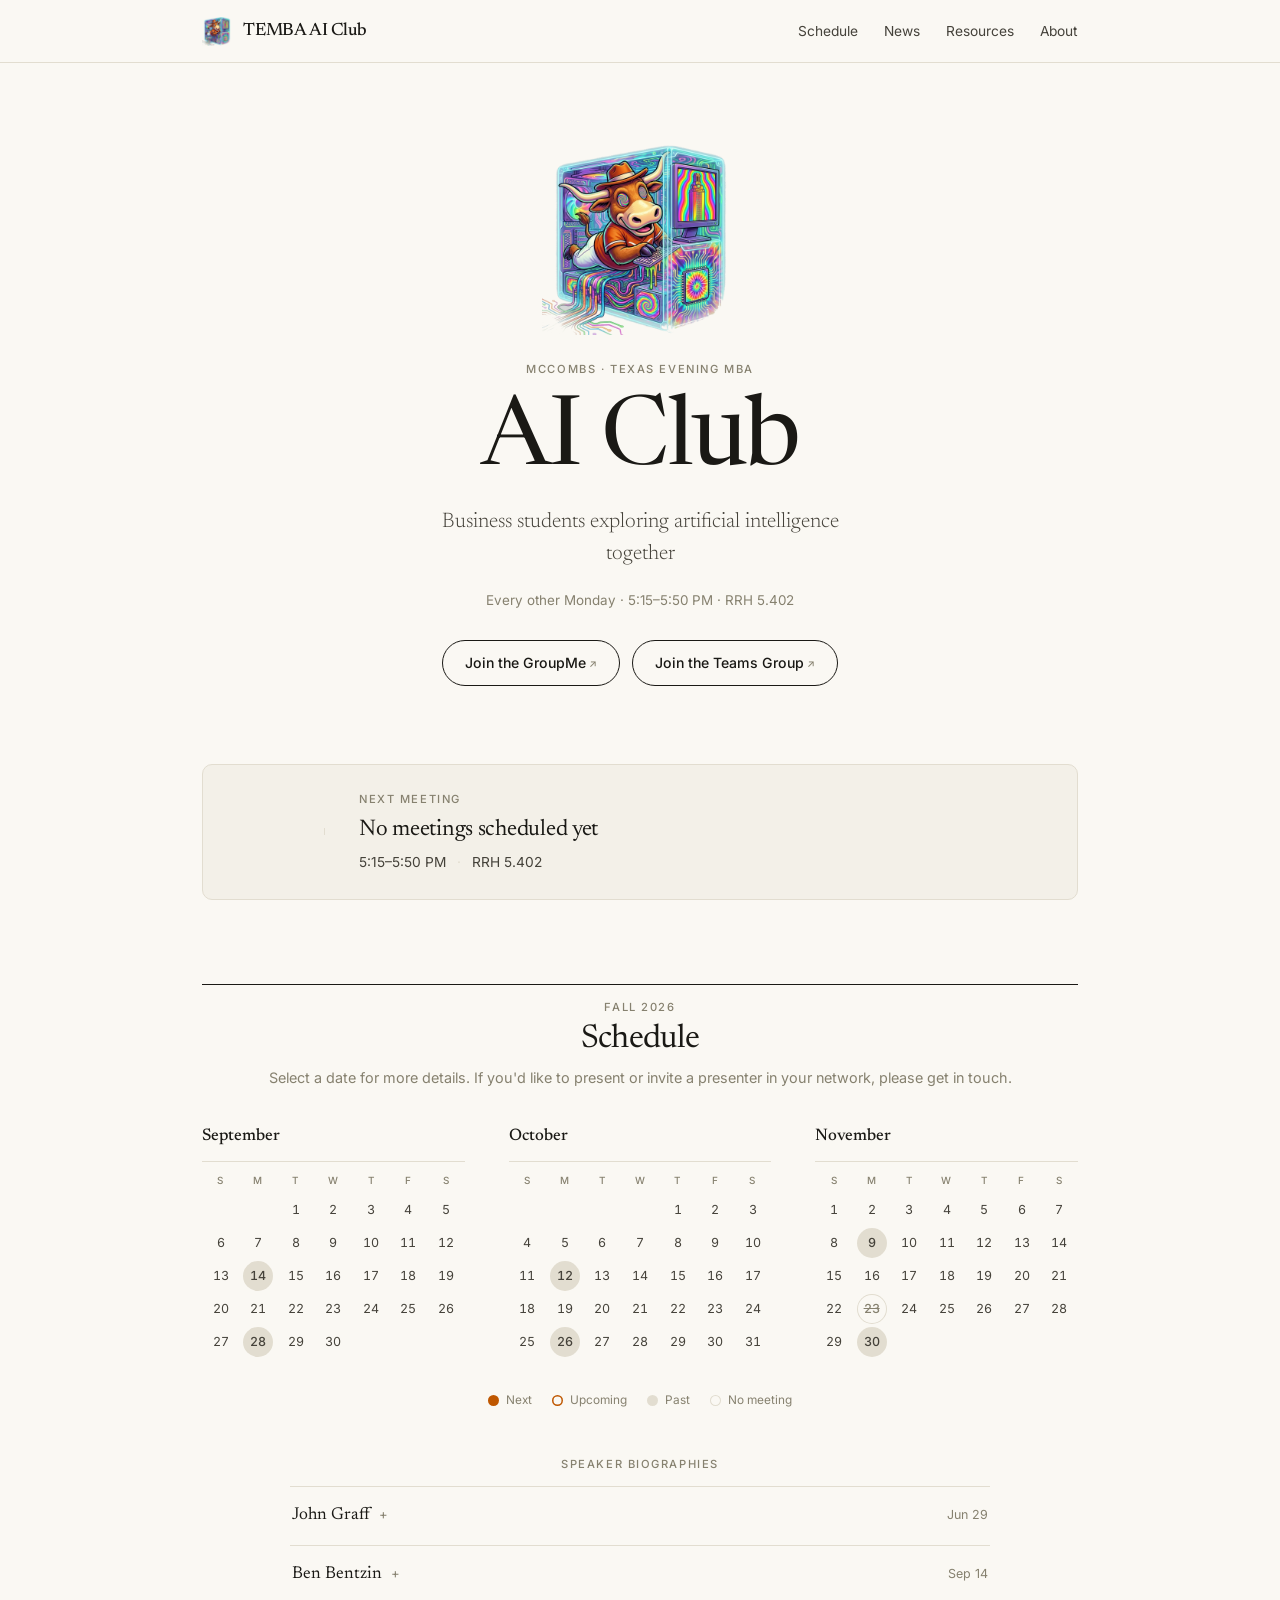
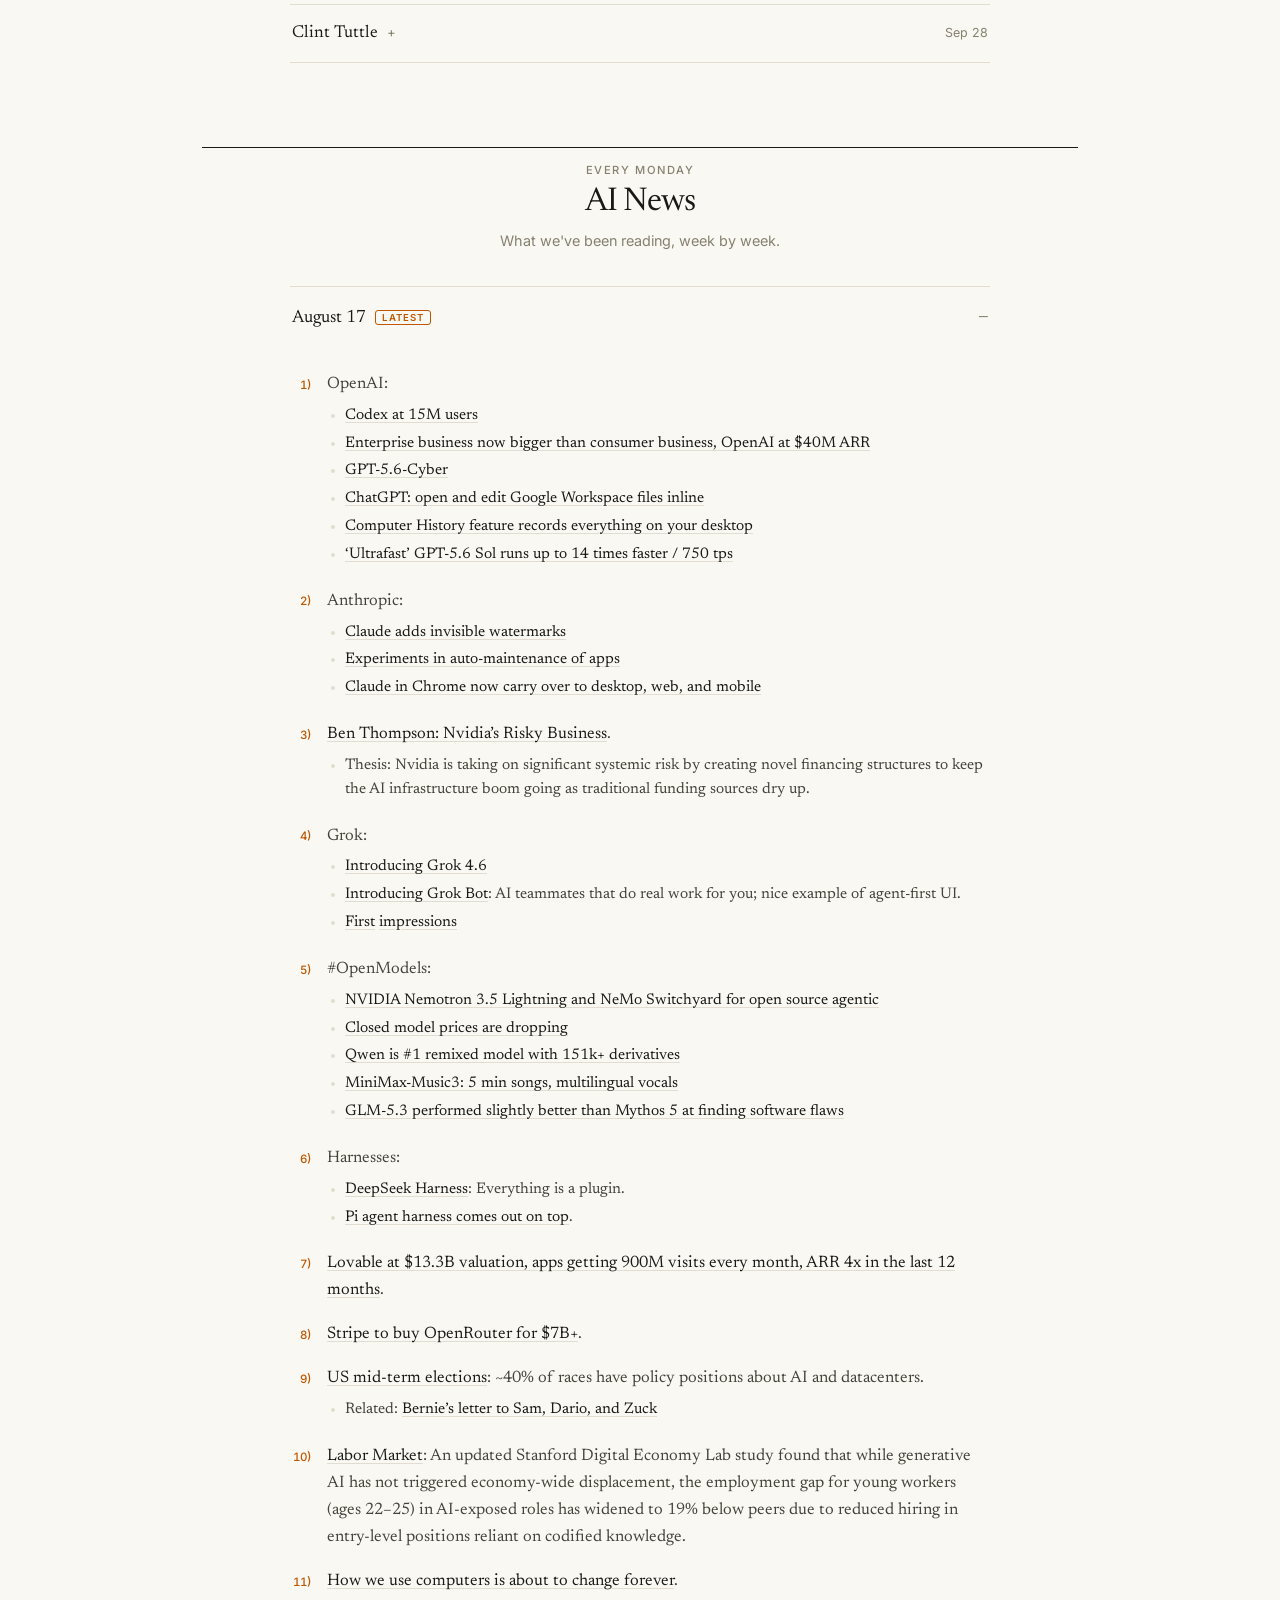
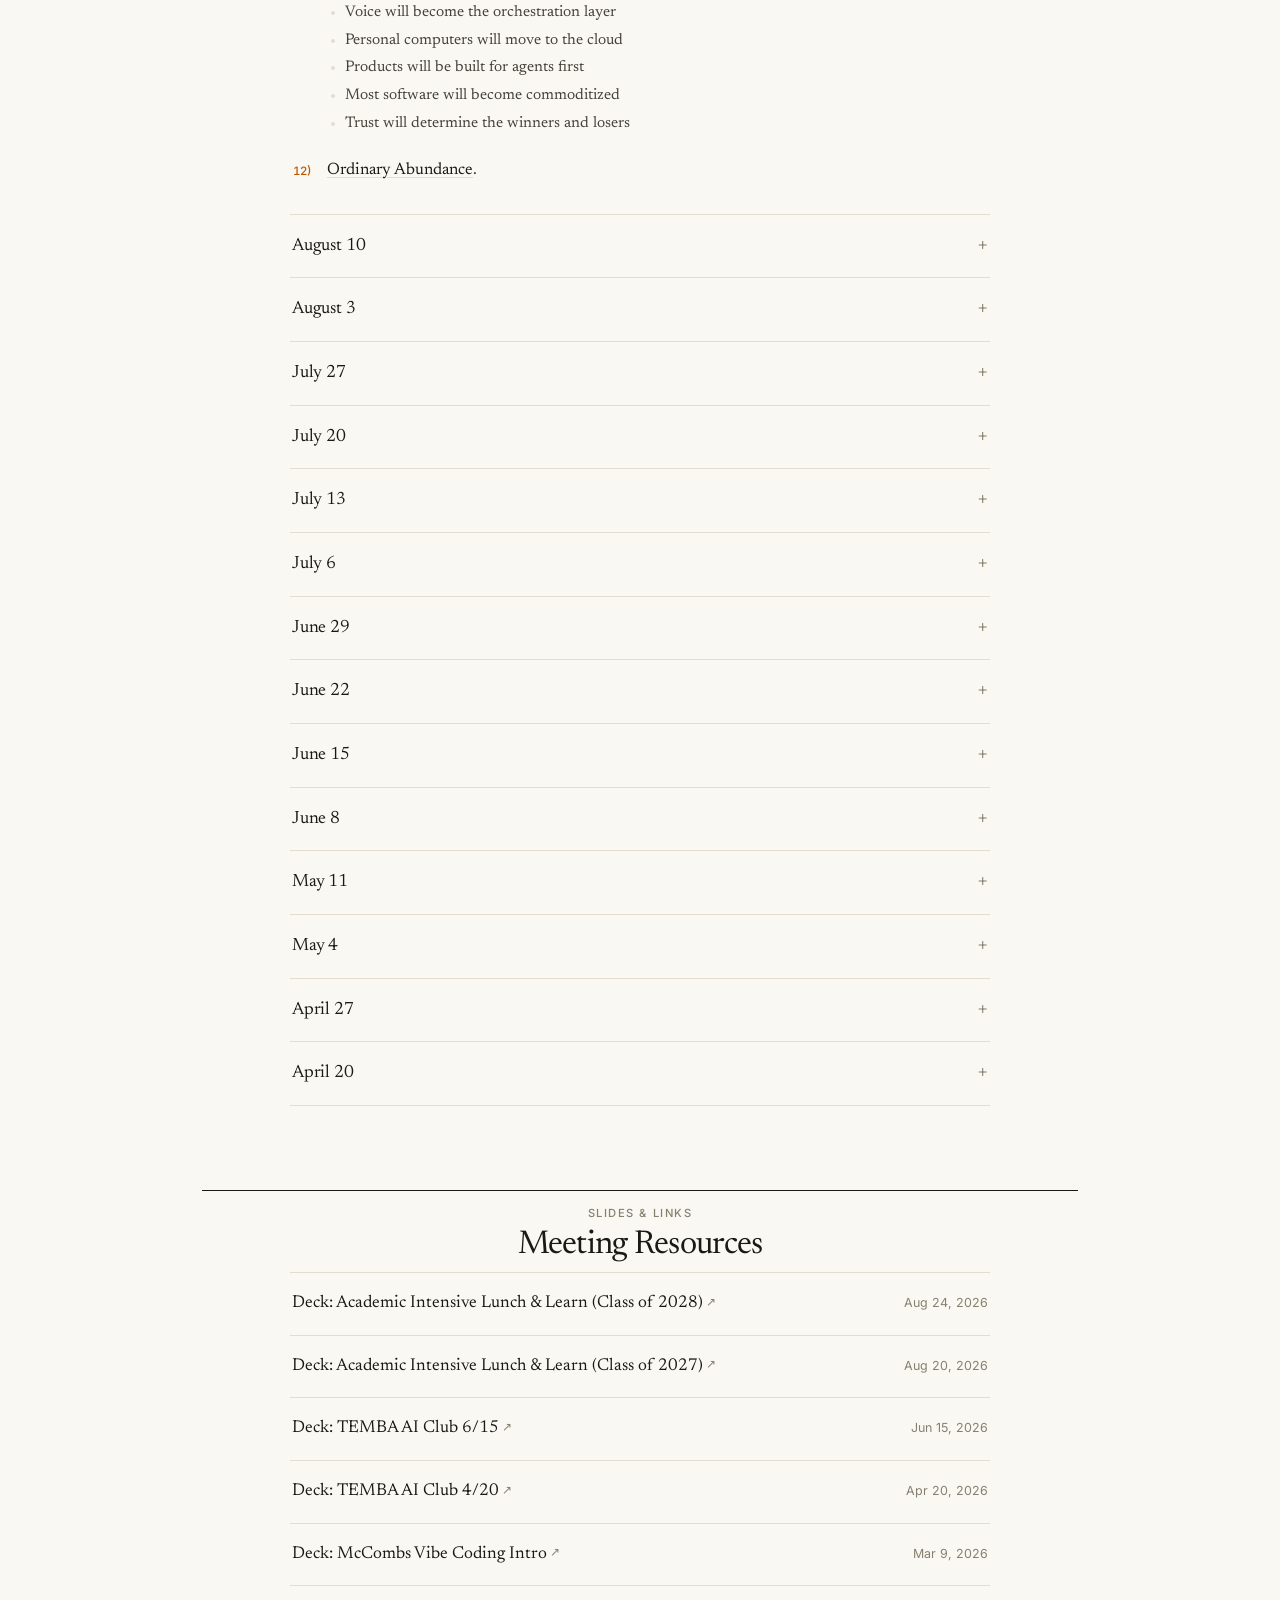
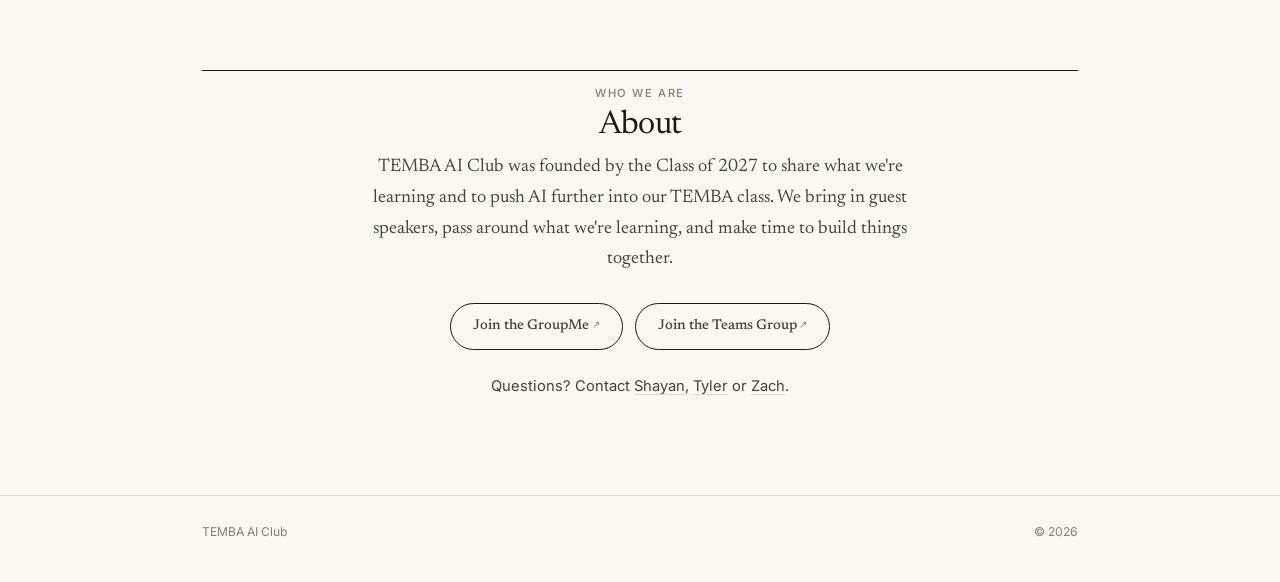
==== index.html @ 808f229d "Add a Join the Teams Group button beside the GroupMe button Both join links now sit in a flex row th" ====
<!DOCTYPE html>
<html lang="en">
<head>
  <meta charset="UTF-8" />
  <meta name="viewport" content="width=device-width, initial-scale=1.0" />
  <title>Texas McCombs Evening MBA AI Club</title>
  <meta name="description" content="Texas McCombs Evening MBA AI Club. We knowledge share across AI & build things." />
  <meta property="og:title" content="Texas McCombs Evening MBA AI Club" />
  <meta property="og:description" content="A community of Texas McCombs Evening MBA students where we knowledge share across AI & build things together." />
  <meta property="og:image" content="https://temba-ai.vercel.app/logo.png" />
  <meta property="og:type" content="website" />
  <meta name="twitter:card" content="summary_large_image" />
  <meta name="twitter:title" content="Texas McCombs Evening MBA AI Club" />
  <meta name="twitter:description" content="A community of Texas McCombs Evening MBA students where we knowledge share across AI & build things together." />
  <meta name="twitter:image" content="https://temba-ai.vercel.app/logo.png" />
  <link rel="preconnect" href="https://fonts.googleapis.com" />
  <link rel="preconnect" href="https://fonts.gstatic.com" crossorigin />
  <link href="https://fonts.googleapis.com/css2?family=Newsreader:ital,opsz,wght@0,6..72,300..600;1,6..72,300..500&family=Inter:wght@400;500;600&display=swap" rel="stylesheet" />
  <link rel="icon" type="image/png" href="logo.png" />
  <link rel="stylesheet" href="styles.css" />
</head>
<body>
  <header class="masthead">
    <div class="wrap masthead-inner">
      <a class="wordmark" href="#top">
        <img src="logo_transparent_v3.png" alt="" onerror="this.style.display='none'" />
        <span>TEMBA AI Club</span>
      </a>
      <nav class="nav">
        <a href="#schedule">Schedule</a>
        <a href="#news">News</a>
        <a href="#resources">Resources</a>
        <a href="#about">About</a>
      </nav>
    </div>
  </header>

  <main id="top">
    <!-- Hero -->
    <section class="hero wrap">
      <div class="hero-mark">
        <img src="logo_transparent_v3.png" alt="TEMBA AI Club mascot" onerror="this.parentNode.style.display='none'" />
      </div>
      <p class="eyebrow">McCombs · Texas Evening MBA</p>
      <h1>AI Club</h1>
      <p class="lede" id="hero-tagline">Business students exploring artificial intelligence together</p>
      <p class="standing" id="hero-standing"></p>
      <div class="btn-row">
        <a class="btn" href="https://groupme.com/join_group/113731580/WzIQ0911" target="_blank" rel="noopener">
          Join the GroupMe<span class="ext">↗</span>
        </a>
        <a class="btn" href="https://teams.microsoft.com/l/team/19%3AoRWev19Wh7GdCSD5zrU8Dw3i6icqHihYvRBl53YLvYM1%40thread.tacv2/conversations?groupId=a74f1319-d4fa-4d52-b48a-2cbdb43dae64&amp;tenantId=31d7e2a5-bdd8-414e-9e97-bea998ebdfe1" target="_blank" rel="noopener">
          Join the Teams Group<span class="ext">↗</span>
        </a>
      </div>
    </section>

    <!-- Next meeting -->
    <section class="wrap">
      <div class="next" id="next-meeting">
        <div class="next-when">
          <span class="next-month" id="nm-month"></span>
          <span class="next-day" id="nm-daynum"></span>
          <span class="next-weekday" id="nm-weekday"></span>
        </div>
        <div class="next-what">
          <p class="eyebrow">Next meeting</p>
          <h2 id="nm-topic">Loading…</h2>
          <p class="next-meta">
            <span id="nm-time"></span>
            <span class="dot">·</span>
            <span id="nm-room"></span>
          </p>
        </div>
        <p class="next-count" id="nm-countdown"></p>
      </div>
    </section>

    <!-- Schedule -->
    <section class="section wrap" id="schedule">
      <div class="section-head">
        <p class="eyebrow">Fall 2026</p>
        <h2>Schedule</h2>
      </div>
      <p class="section-note">Select a date for more details. If you'd like to present or invite a presenter in your network, please get in touch.</p>
      <div class="calendar" id="calendar"></div>
      <ul class="legend">
        <li><span class="key key-next"></span>Next</li>
        <li><span class="key key-upcoming"></span>Upcoming</li>
        <li><span class="key key-past"></span>Past</li>
        <li><span class="key key-break"></span>No meeting</li>
      </ul>

      <div class="speakers-block" id="speakers-block" hidden>
        <p class="speakers-head">Speaker Biographies</p>
        <div class="speakers" id="speakers"></div>
      </div>
    </section>

    <!-- News -->
    <section class="section wrap" id="news">
      <div class="section-head">
        <p class="eyebrow">Every Monday</p>
        <h2>AI News</h2>
      </div>
      <p class="section-note">What we've been reading, week by week.</p>
      <div class="news" id="news-list"></div>
    </section>

    <!-- Resources -->
    <section class="section wrap" id="resources">
      <div class="section-head">
        <p class="eyebrow">Slides &amp; links</p>
        <h2>Meeting Resources</h2>
      </div>
      <div class="resources" id="resources-list"></div>
    </section>

    <!-- About -->
    <section class="section wrap" id="about">
      <div class="section-head">
        <p class="eyebrow">Who we are</p>
        <h2>About</h2>
      </div>
      <div class="prose">
        <p>
          TEMBA AI Club was founded by the Class of 2027 to share what we're learning
          and to push AI further into our TEMBA class. We bring in guest speakers, pass
          around what we're learning, and make time to build things together.
        </p>
        <div class="btn-row">
          <a class="btn" href="https://groupme.com/join_group/113731580/WzIQ0911" target="_blank" rel="noopener">
            Join the GroupMe<span class="ext">↗</span>
          </a>
          <a class="btn" href="https://teams.microsoft.com/l/team/19%3AoRWev19Wh7GdCSD5zrU8Dw3i6icqHihYvRBl53YLvYM1%40thread.tacv2/conversations?groupId=a74f1319-d4fa-4d52-b48a-2cbdb43dae64&amp;tenantId=31d7e2a5-bdd8-414e-9e97-bea998ebdfe1" target="_blank" rel="noopener">
            Join the Teams Group<span class="ext">↗</span>
          </a>
        </div>
        <p class="contact">
          Questions? Contact
          <a href="mailto:saf3532@my.utexas.edu">Shayan</a>,
          <a href="mailto:tkb522@my.utexas.edu">Tyler</a> or
          <a href="mailto:za5422@my.utexas.edu">Zach</a>.
        </p>
      </div>
    </section>
  </main>

  <footer class="footer">
    <div class="wrap">
      <span>TEMBA AI Club</span>
      <span class="footer-year">© <span id="footer-year"></span></span>
    </div>
  </footer>

  <script src="meetings.js"></script>
  <script src="news-data.js"></script>
  <script src="script.js"></script>
</body>
</html>
---- styles.css ----
/* ============================================================
   TEMBA AI Club
   Editorial: warm paper, one accent, hairline rules, real type.
   ============================================================ */

:root {
  --paper:      #FAF8F3;
  --paper-2:    #F3F0E8;
  --ink:        #1A1915;
  --ink-soft:   #45423A;
  --muted:      #86816F;
  --rule:       #E2DDD0;
  --rule-soft:  #EDE9DE;
  --accent:     #BF5700;   /* burnt orange */
  --accent-dim: #A64B00;

  --serif: "Newsreader", Georgia, "Times New Roman", serif;
  --sans:  "Inter", -apple-system, BlinkMacSystemFont, "Segoe UI", sans-serif;
}

* { margin: 0; padding: 0; box-sizing: border-box; }

html {
  scroll-behavior: smooth;
  -webkit-text-size-adjust: 100%;
  background: var(--paper);
}

body {
  background: var(--paper);
  color: var(--ink);
  font-family: var(--sans);
  font-size: 16px;
  line-height: 1.6;
  -webkit-font-smoothing: antialiased;
  -moz-osx-font-smoothing: grayscale;
}

.wrap {
  max-width: 940px;
  margin: 0 auto;
  padding: 0 32px;
}

a { color: inherit; }

.eyebrow {
  font-family: var(--sans);
  font-size: 0.7rem;
  font-weight: 500;
  letter-spacing: 0.14em;
  text-transform: uppercase;
  color: var(--muted);
}

.ext {
  font-size: 0.72em;
  margin-left: 0.28em;
  vertical-align: 0.12em;
  color: var(--muted);
}

.dot { color: var(--rule); margin: 0 0.5em; }

/* ---------- Masthead ---------- */
.masthead {
  position: sticky;
  top: 0;
  z-index: 100;
  background: rgba(250, 248, 243, 0.92);
  backdrop-filter: saturate(180%) blur(8px);
  border-bottom: 1px solid var(--rule);
}

.masthead-inner {
  display: flex;
  align-items: center;
  justify-content: space-between;
  gap: 24px;
  height: 62px;
}

.wordmark {
  display: flex;
  align-items: center;
  gap: 11px;
  text-decoration: none;
  font-family: var(--serif);
  font-size: 1.12rem;
  font-weight: 500;
  letter-spacing: -0.01em;
  white-space: nowrap;
}

.wordmark img {
  width: 30px;
  height: 30px;
  object-fit: contain;
}

.nav {
  display: flex;
  align-items: center;
  gap: 26px;
  min-width: 0;                 /* let it shrink instead of pushing the page wide */
  overflow-x: auto;
  scrollbar-width: none;
  -ms-overflow-style: none;
}

.nav::-webkit-scrollbar { display: none; }

.nav a { white-space: nowrap; }

.nav a {
  font-size: 0.86rem;
  color: var(--ink-soft);
  text-decoration: none;
  transition: color 0.15s;
}

.nav a:hover { color: var(--accent); }

/* ---------- Hero ---------- */
.hero {
  display: flex;
  flex-direction: column;
  align-items: center;
  text-align: center;
  padding-top: 76px;
  padding-bottom: 78px;
}

.hero h1 {
  font-family: var(--serif);
  font-size: clamp(3.3rem, 9.5vw, 6rem);
  font-weight: 400;
  line-height: 1;
  letter-spacing: -0.018em;
  margin: 14px 0 0;
}

.lede {
  font-family: var(--serif);
  font-size: 1.32rem;
  font-weight: 300;
  line-height: 1.5;
  color: var(--ink-soft);
  max-width: 34ch;
  margin: 18px auto 0;
}

.standing {
  font-size: 0.84rem;
  color: var(--muted);
  margin-top: 20px;
}

.btn {
  display: inline-block;
  margin-top: 28px;
  padding: 11px 22px;
  border: 1px solid var(--ink);
  border-radius: 999px;
  font-size: 0.88rem;
  font-weight: 500;
  text-decoration: none;
  transition: background 0.18s, color 0.18s;
}

.btn:hover { background: var(--ink); color: var(--paper); }
.btn:hover .ext { color: var(--paper); }

/* Two join buttons sit side by side, and drop to one per line
   when there isn't room. */
.btn-row {
  display: flex;
  flex-wrap: wrap;
  justify-content: center;
  gap: 12px;
  margin-top: 28px;
}

.btn-row .btn { margin-top: 0; }

.hero-mark { margin-bottom: 26px; }

/* The PNG carries its own alpha — no plate behind it, or we'd be
   painting back the black background we're trying to avoid. */
.hero-mark img {
  display: block;
  width: 196px;
  height: 196px;
  object-fit: contain;
  transition: transform 0.3s ease;
}

.hero-mark img:hover {
  transform: scale(1.04);
}

/* ---------- Next meeting ---------- */
.next {
  display: grid;
  grid-template-columns: auto 1fr auto;
  align-items: center;
  gap: 34px;
  padding: 26px 30px;
  background: var(--paper-2);
  border: 1px solid var(--rule);
  border-radius: 10px;
}

.next-when {
  display: grid;
  justify-items: center;
  line-height: 1;
  padding-right: 34px;
  border-right: 1px solid var(--rule);
  min-width: 92px;
}

.next-month {
  font-size: 0.68rem;
  font-weight: 600;
  letter-spacing: 0.16em;
  text-transform: uppercase;
  color: var(--accent);
}

.next-day {
  font-family: var(--serif);
  font-size: 3.1rem;
  font-weight: 400;
  letter-spacing: -0.03em;
  margin: 4px 0 3px;
}

.next-weekday {
  font-size: 0.72rem;
  color: var(--muted);
  letter-spacing: 0.04em;
}

.next-what h2 {
  font-family: var(--serif);
  font-size: 1.42rem;
  font-weight: 400;
  line-height: 1.25;
  letter-spacing: -0.012em;
  margin: 7px 0 6px;
}

.next-meta {
  font-size: 0.86rem;
  color: var(--ink-soft);
}

.next-count {
  font-size: 0.76rem;
  letter-spacing: 0.05em;
  color: var(--muted);
  white-space: nowrap;
  align-self: center;
}

/* ---------- Speakers ---------- */
.speakers-block {
  max-width: 700px;
  margin: 46px auto 0;
}

.speakers-head {
  font-family: var(--sans);
  font-size: 0.7rem;
  font-weight: 500;
  letter-spacing: 0.14em;
  text-transform: uppercase;
  color: var(--muted);
  text-align: center;
  padding-bottom: 12px;
  border-bottom: 1px solid var(--rule);
}

.speaker { border-bottom: 1px solid var(--rule); }

.speaker summary {
  display: flex;
  align-items: baseline;
  justify-content: space-between;
  gap: 16px;
  padding: 15px 2px;
  cursor: pointer;
  list-style: none;
}

.speaker summary::-webkit-details-marker { display: none; }
.speaker summary:hover .sp-name { color: var(--accent); }

.sp-name {
  font-family: var(--serif);
  font-size: 1.08rem;
  transition: color 0.15s;
}

.sp-name::after {
  content: "+";
  font-family: var(--sans);
  font-size: 0.82rem;
  color: var(--muted);
  margin-left: 9px;
}

.speaker[open] .sp-name::after { content: "–"; }

.sp-date {
  font-size: 0.78rem;
  color: var(--muted);
  white-space: nowrap;
}

.sp-bio {
  padding: 2px 2px 26px;
}

.sp-bio p {
  font-family: var(--serif);
  font-size: 1rem;
  line-height: 1.62;
  color: var(--ink-soft);
}

.sp-bio p + p { margin-top: 11px; }

/* ---------- Sections ---------- */
.section { padding-top: 84px; }

.section-head {
  border-top: 1px solid var(--ink);
  padding-top: 14px;
  margin-bottom: 8px;
  text-align: center;
}

.section-head h2 {
  font-family: var(--serif);
  font-size: 2.05rem;
  font-weight: 400;
  letter-spacing: -0.022em;
  line-height: 1.1;
  margin-top: 5px;
}

.section-note {
  font-size: 0.9rem;
  color: var(--muted);
  margin-bottom: 34px;
  text-align: center;
}

/* ---------- Calendar ---------- */
.calendar {
  position: relative;
  display: grid;
  grid-template-columns: repeat(3, 1fr);
  gap: 44px;
}

/* ---------- Day popover ---------- */
.cal-pop {
  position: absolute;
  z-index: 20;
  transform: translate(-50%, -100%);
  min-width: 150px;
  max-width: 232px;
  padding: 10px 13px 11px;
  background: #fff;
  border: 1px solid var(--rule);
  border-radius: 8px;
  box-shadow: 0 6px 20px rgba(26, 25, 21, 0.09);
  pointer-events: none;
  text-align: left;
}

.cal-pop::after {
  content: "";
  position: absolute;
  left: 50%;
  bottom: -4px;
  width: 7px;
  height: 7px;
  margin-left: -4px;
  background: #fff;
  border-right: 1px solid var(--rule);
  border-bottom: 1px solid var(--rule);
  transform: rotate(45deg);
}

.pop-topic {
  font-family: var(--serif);
  font-size: 0.96rem;
  line-height: 1.32;
  color: var(--ink);
}

.pop-meta {
  font-size: 0.74rem;
  color: var(--muted);
  margin-top: 4px;
}

.cal-month { max-width: 290px; margin: 0 auto; width: 100%; }

.cal-month-name {
  font-family: var(--serif);
  font-size: 1.05rem;
  font-weight: 500;
  padding-bottom: 11px;
  margin-bottom: 11px;
  border-bottom: 1px solid var(--rule);
}

.cal-wds, .cal-days {
  display: grid;
  grid-template-columns: repeat(7, 1fr);
  gap: 3px 0;
}

.cal-wd {
  font-size: 0.62rem;
  font-weight: 500;
  letter-spacing: 0.06em;
  color: var(--muted);
  text-align: center;
  padding-bottom: 7px;
}

.cal-day {
  position: relative;
  width: 30px;
  height: 30px;
  margin: 0 auto;
  display: flex;
  align-items: center;
  justify-content: center;
  font-size: 0.78rem;
  font-variant-numeric: tabular-nums;
  color: var(--ink-soft);
  border-radius: 50%;
}

.cal-day.empty { visibility: hidden; }

.cal-day.marked { cursor: pointer; font-weight: 500; }

.cal-day.marked:focus-visible {
  outline: 2px solid var(--accent);
  outline-offset: 2px;
}

.cal-day.is-pinned { box-shadow: inset 0 0 0 2px var(--ink); }
.cal-day.is-next.is-pinned { box-shadow: inset 0 0 0 2px var(--ink); }

.cal-day.is-next {
  background: var(--accent);
  color: #fff;
  font-weight: 600;
}

.cal-day.is-upcoming {
  box-shadow: inset 0 0 0 1.5px var(--accent);
  color: var(--accent);
}

.cal-day.is-past {
  background: var(--rule);
  color: var(--ink-soft);
}

.cal-day.is-break {
  box-shadow: inset 0 0 0 1px var(--rule);
  color: var(--muted);
  text-decoration: line-through;
  text-decoration-color: var(--muted);
}

.cal-day.is-today::after {
  content: "";
  position: absolute;
  bottom: 2px;
  width: 3px;
  height: 3px;
  border-radius: 50%;
  background: var(--accent);
}

.legend {
  display: flex;
  flex-wrap: wrap;
  justify-content: center;
  gap: 20px;
  list-style: none;
  margin-top: 34px;
  font-size: 0.74rem;
  color: var(--muted);
}

.legend li { display: flex; align-items: center; gap: 7px; }

.key {
  width: 11px;
  height: 11px;
  border-radius: 50%;
  display: inline-block;
}

.key-next     { background: var(--accent); }
.key-upcoming { box-shadow: inset 0 0 0 1.5px var(--accent); }
.key-past     { background: var(--rule); }
.key-break    { box-shadow: inset 0 0 0 1px var(--rule); }

/* ---------- News ---------- */
/* Column is centred on the page; the text inside stays left-aligned
   so every line starts at the same place — centred body copy is
   markedly harder to read. */
.news {
  border-top: 1px solid var(--rule);
  max-width: 700px;
  margin: 0 auto;
}

.news-week { border-bottom: 1px solid var(--rule); }

.news-week-header {
  display: flex;
  align-items: baseline;
  justify-content: space-between;
  gap: 16px;
  padding: 17px 2px;
  cursor: pointer;
  user-select: none;
}

.news-week-header:hover .news-date { color: var(--accent); }

.news-date {
  font-family: var(--serif);
  font-size: 1.12rem;
  font-weight: 400;
  letter-spacing: -0.01em;
  transition: color 0.15s;
}

.tag-latest {
  font-family: var(--sans);
  font-size: 0.6rem;
  font-weight: 600;
  letter-spacing: 0.12em;
  text-transform: uppercase;
  color: var(--accent);
  border: 1px solid var(--accent);
  border-radius: 3px;
  padding: 1px 6px;
  margin-left: 10px;
  vertical-align: 0.16em;
}

.news-toggle {
  font-size: 1.1rem;
  font-weight: 300;
  color: var(--muted);
  line-height: 1;
}

.news-week-body {
  display: none;
  padding: 4px 2px 30px;
}

.news-week.open .news-week-body { display: block; }

.nw-item {
  display: flex;
  gap: 15px;
  margin-top: 17px;
}

.nw-num {
  font-size: 0.72rem;
  font-weight: 500;
  font-variant-numeric: tabular-nums;
  color: var(--accent);
  min-width: 20px;
  text-align: right;
  padding-top: 0.42em;
  flex-shrink: 0;
}

.nw-body {
  font-family: var(--serif);
  font-size: 1.04rem;
  line-height: 1.62;
  color: var(--ink-soft);
}

.nw-body a {
  color: var(--ink);
  text-decoration: underline;
  text-decoration-color: var(--rule);
  text-decoration-thickness: 1px;
  text-underline-offset: 2.5px;
  transition: color 0.15s, text-decoration-color 0.15s;
}

.nw-body a:hover {
  color: var(--accent);
  text-decoration-color: var(--accent);
}

.nw-body strong { font-weight: 600; color: var(--ink); }

.nw-body ul {
  margin: 6px 0 0 18px;
  padding: 0;
}

.nw-body li {
  margin-bottom: 4px;
  font-size: 0.96rem;
  line-height: 1.55;
}

.nw-body li::marker { color: var(--rule); }

/* ---------- Resources ---------- */
.resources {
  border-top: 1px solid var(--rule);
  max-width: 700px;
  margin: 0 auto;
}

.resource {
  display: flex;
  align-items: baseline;
  justify-content: space-between;
  gap: 20px;
  padding: 17px 2px;
  border-bottom: 1px solid var(--rule);
  text-decoration: none;
  transition: padding-left 0.18s;
}

.resource:hover { padding-left: 8px; }
.resource:hover .rc-label { color: var(--accent); }

.rc-label {
  font-family: var(--serif);
  font-size: 1.08rem;
  transition: color 0.15s;
}

.rc-meta {
  font-size: 0.78rem;
  color: var(--muted);
  white-space: nowrap;
}

.empty-note {
  font-size: 0.9rem;
  color: var(--muted);
  font-style: italic;
  padding: 18px 0;
}

/* ---------- About ---------- */
.prose {
  max-width: 54ch;
  margin: 0 auto;
  text-align: center;
  font-family: var(--serif);
  font-size: 1.14rem;
  line-height: 1.68;
  color: var(--ink-soft);
}

.prose p + p { margin-top: 13px; }

.contact {
  font-family: var(--sans);
  font-size: 0.92rem;
  margin-top: 24px;
}

.contact a {
  text-decoration: underline;
  text-decoration-color: var(--rule);
  text-underline-offset: 3px;
  transition: color 0.15s, text-decoration-color 0.15s;
}

.contact a:hover { color: var(--accent); text-decoration-color: var(--accent); }

/* ---------- Footer ---------- */
.footer {
  margin-top: 96px;
  border-top: 1px solid var(--rule);
  padding: 26px 0 40px;
}

.footer .wrap {
  display: flex;
  justify-content: space-between;
  font-size: 0.76rem;
  color: var(--muted);
}

/* ---------- Responsive ---------- */
@media (max-width: 820px) {
  .calendar { grid-template-columns: repeat(2, 1fr); gap: 34px; }
}

@media (max-width: 680px) {
  .wrap { padding: 0 22px; }

  .hero {
    padding-top: 48px;
    padding-bottom: 56px;
  }

  .hero-mark { margin-bottom: 24px; }
  .hero-mark img { width: 128px; height: 128px; }

  .next {
    grid-template-columns: auto 1fr;
    gap: 22px;
    padding: 22px;
  }

  .next-when { padding-right: 22px; min-width: 74px; }
  .next-day { font-size: 2.5rem; }

  .next-count {
    grid-column: 1 / -1;
    padding-top: 16px;
    border-top: 1px solid var(--rule);
  }

  .calendar { grid-template-columns: 1fr; gap: 30px; }
  .section { padding-top: 62px; }
  .section-head h2 { font-size: 1.75rem; }

  .masthead-inner { gap: 14px; }
  .nav { gap: 15px; }
  .nav a { font-size: 0.78rem; }
  .nav .ext { display: none; }
  .wordmark span { display: none; }
}
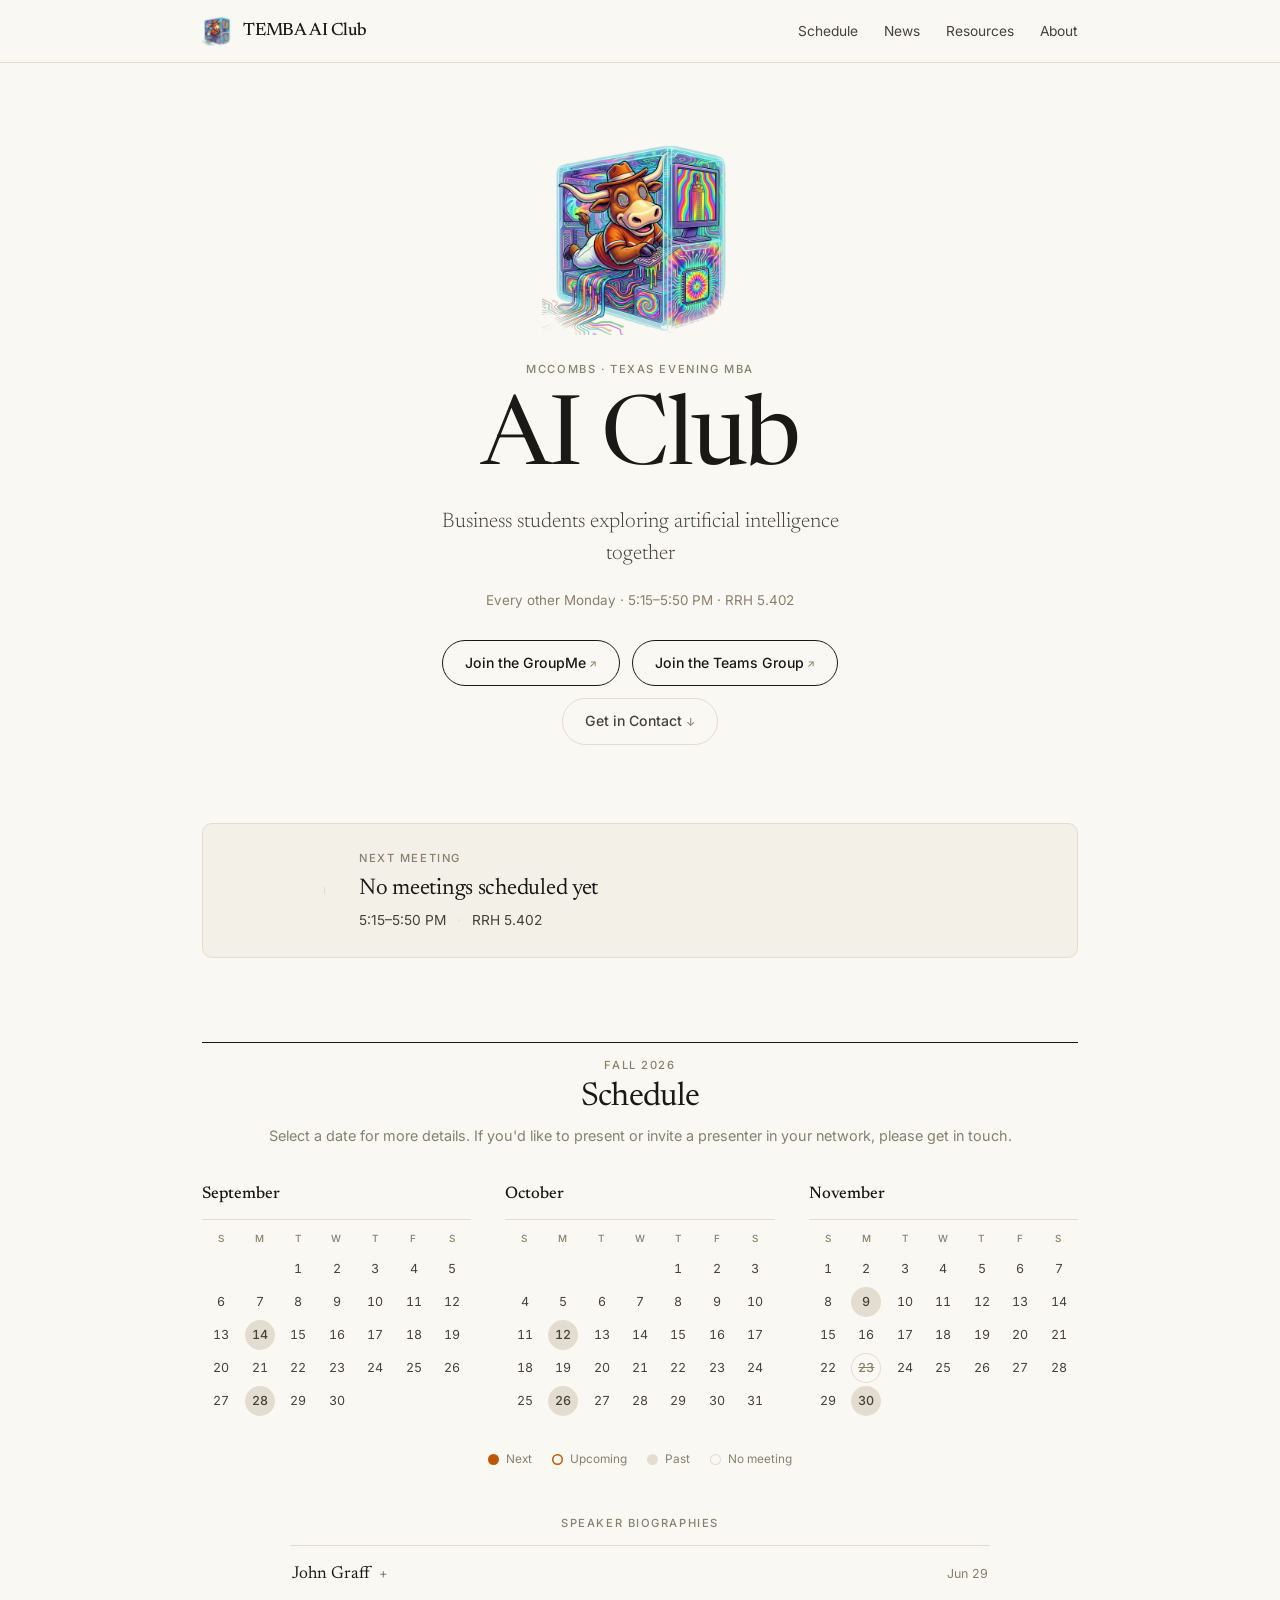
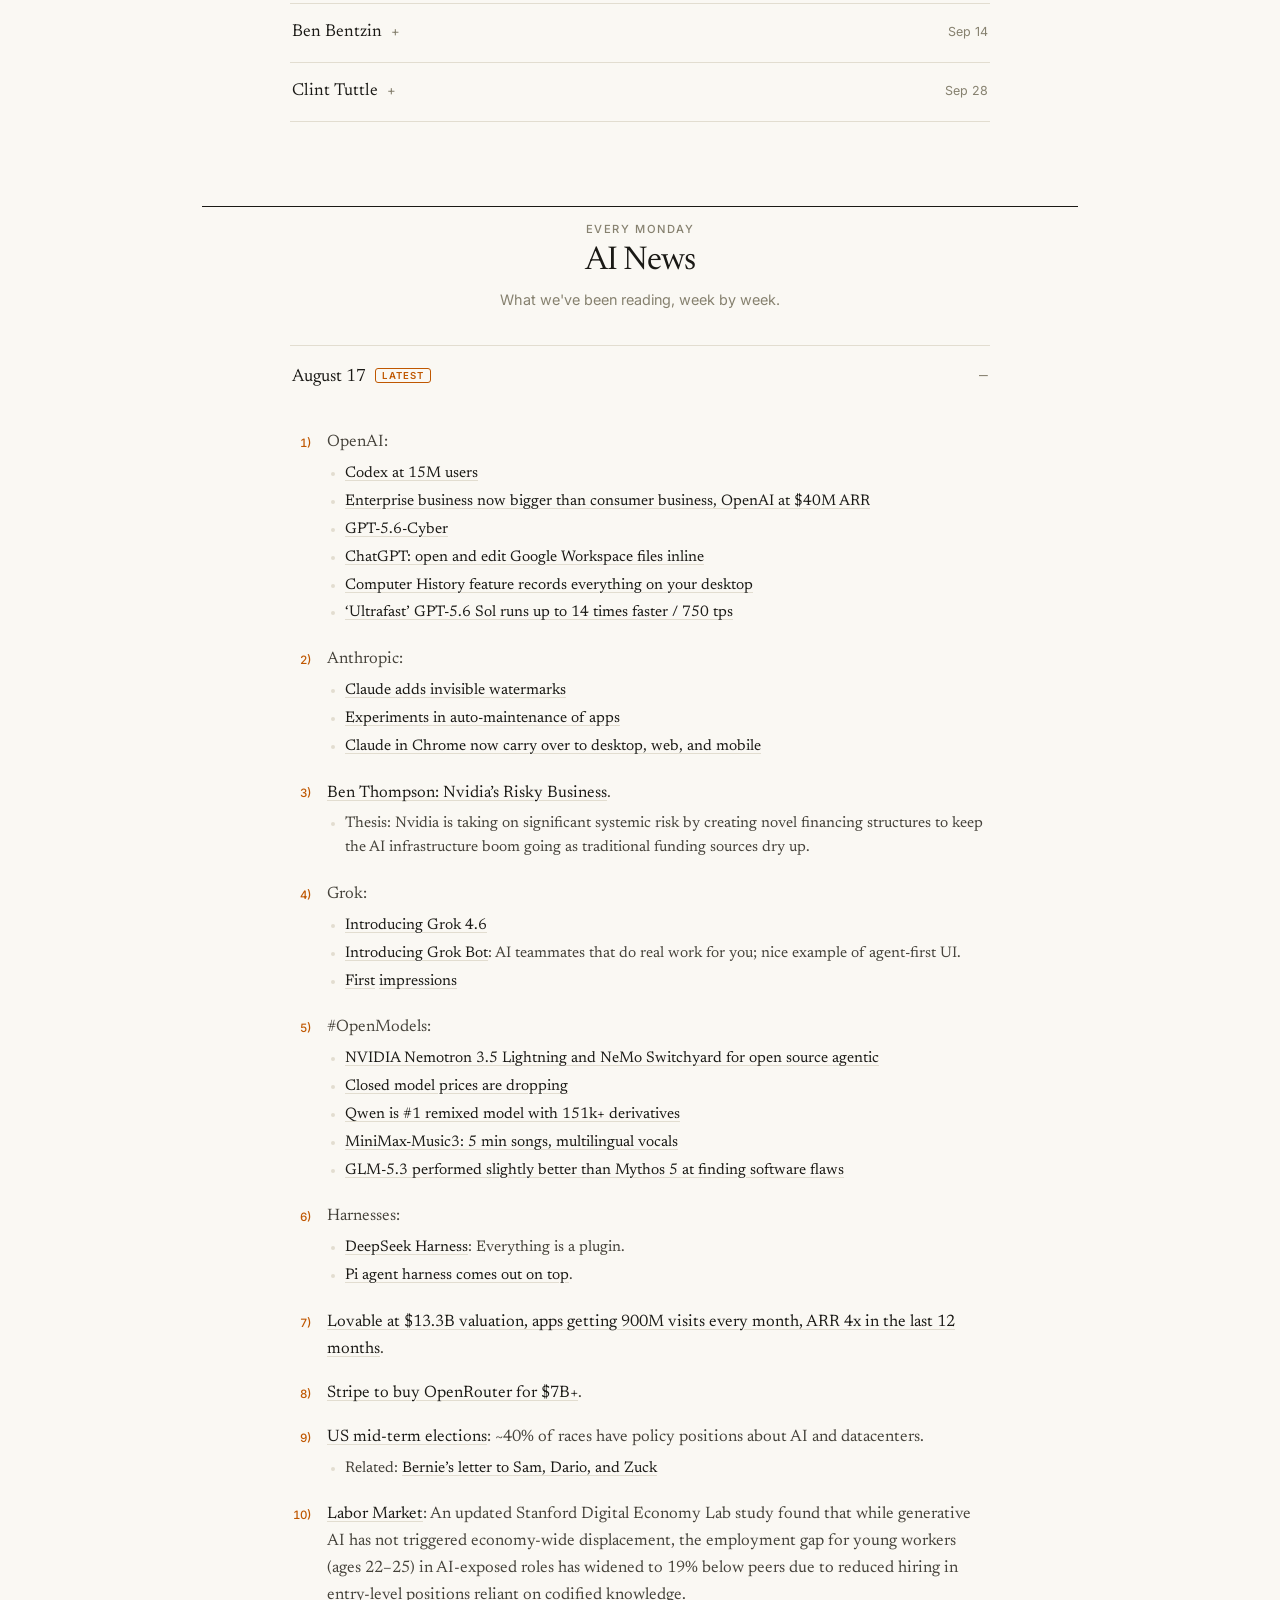
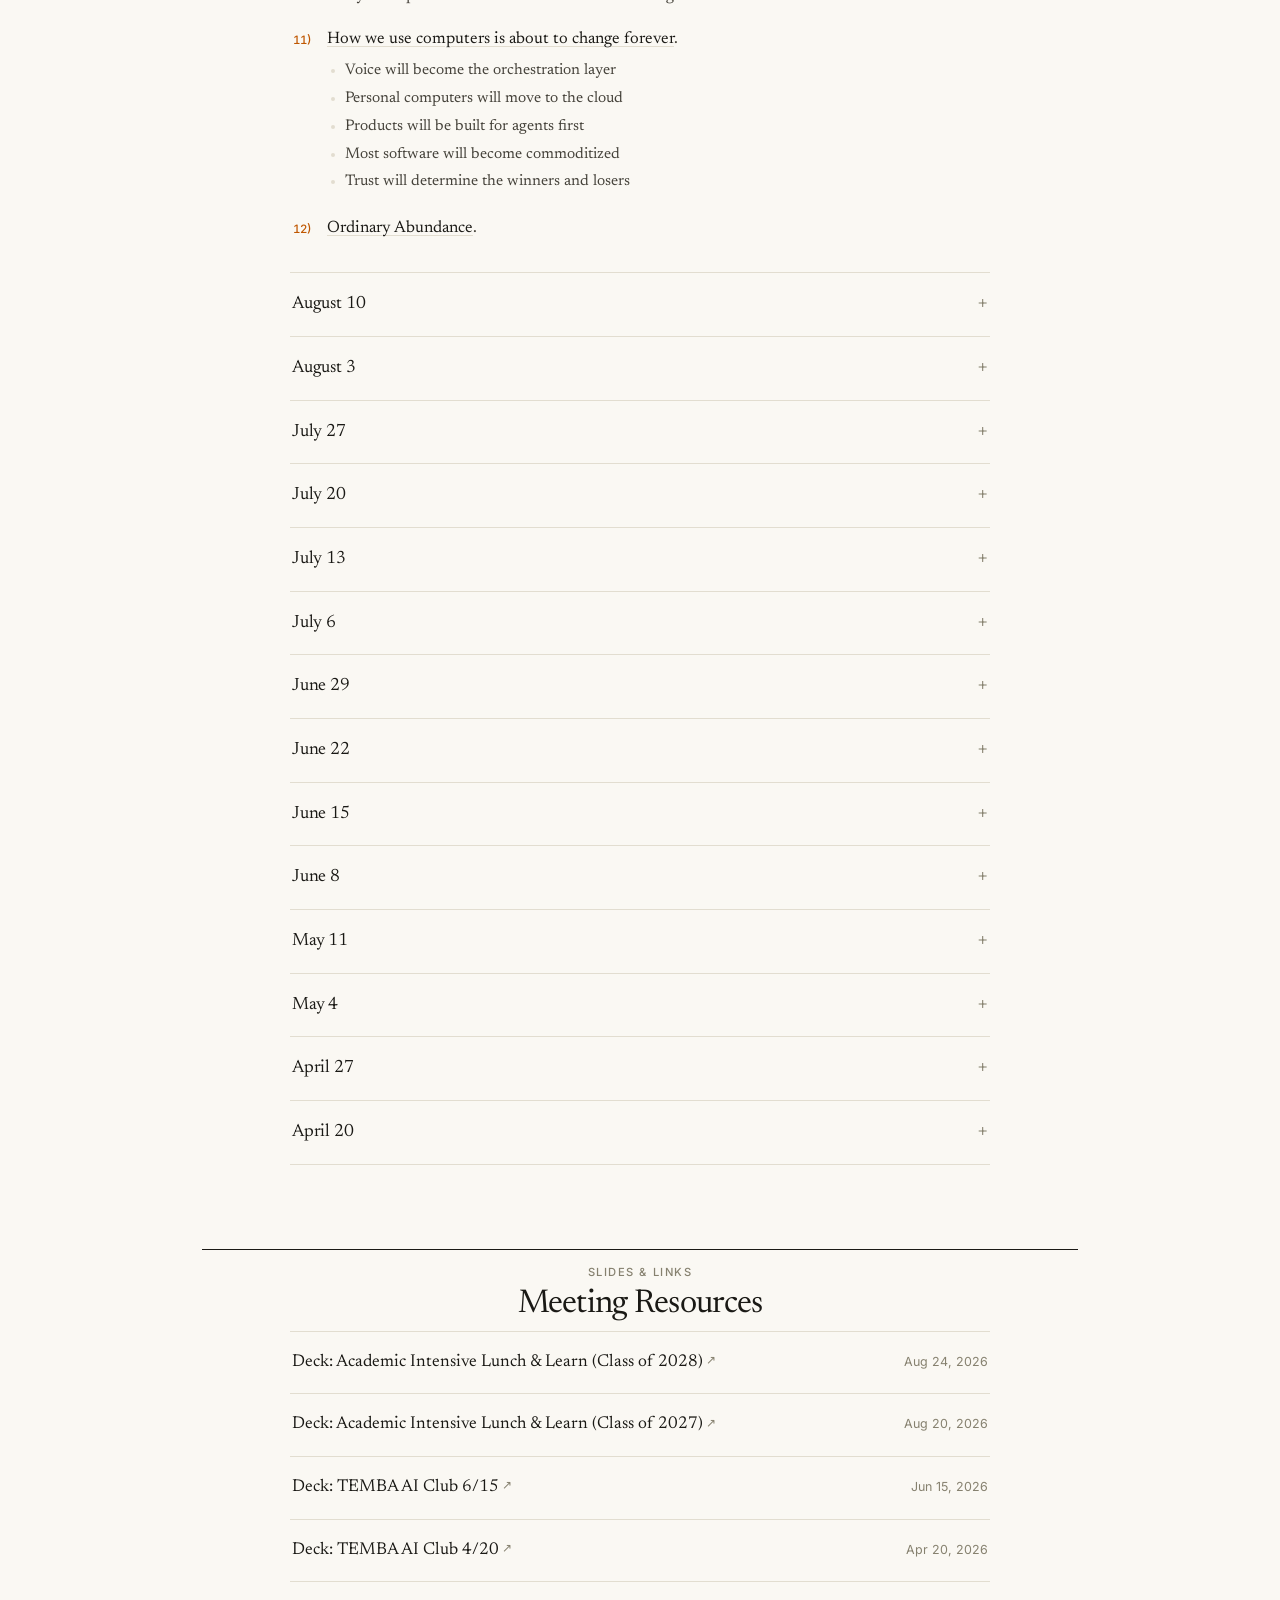
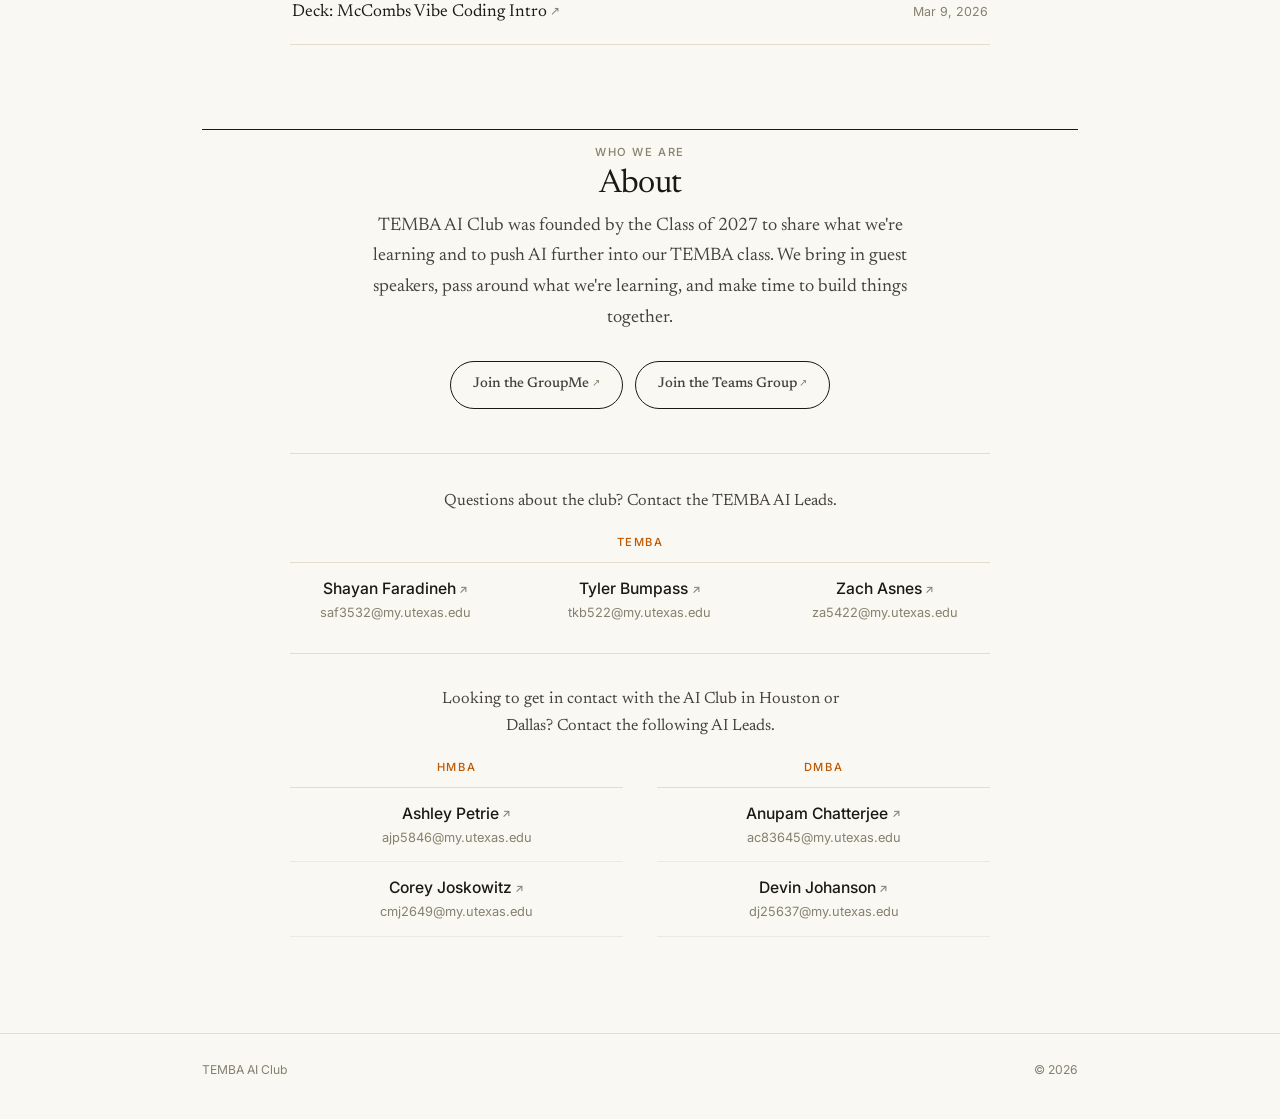
==== commit b80cd4a5: "Add an AI Leads directory to About Replace the plain "Questions? Contact ..." line with a contacts b" ====
--- a/index.html
+++ b/index.html
@@ -53,6 +53,11 @@
           Join the Teams Group<span class="ext">↗</span>
         </a>
       </div>
+      <div class="btn-row btn-row--sub">
+        <a class="btn btn-soft" href="#leads">
+          Get in Contact<span class="jump">↓</span>
+        </a>
+      </div>
     </section>
 
     <!-- Next meeting -->
@@ -136,12 +141,66 @@
             Join the Teams Group<span class="ext">↗</span>
           </a>
         </div>
-        <p class="contact">
-          Questions? Contact
-          <a href="mailto:saf3532@my.utexas.edu">Shayan</a>,
-          <a href="mailto:tkb522@my.utexas.edu">Tyler</a> or
-          <a href="mailto:za5422@my.utexas.edu">Zach</a>.
-        </p>
+      </div>
+
+      <div class="leads" id="leads">
+        <div class="leads-part">
+          <p class="leads-intro">
+            Questions about the club? Contact the TEMBA AI Leads.
+          </p>
+          <div class="lead-group">
+            <p class="lead-program">TEMBA</p>
+            <ul class="lead-list lead-list--row">
+              <li>
+                <a class="lead-name" href="https://www.linkedin.com/in/shayan-faradineh/" target="_blank" rel="noopener">Shayan Faradineh<span class="ext">↗</span></a>
+                <a class="lead-email" href="mailto:saf3532@my.utexas.edu">saf3532@my.utexas.edu</a>
+              </li>
+              <li>
+                <a class="lead-name" href="https://www.linkedin.com/in/tylerbumpass/" target="_blank" rel="noopener">Tyler Bumpass<span class="ext">↗</span></a>
+                <a class="lead-email" href="mailto:tkb522@my.utexas.edu">tkb522@my.utexas.edu</a>
+              </li>
+              <li>
+                <a class="lead-name" href="https://www.linkedin.com/in/zachary-asnes/" target="_blank" rel="noopener">Zach Asnes<span class="ext">↗</span></a>
+                <a class="lead-email" href="mailto:za5422@my.utexas.edu">za5422@my.utexas.edu</a>
+              </li>
+            </ul>
+          </div>
+        </div>
+
+        <div class="leads-part">
+          <p class="leads-intro">
+            Looking to get in contact with the AI Club in Houston or Dallas?
+            Contact the following AI Leads.
+          </p>
+          <div class="leads-grid">
+            <div class="lead-group">
+              <p class="lead-program">HMBA</p>
+              <ul class="lead-list">
+                <li>
+                  <a class="lead-name" href="https://www.linkedin.com/in/ashley-flanagan-petrie-663194157/" target="_blank" rel="noopener">Ashley Petrie<span class="ext">↗</span></a>
+                <a class="lead-email" href="mailto:ajp5846@my.utexas.edu">ajp5846@my.utexas.edu</a>
+                </li>
+                <li>
+                  <a class="lead-name" href="https://www.linkedin.com/in/corey-joskowitz-optimal/" target="_blank" rel="noopener">Corey Joskowitz<span class="ext">↗</span></a>
+                <a class="lead-email" href="mailto:cmj2649@my.utexas.edu">cmj2649@my.utexas.edu</a>
+                </li>
+              </ul>
+            </div>
+            <div class="lead-group">
+              <p class="lead-program">DMBA</p>
+              <ul class="lead-list">
+                <li>
+                  <a class="lead-name" href="https://www.linkedin.com/in/anupamch/" target="_blank" rel="noopener">Anupam Chatterjee<span class="ext">↗</span></a>
+                <a class="lead-email" href="mailto:ac83645@my.utexas.edu">ac83645@my.utexas.edu</a>
+                </li>
+                <li>
+                  <a class="lead-name" href="https://www.linkedin.com/in/devin-johanson-71395a5a/" target="_blank" rel="noopener">Devin Johanson<span class="ext">↗</span></a>
+                <a class="lead-email" href="mailto:dj25637@my.utexas.edu">dj25637@my.utexas.edu</a>
+                </li>
+              </ul>
+            </div>
+          </div>
+        </div>
       </div>
     </section>
   </main>
--- a/styles.css
+++ b/styles.css
@@ -169,10 +169,17 @@
 }
 
 .btn:hover { background: var(--ink); color: var(--paper); }
-.btn:hover .ext { color: var(--paper); }
-
-/* Two join buttons sit side by side, and drop to one per line
-   when there isn't room. */
+.btn:hover .ext, .btn:hover .jump { color: var(--paper); }
+
+/* Same weight as .ext, but pointing down the page rather than off it. */
+.jump {
+  font-size: 0.78em;
+  margin-left: 0.34em;
+  color: var(--muted);
+}
+
+/* The join and contact buttons sit side by side, and drop to one
+   per line when there isn't room. */
 .btn-row {
   display: flex;
   flex-wrap: wrap;
@@ -182,6 +189,14 @@
 }
 
 .btn-row .btn { margin-top: 0; }
+
+/* A quieter second row — same shape, less weight than the two joins. */
+.btn-row--sub { margin-top: 12px; }
+
+.btn-soft {
+  border-color: var(--rule);
+  color: var(--ink-soft);
+}
 
 .hero-mark { margin-bottom: 26px; }
 
@@ -359,11 +374,14 @@
 }
 
 /* ---------- Calendar ---------- */
+/* Flex rather than grid: a wrapped last month centres itself instead of
+   sitting alone against the left edge. */
 .calendar {
   position: relative;
-  display: grid;
-  grid-template-columns: repeat(3, 1fr);
-  gap: 44px;
+  display: flex;
+  flex-wrap: wrap;
+  justify-content: center;
+  gap: 44px 34px;
 }
 
 /* ---------- Day popover ---------- */
@@ -409,7 +427,7 @@
   margin-top: 4px;
 }
 
-.cal-month { max-width: 290px; margin: 0 auto; width: 100%; }
+.cal-month { flex: 1 1 200px; max-width: 290px; }
 
 .cal-month-name {
   font-family: var(--serif);
@@ -685,20 +703,94 @@
 
 .prose p + p { margin-top: 13px; }
 
-.contact {
+/* ---------- AI Leads ---------- */
+.leads {
+  scroll-margin-top: 92px;
+  max-width: 700px;
+  margin: 44px auto 0;
+  padding-top: 34px;
+  border-top: 1px solid var(--rule);
+}
+
+.leads-part + .leads-part {
+  margin-top: 30px;
+  padding-top: 32px;
+  border-top: 1px solid var(--rule);
+}
+
+.leads-intro {
+  text-align: center;
+  font-family: var(--serif);
+  font-size: 1.02rem;
+  line-height: 1.6;
+  color: var(--ink-soft);
+  max-width: 46ch;
+  margin: 0 auto;
+}
+
+.leads-intro + .lead-group { margin-top: 20px; }
+
+.leads-grid {
+  display: grid;
+  grid-template-columns: repeat(2, 1fr);
+  gap: 34px;
+  margin-top: 20px;
+}
+
+.lead-program {
+  text-align: center;
   font-family: var(--sans);
-  font-size: 0.92rem;
-  margin-top: 24px;
-}
-
-.contact a {
-  text-decoration: underline;
-  text-decoration-color: var(--rule);
-  text-underline-offset: 3px;
-  transition: color 0.15s, text-decoration-color 0.15s;
-}
-
-.contact a:hover { color: var(--accent); text-decoration-color: var(--accent); }
+  font-size: 0.7rem;
+  font-weight: 500;
+  letter-spacing: 0.14em;
+  text-transform: uppercase;
+  color: var(--accent);
+  padding-bottom: 10px;
+  border-bottom: 1px solid var(--rule);
+}
+
+.lead-list {
+  list-style: none;
+}
+
+/* TEMBA sits across the full width — one rule under the label, names abreast. */
+.lead-list--row {
+  display: grid;
+  grid-template-columns: repeat(3, 1fr);
+  column-gap: 34px;
+}
+
+.lead-list li {
+  text-align: center;
+  padding: 13px 2px;
+  border-bottom: 1px solid var(--rule-soft);
+}
+
+/* The part separator closes the TEMBA block — a segmented rule above it reads as noise. */
+.lead-list--row li { border-bottom: none; padding-bottom: 0; }
+
+/* Name links to LinkedIn, email opens mail — two targets, one row. */
+.lead-name {
+  display: block;
+  font-family: var(--sans);
+  font-size: 0.98rem;
+  font-weight: 500;
+  text-decoration: none;
+  transition: color 0.15s;
+}
+
+a.lead-name:hover { color: var(--accent); }
+
+.lead-email {
+  display: block;
+  font-size: 0.8rem;
+  color: var(--muted);
+  margin-top: 2px;
+  text-decoration: none;
+  transition: color 0.15s;
+}
+
+.lead-email:hover { color: var(--accent); }
 
 /* ---------- Footer ---------- */
 .footer {
@@ -716,7 +808,11 @@
 
 /* ---------- Responsive ---------- */
 @media (max-width: 820px) {
-  .calendar { grid-template-columns: repeat(2, 1fr); gap: 34px; }
+  .calendar { gap: 38px 34px; }
+
+  /* Slightly tighter day circles keep all three months on one row here —
+     a month can't shrink below 7 × the circle width. */
+  .cal-day { width: 27px; height: 27px; }
 }
 
 @media (max-width: 680px) {
@@ -745,7 +841,14 @@
     border-top: 1px solid var(--rule);
   }
 
-  .calendar { grid-template-columns: 1fr; gap: 30px; }
+  .calendar { gap: 30px; }
+  .cal-month { flex-basis: 100%; }
+  .leads-grid { grid-template-columns: 1fr; gap: 26px; }
+
+  /* Stacked, the TEMBA names need the same rhythm as the other columns. */
+  .lead-list--row { grid-template-columns: 1fr; }
+  .lead-list--row li { border-bottom: 1px solid var(--rule-soft); padding-bottom: 13px; }
+  .lead-list--row li:last-child { border-bottom: none; padding-bottom: 0; }
   .section { padding-top: 62px; }
   .section-head h2 { font-size: 1.75rem; }
 
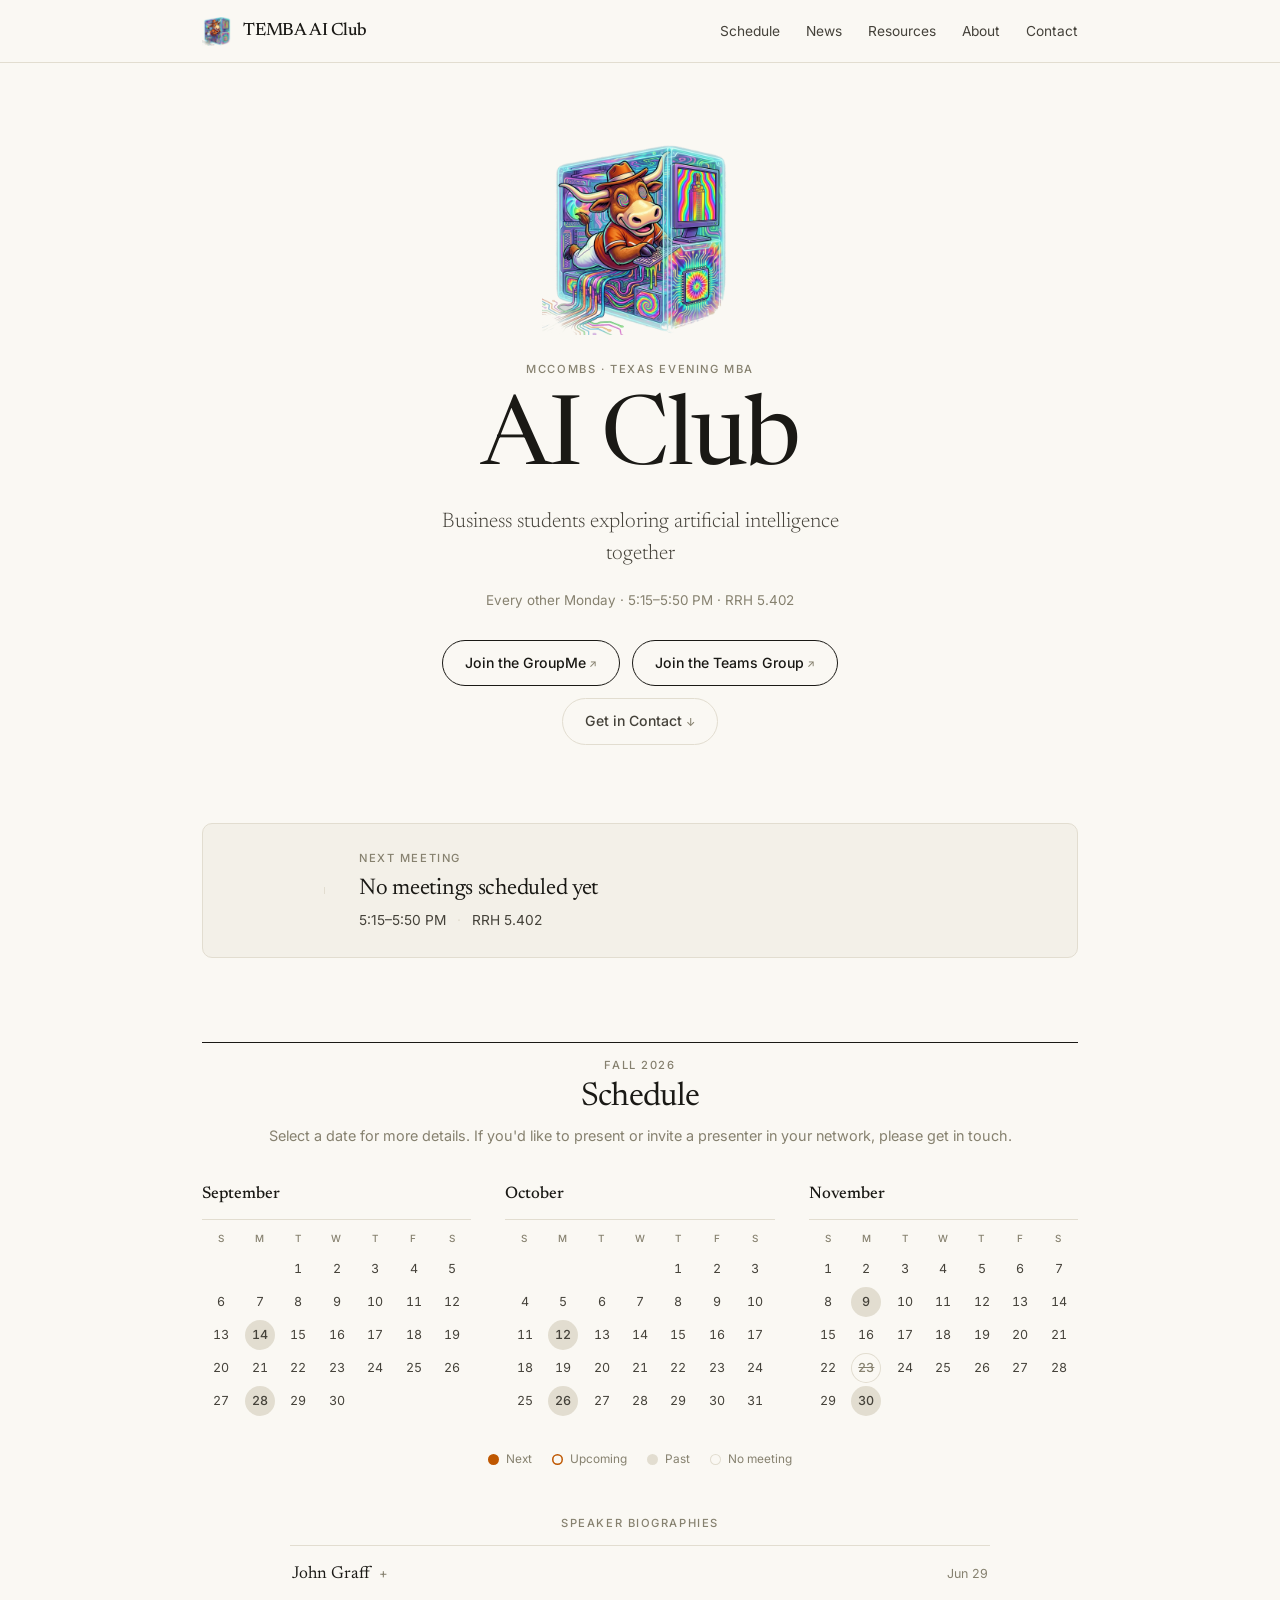
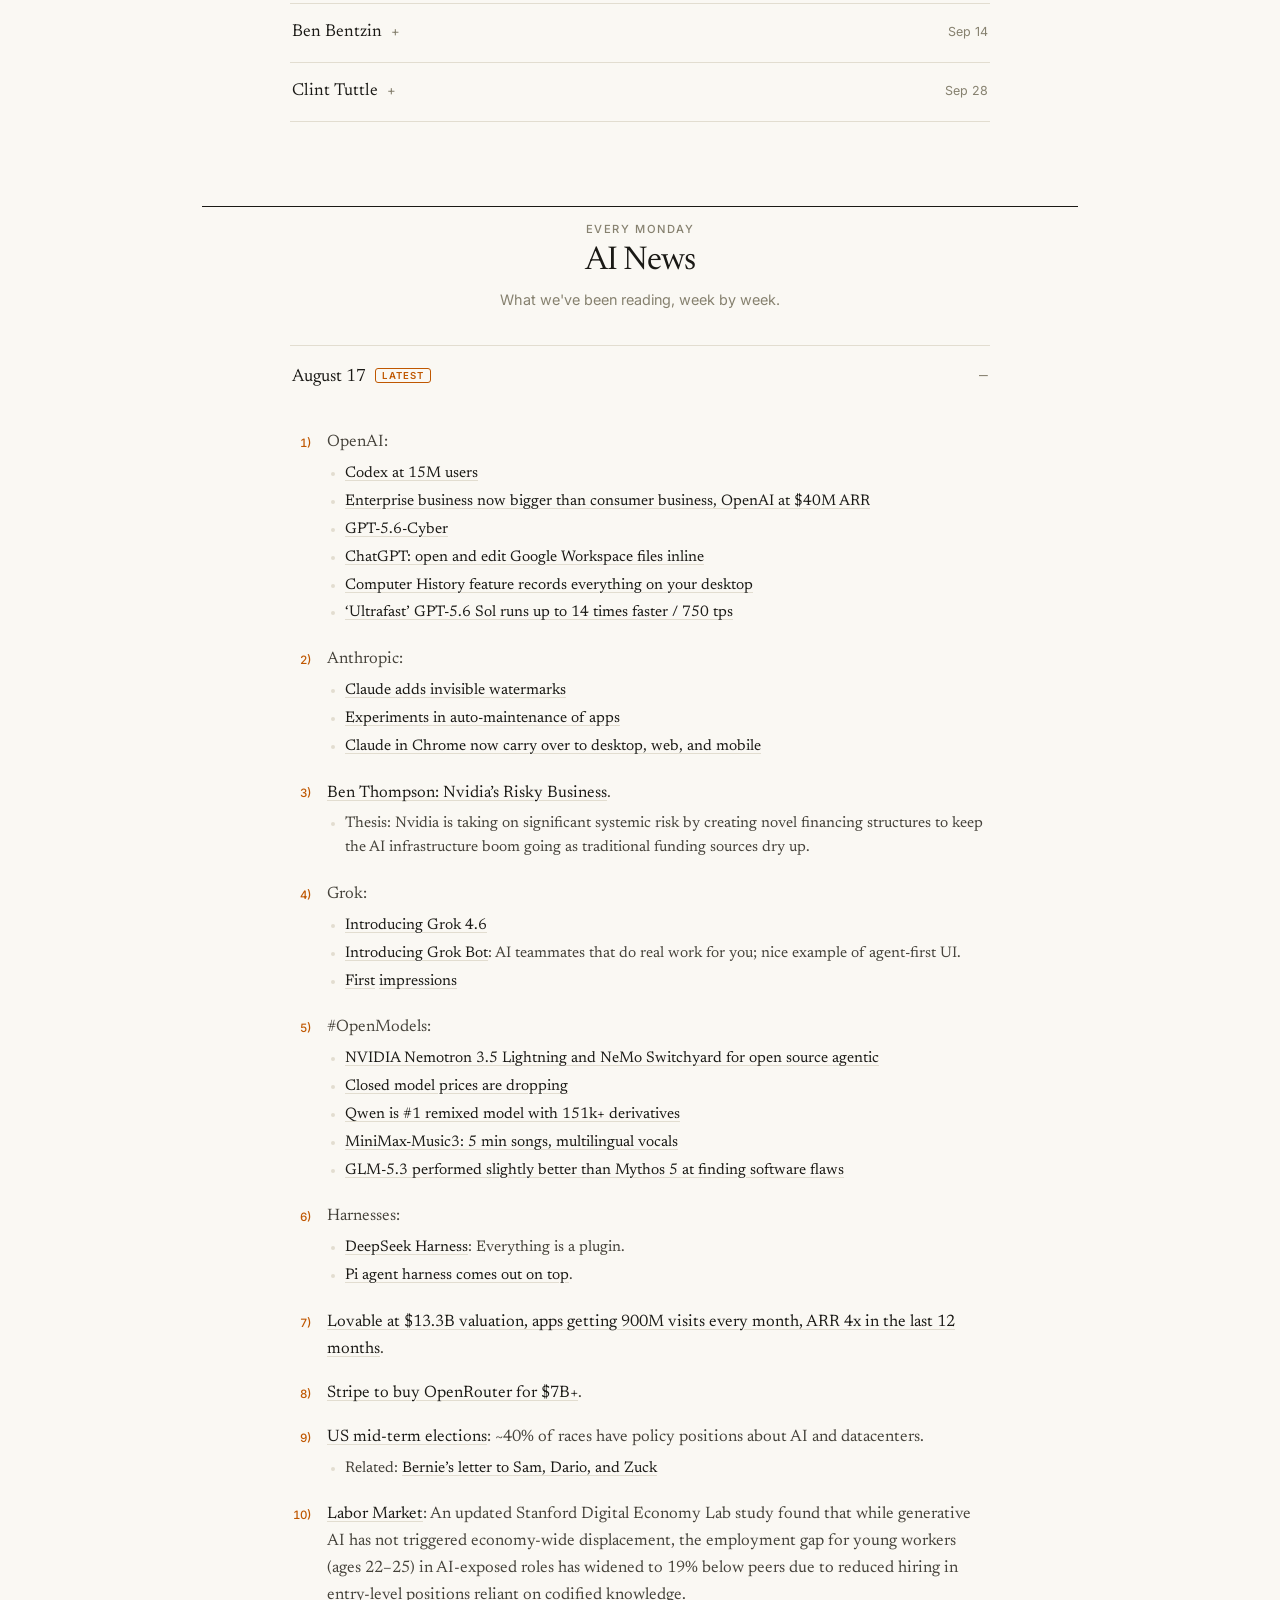
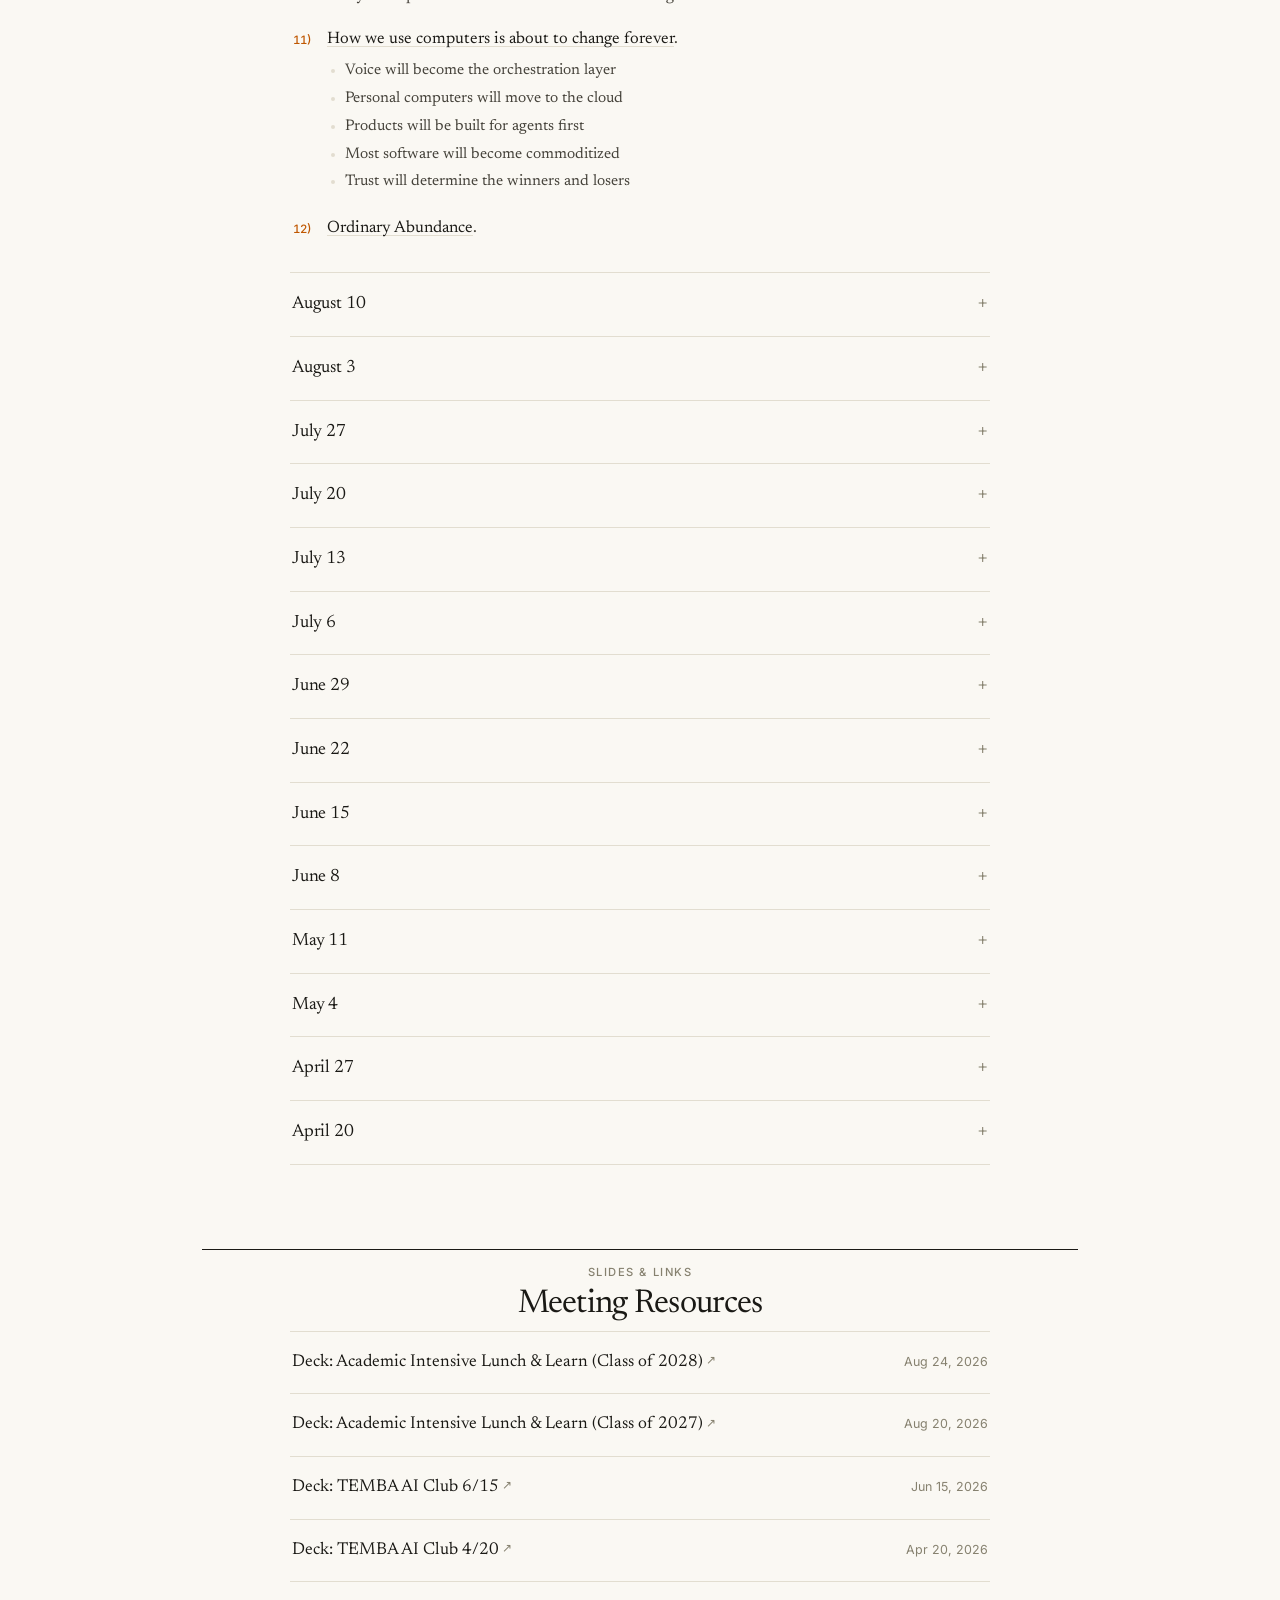
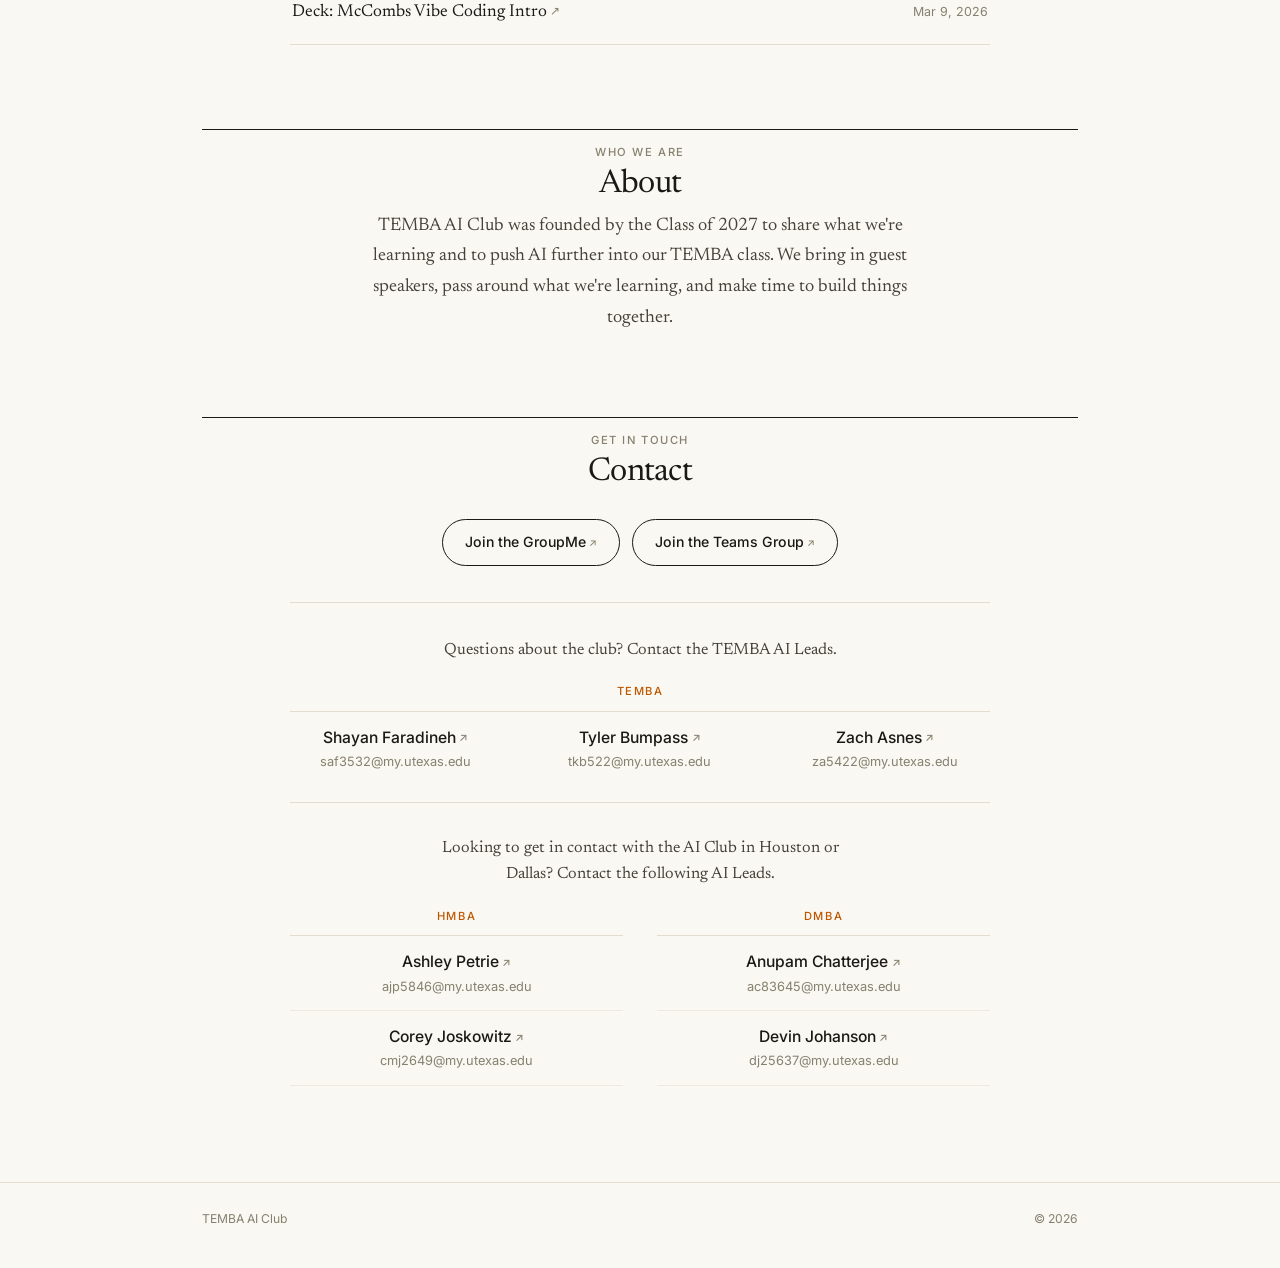
==== commit d7f2a641: "Promote Contact to its own section and nav item The leads directory had grown into a real destinatio" ====
--- a/index.html
+++ b/index.html
@@ -31,6 +31,7 @@
         <a href="#news">News</a>
         <a href="#resources">Resources</a>
         <a href="#about">About</a>
+        <a href="#contact">Contact</a>
       </nav>
     </div>
   </header>
@@ -54,7 +55,7 @@
         </a>
       </div>
       <div class="btn-row btn-row--sub">
-        <a class="btn btn-soft" href="#leads">
+        <a class="btn btn-soft" href="#contact">
           Get in Contact<span class="jump">↓</span>
         </a>
       </div>
@@ -133,17 +134,26 @@
           and to push AI further into our TEMBA class. We bring in guest speakers, pass
           around what we're learning, and make time to build things together.
         </p>
-        <div class="btn-row">
-          <a class="btn" href="https://groupme.com/join_group/113731580/WzIQ0911" target="_blank" rel="noopener">
-            Join the GroupMe<span class="ext">↗</span>
-          </a>
-          <a class="btn" href="https://teams.microsoft.com/l/team/19%3AoRWev19Wh7GdCSD5zrU8Dw3i6icqHihYvRBl53YLvYM1%40thread.tacv2/conversations?groupId=a74f1319-d4fa-4d52-b48a-2cbdb43dae64&amp;tenantId=31d7e2a5-bdd8-414e-9e97-bea998ebdfe1" target="_blank" rel="noopener">
-            Join the Teams Group<span class="ext">↗</span>
-          </a>
-        </div>
-      </div>
-
-      <div class="leads" id="leads">
+      </div>
+    </section>
+
+    <!-- Contact -->
+    <section class="section wrap" id="contact">
+      <div class="section-head">
+        <p class="eyebrow">Get in touch</p>
+        <h2>Contact</h2>
+      </div>
+
+      <div class="btn-row">
+        <a class="btn" href="https://groupme.com/join_group/113731580/WzIQ0911" target="_blank" rel="noopener">
+          Join the GroupMe<span class="ext">↗</span>
+        </a>
+        <a class="btn" href="https://teams.microsoft.com/l/team/19%3AoRWev19Wh7GdCSD5zrU8Dw3i6icqHihYvRBl53YLvYM1%40thread.tacv2/conversations?groupId=a74f1319-d4fa-4d52-b48a-2cbdb43dae64&amp;tenantId=31d7e2a5-bdd8-414e-9e97-bea998ebdfe1" target="_blank" rel="noopener">
+          Join the Teams Group<span class="ext">↗</span>
+        </a>
+      </div>
+
+      <div class="leads">
         <div class="leads-part">
           <p class="leads-intro">
             Questions about the club? Contact the TEMBA AI Leads.
--- a/styles.css
+++ b/styles.css
@@ -705,9 +705,8 @@
 
 /* ---------- AI Leads ---------- */
 .leads {
-  scroll-margin-top: 92px;
   max-width: 700px;
-  margin: 44px auto 0;
+  margin: 36px auto 0;
   padding-top: 34px;
   border-top: 1px solid var(--rule);
 }
@@ -853,7 +852,7 @@
   .section-head h2 { font-size: 1.75rem; }
 
   .masthead-inner { gap: 14px; }
-  .nav { gap: 15px; }
+  .nav { gap: 12px; }
   .nav a { font-size: 0.78rem; }
   .nav .ext { display: none; }
   .wordmark span { display: none; }
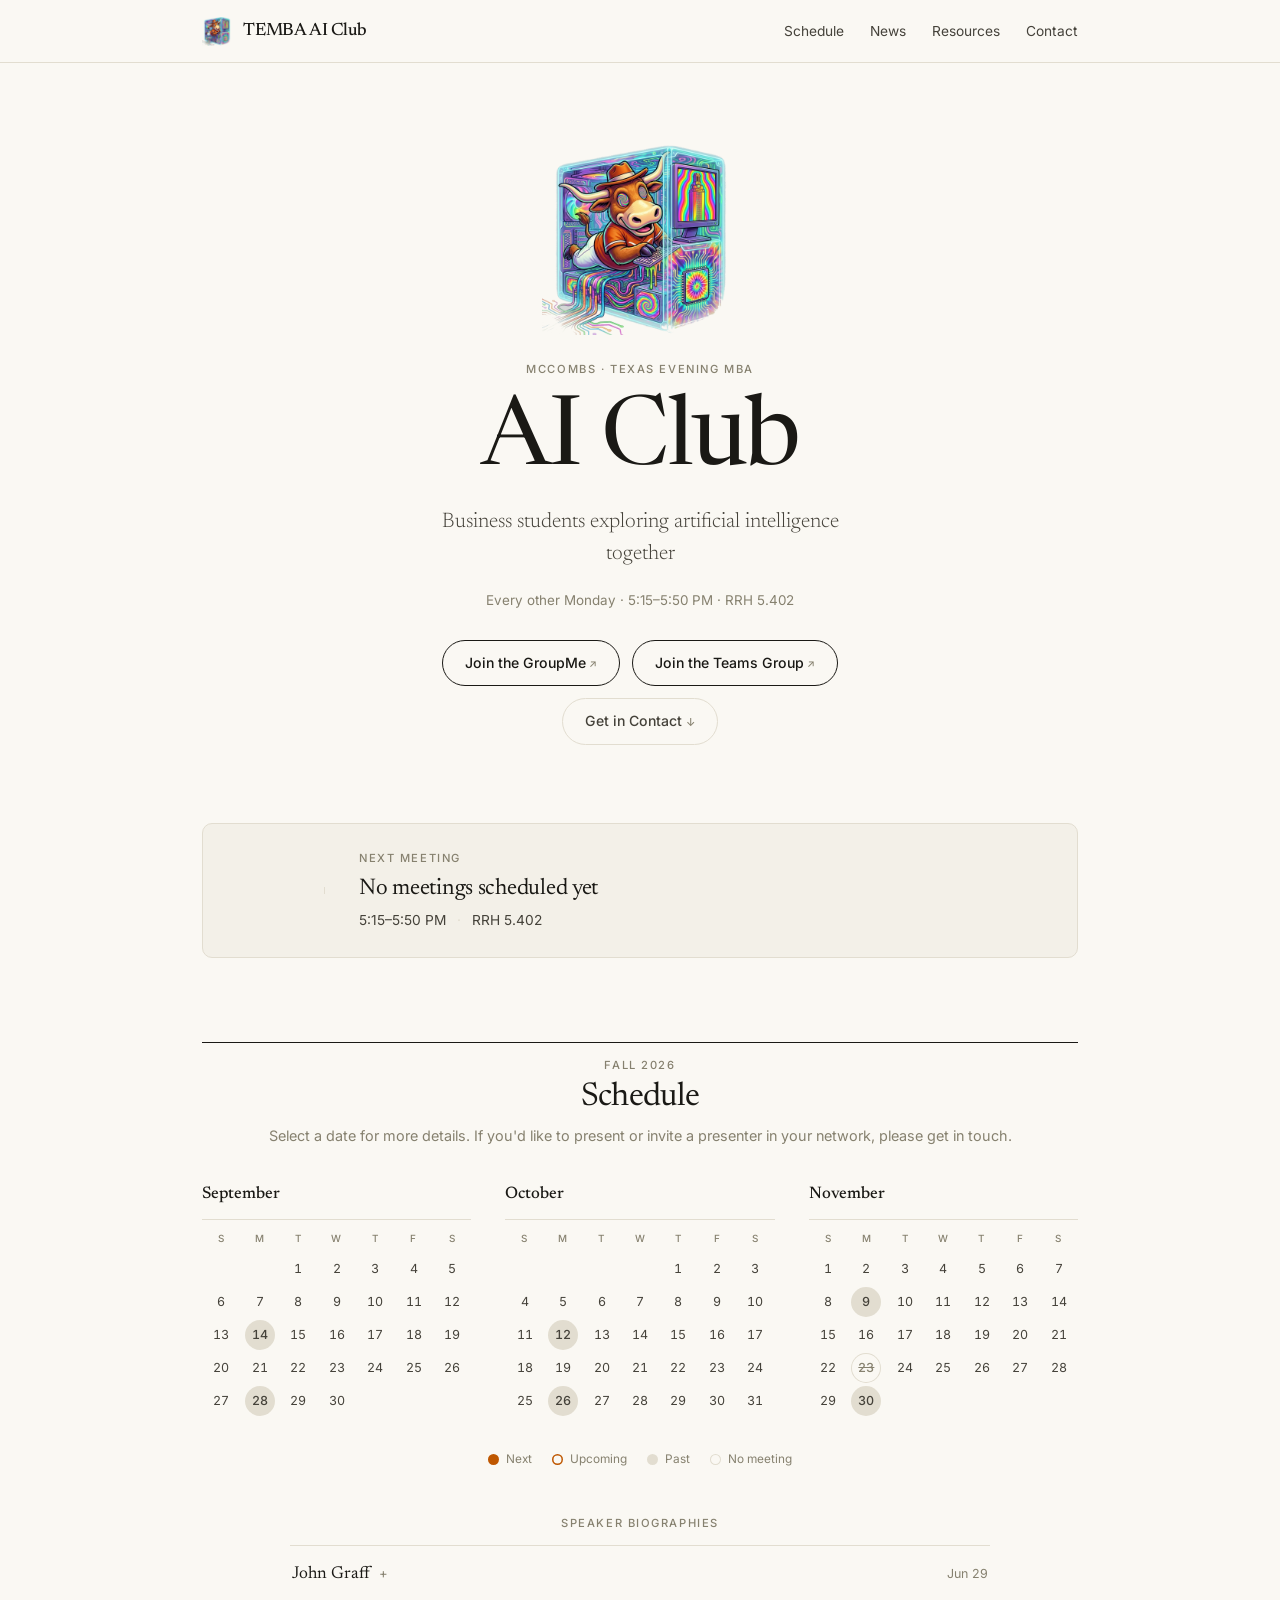
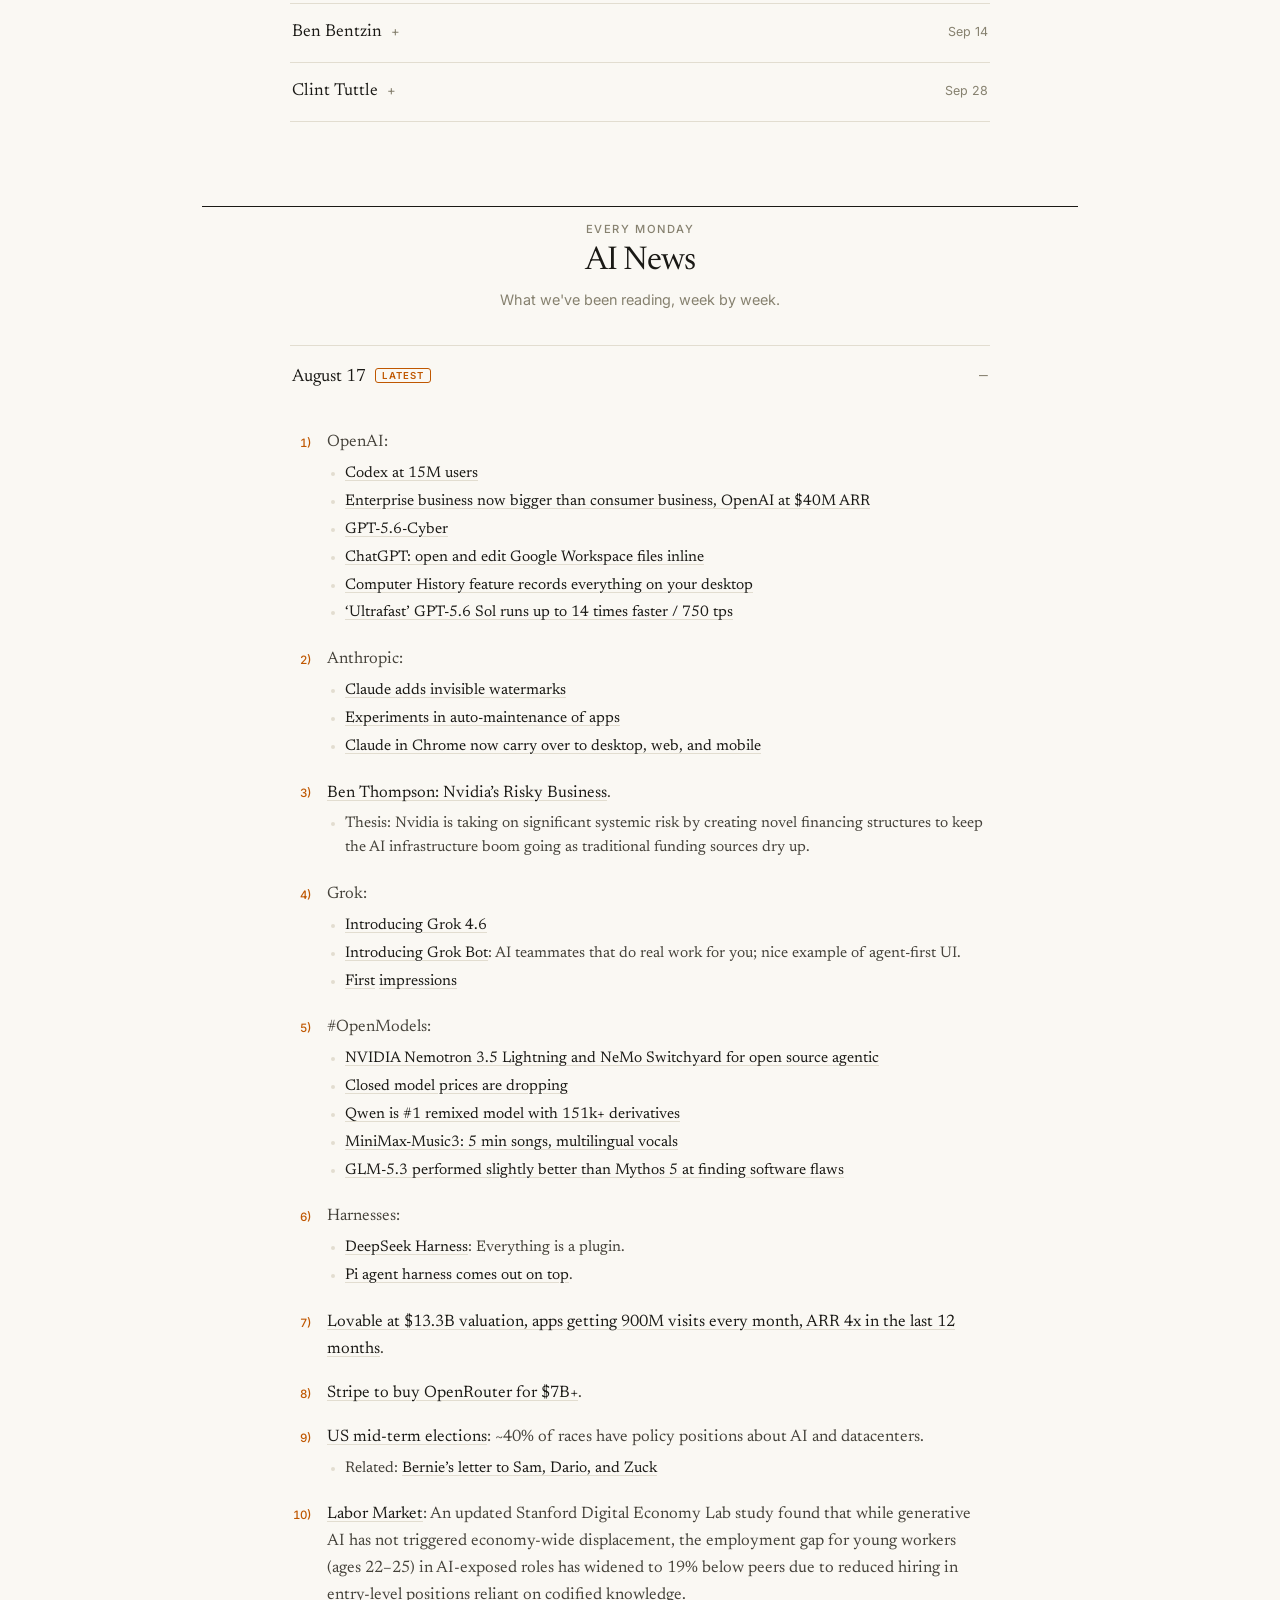
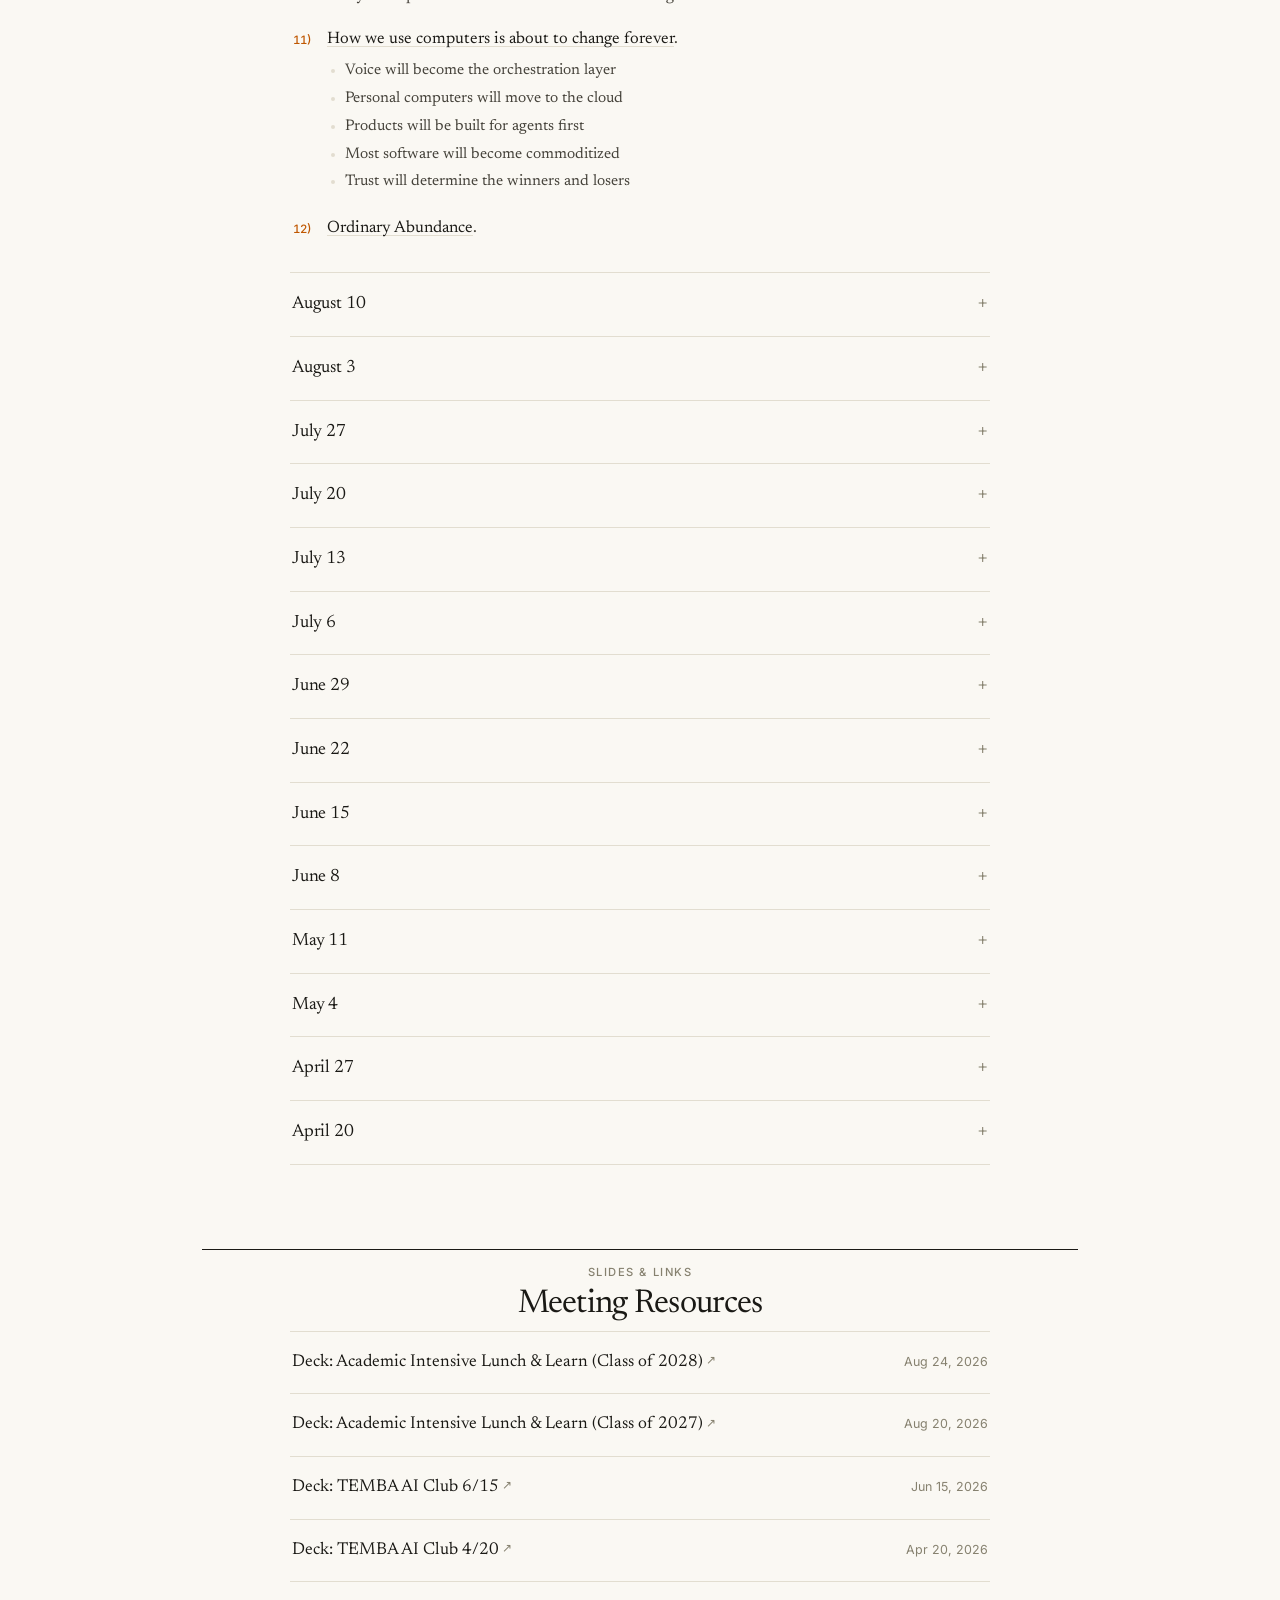
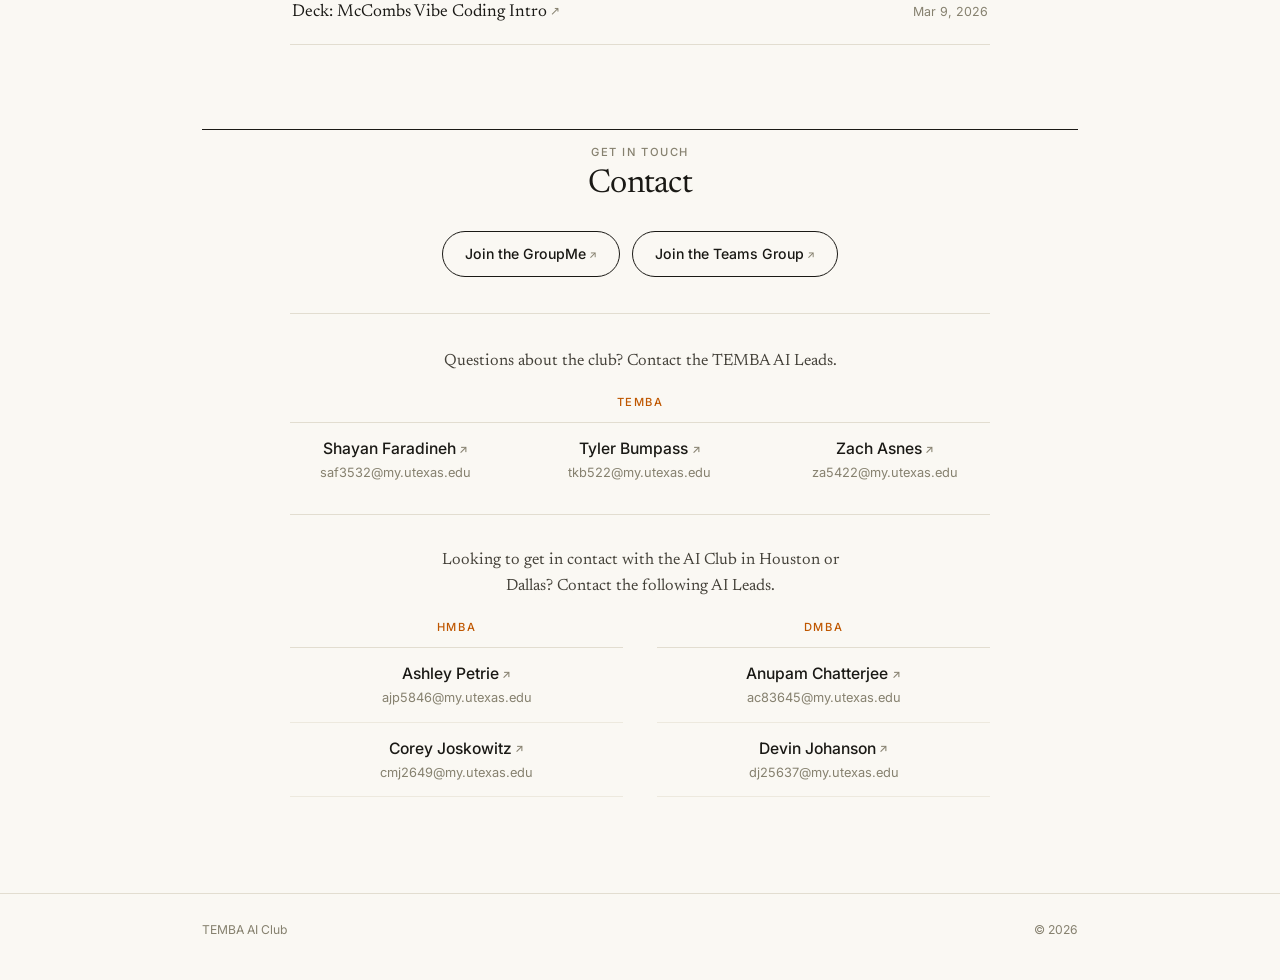
==== commit 4ffc4d8a: "Drop the About section The hero already carries the pitch — program, tagline, and meeting cadence — " ====
--- a/index.html
+++ b/index.html
@@ -30,7 +30,6 @@
         <a href="#schedule">Schedule</a>
         <a href="#news">News</a>
         <a href="#resources">Resources</a>
-        <a href="#about">About</a>
         <a href="#contact">Contact</a>
       </nav>
     </div>
@@ -120,21 +119,6 @@
         <h2>Meeting Resources</h2>
       </div>
       <div class="resources" id="resources-list"></div>
-    </section>
-
-    <!-- About -->
-    <section class="section wrap" id="about">
-      <div class="section-head">
-        <p class="eyebrow">Who we are</p>
-        <h2>About</h2>
-      </div>
-      <div class="prose">
-        <p>
-          TEMBA AI Club was founded by the Class of 2027 to share what we're learning
-          and to push AI further into our TEMBA class. We bring in guest speakers, pass
-          around what we're learning, and make time to build things together.
-        </p>
-      </div>
     </section>
 
     <!-- Contact -->
--- a/styles.css
+++ b/styles.css
@@ -690,20 +690,7 @@
   padding: 18px 0;
 }
 
-/* ---------- About ---------- */
-.prose {
-  max-width: 54ch;
-  margin: 0 auto;
-  text-align: center;
-  font-family: var(--serif);
-  font-size: 1.14rem;
-  line-height: 1.68;
-  color: var(--ink-soft);
-}
-
-.prose p + p { margin-top: 13px; }
-
-/* ---------- AI Leads ---------- */
+/* ---------- Contact ---------- */
 .leads {
   max-width: 700px;
   margin: 36px auto 0;
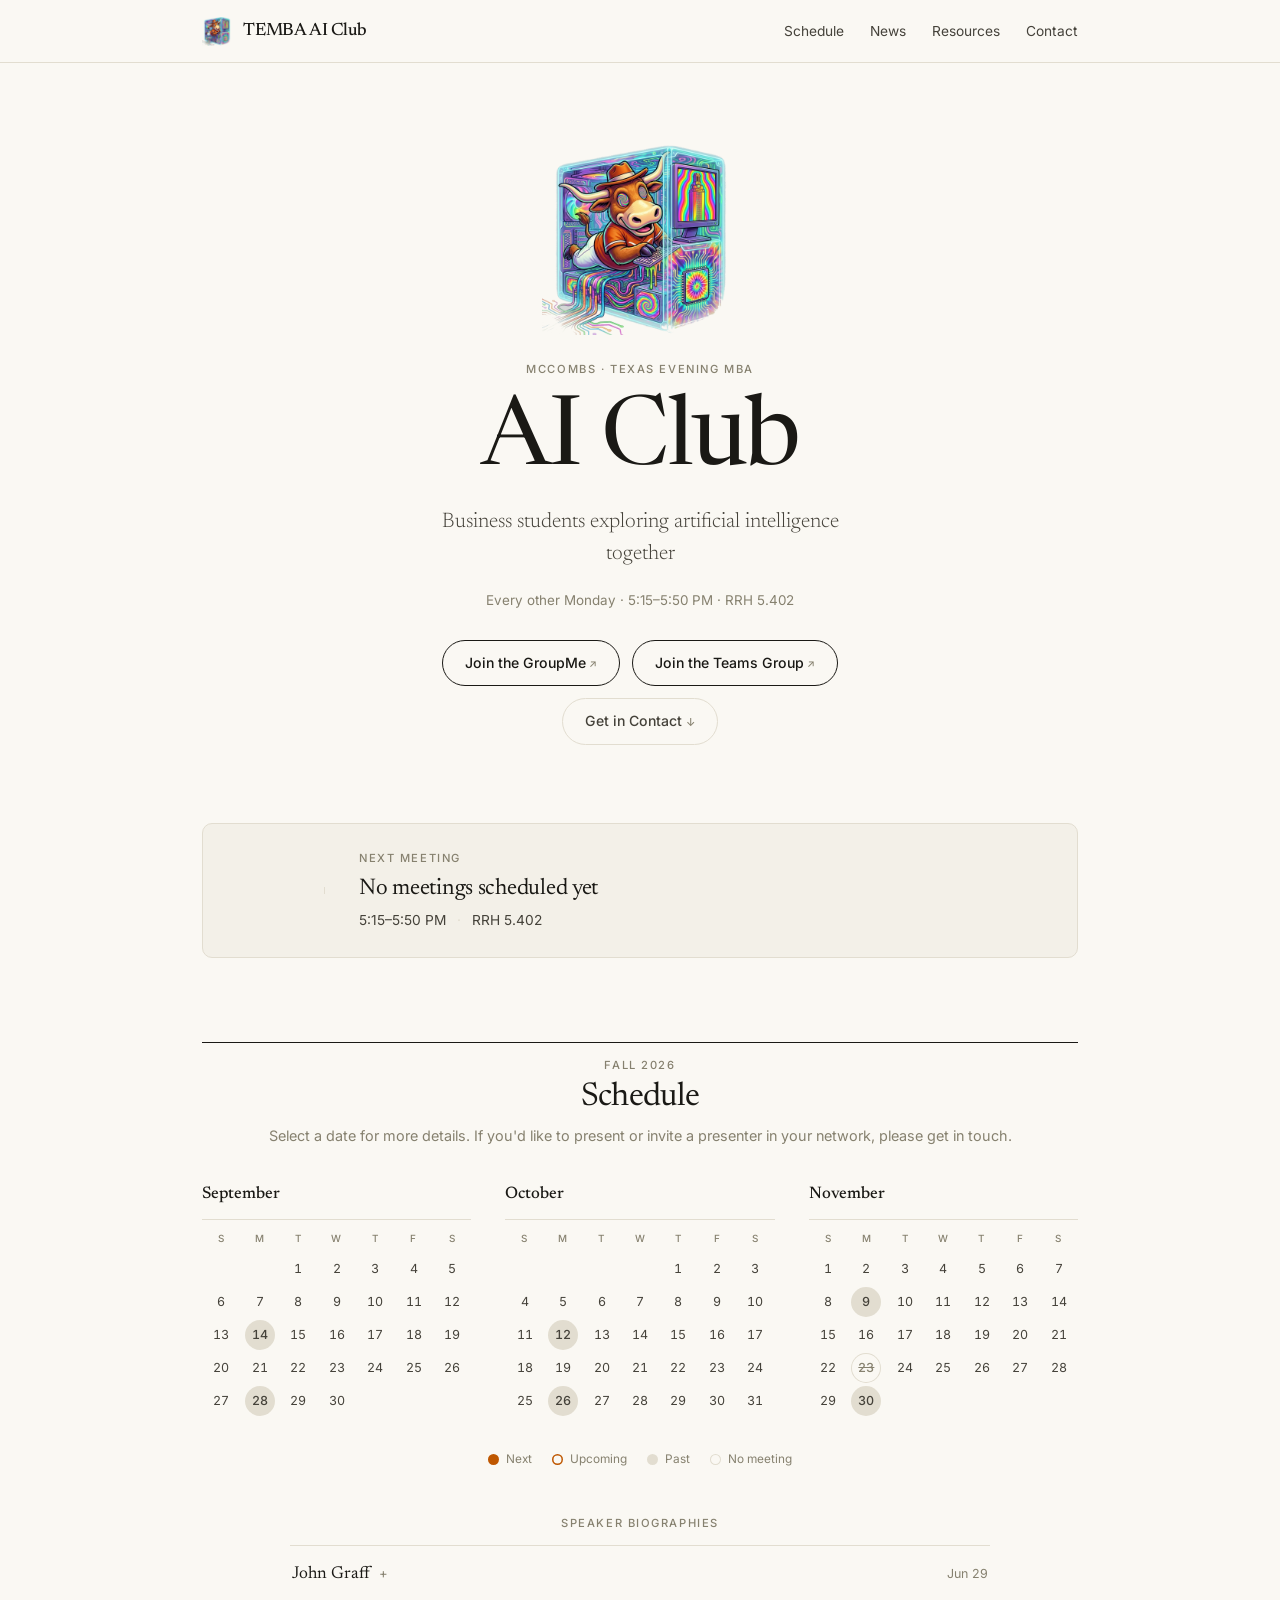
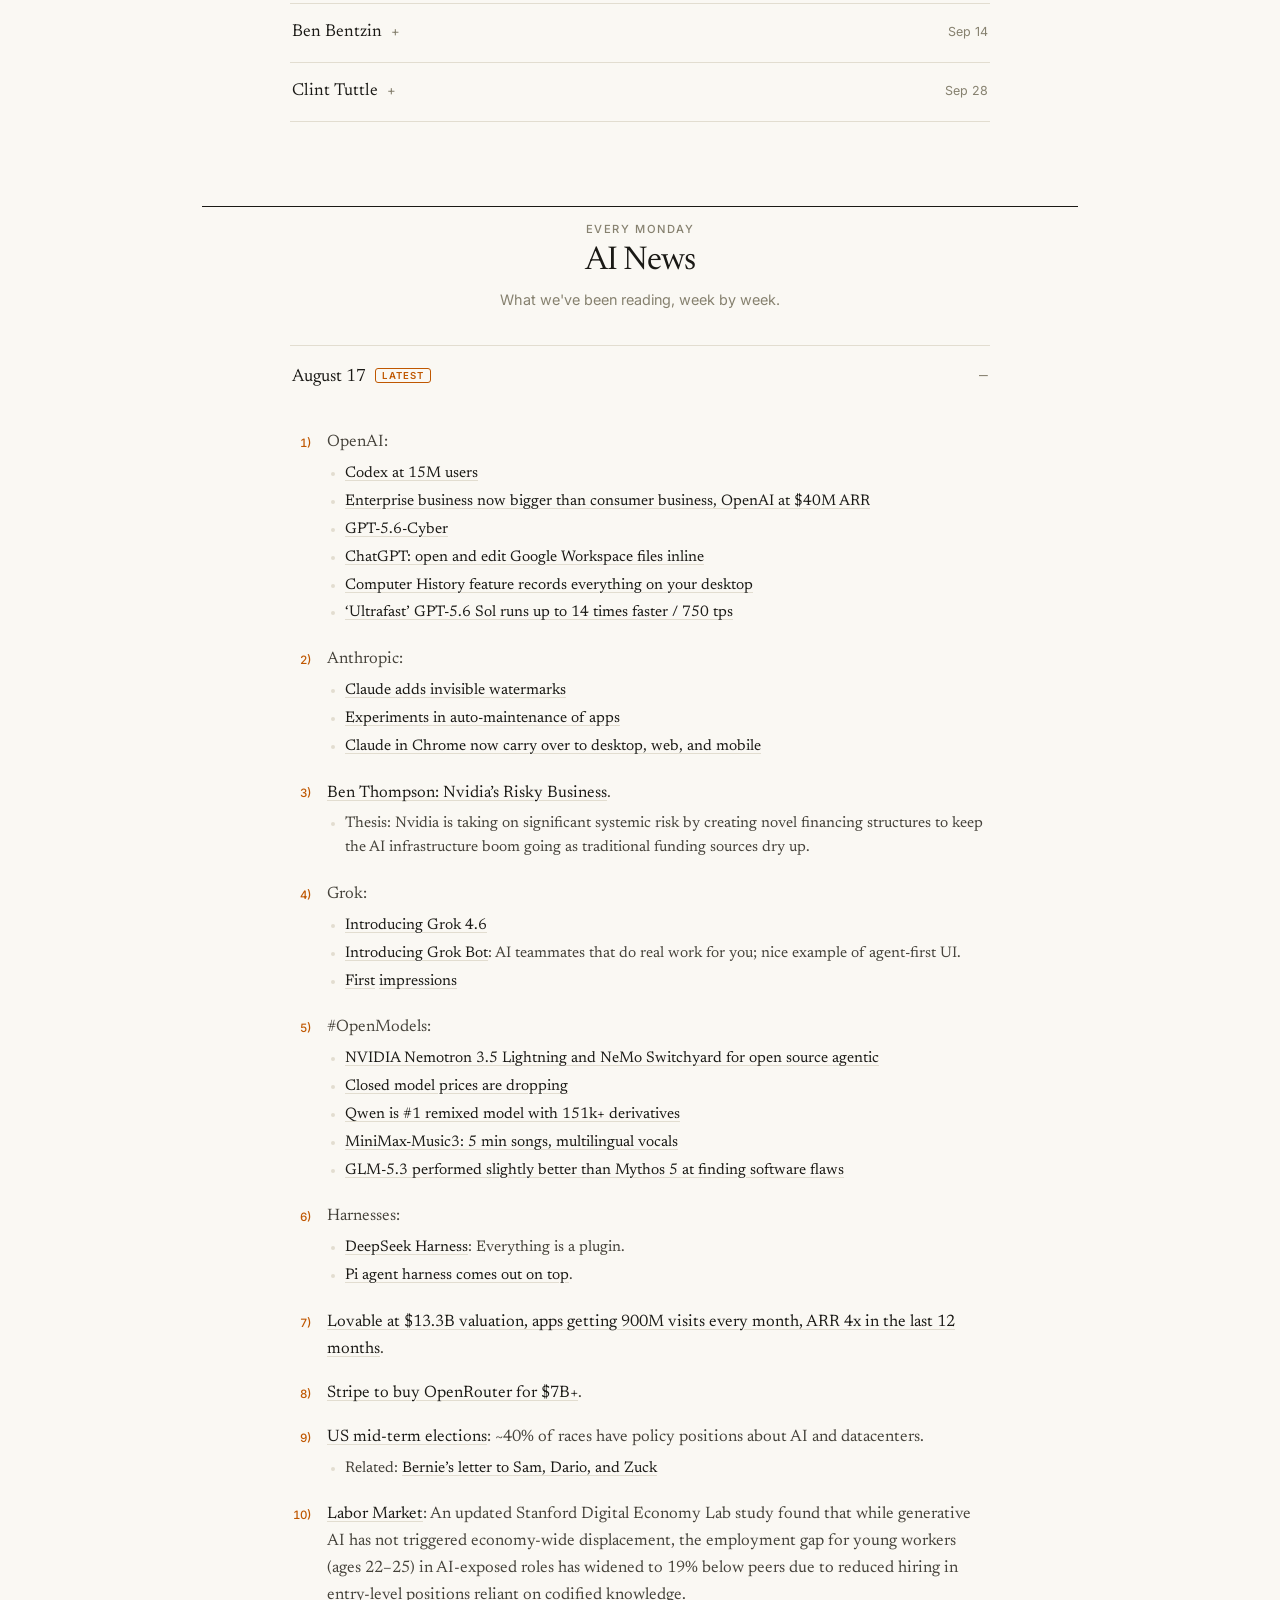
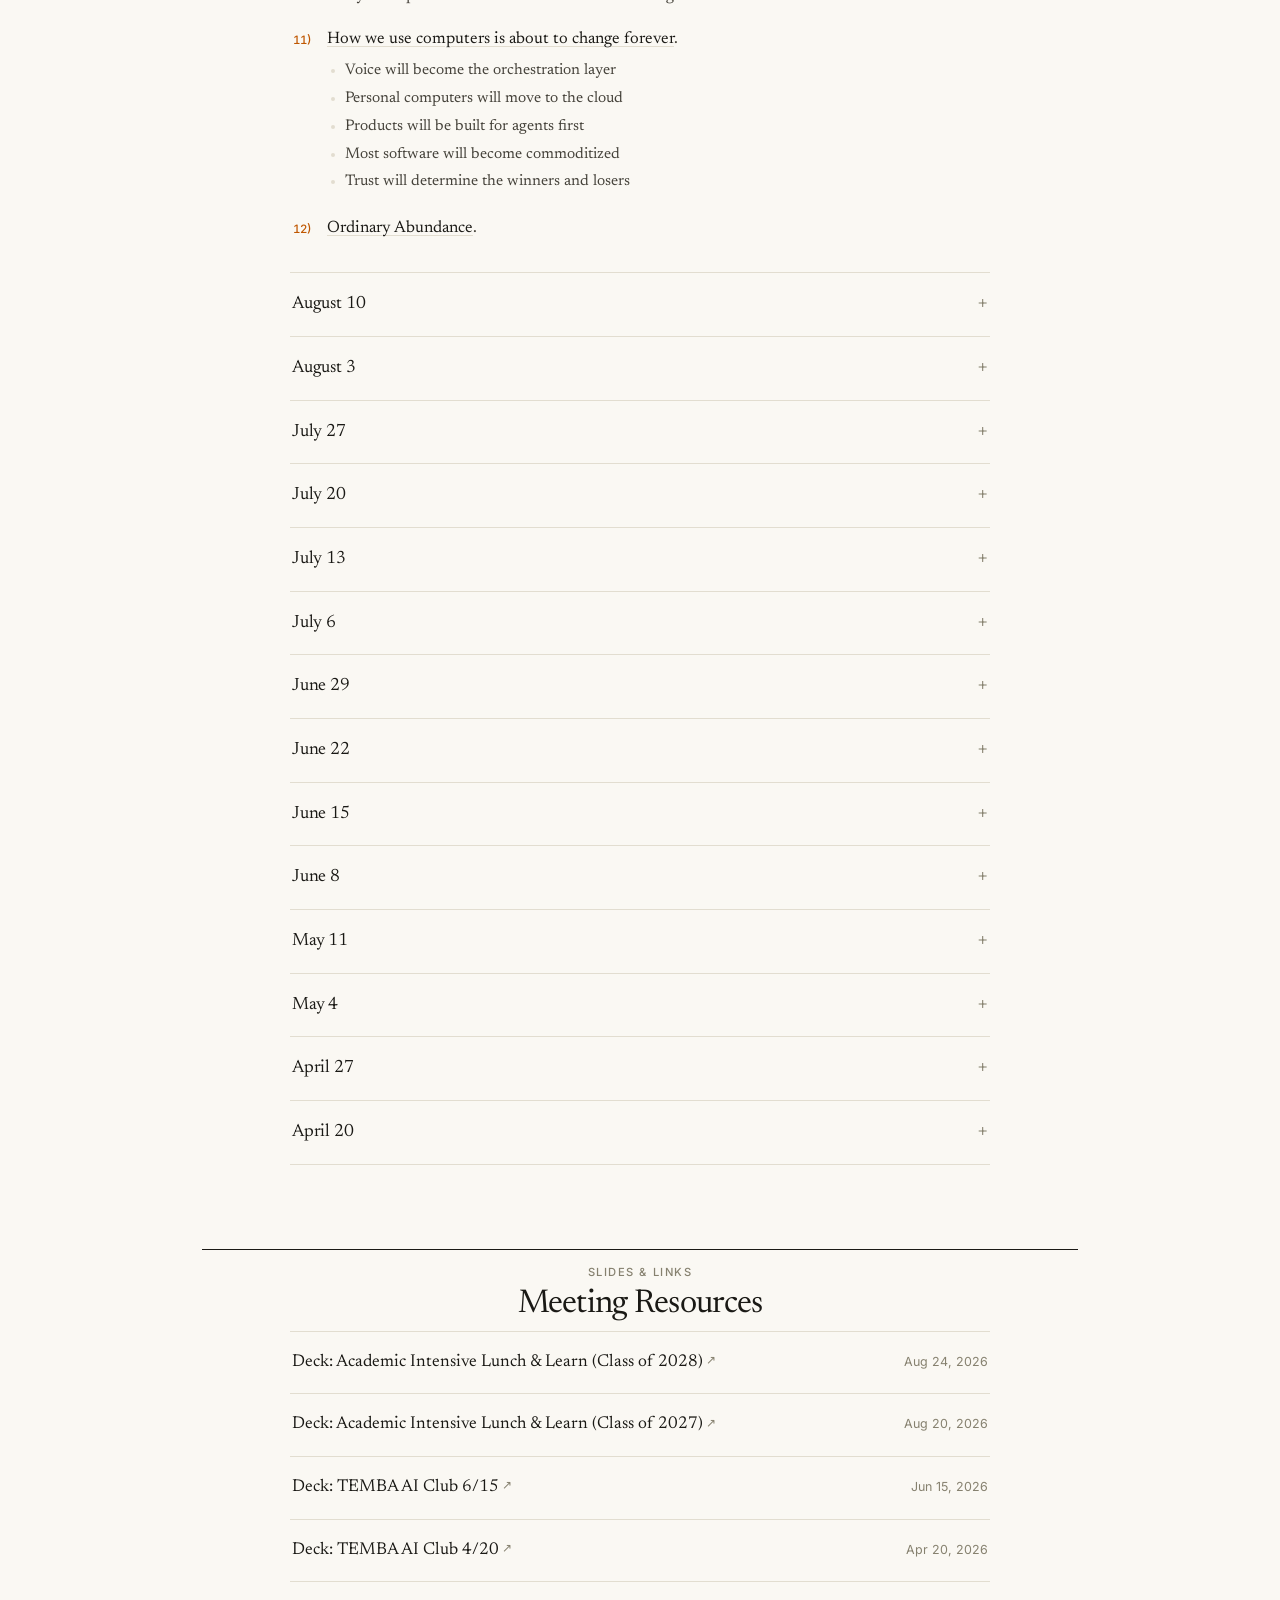
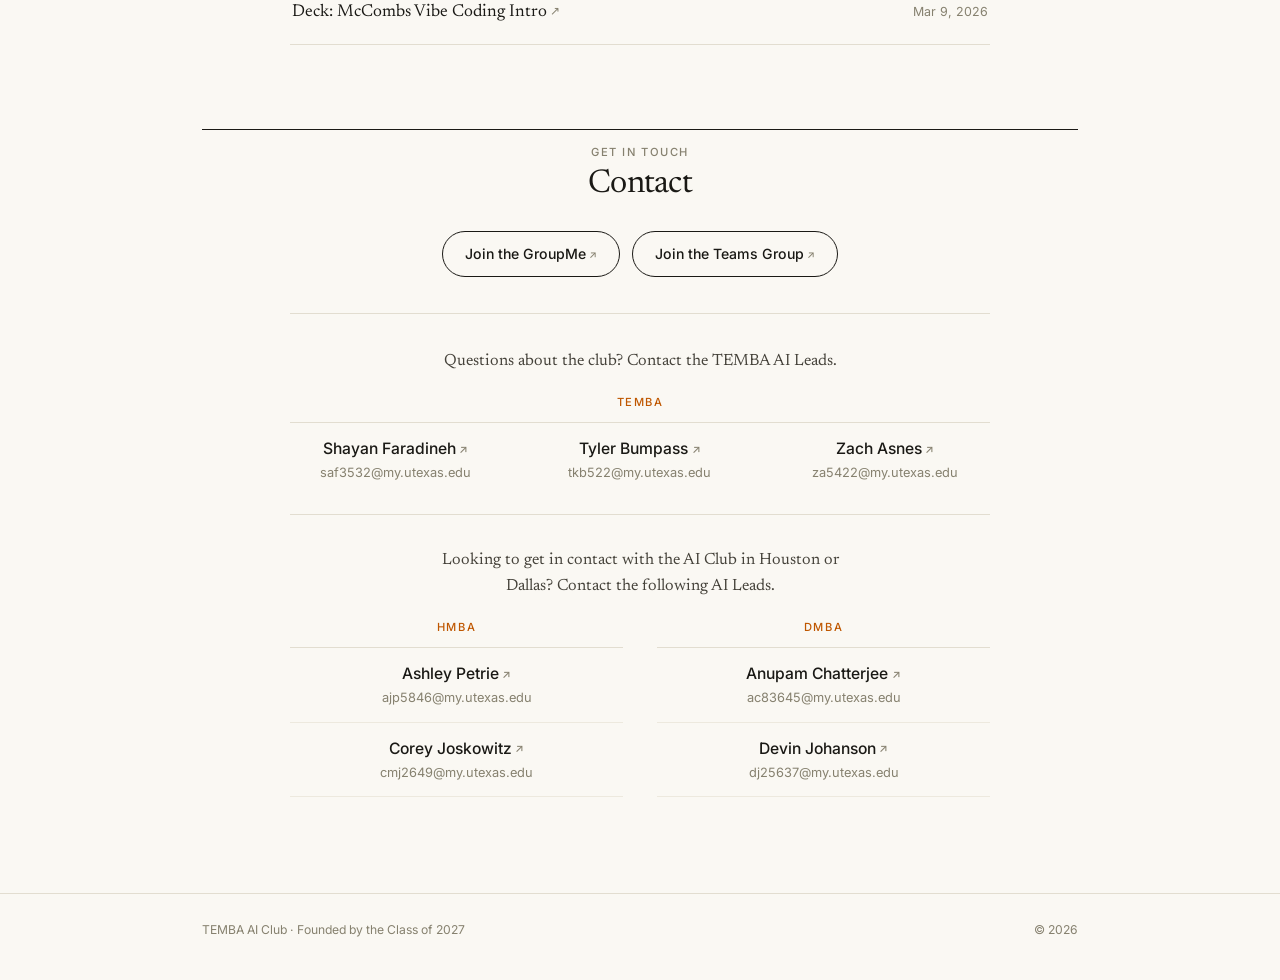
==== commit 52573ca7: "Keep the founding line in the footer The one fact the removed About paragraph carried that nothing e" ====
--- a/index.html
+++ b/index.html
@@ -201,7 +201,7 @@
 
   <footer class="footer">
     <div class="wrap">
-      <span>TEMBA AI Club</span>
+      <span>TEMBA AI Club · Founded by the Class of 2027</span>
       <span class="footer-year">© <span id="footer-year"></span></span>
     </div>
   </footer>
--- a/styles.css
+++ b/styles.css
@@ -787,7 +787,9 @@
 
 .footer .wrap {
   display: flex;
+  flex-wrap: wrap;
   justify-content: space-between;
+  gap: 4px 16px;
   font-size: 0.76rem;
   color: var(--muted);
 }
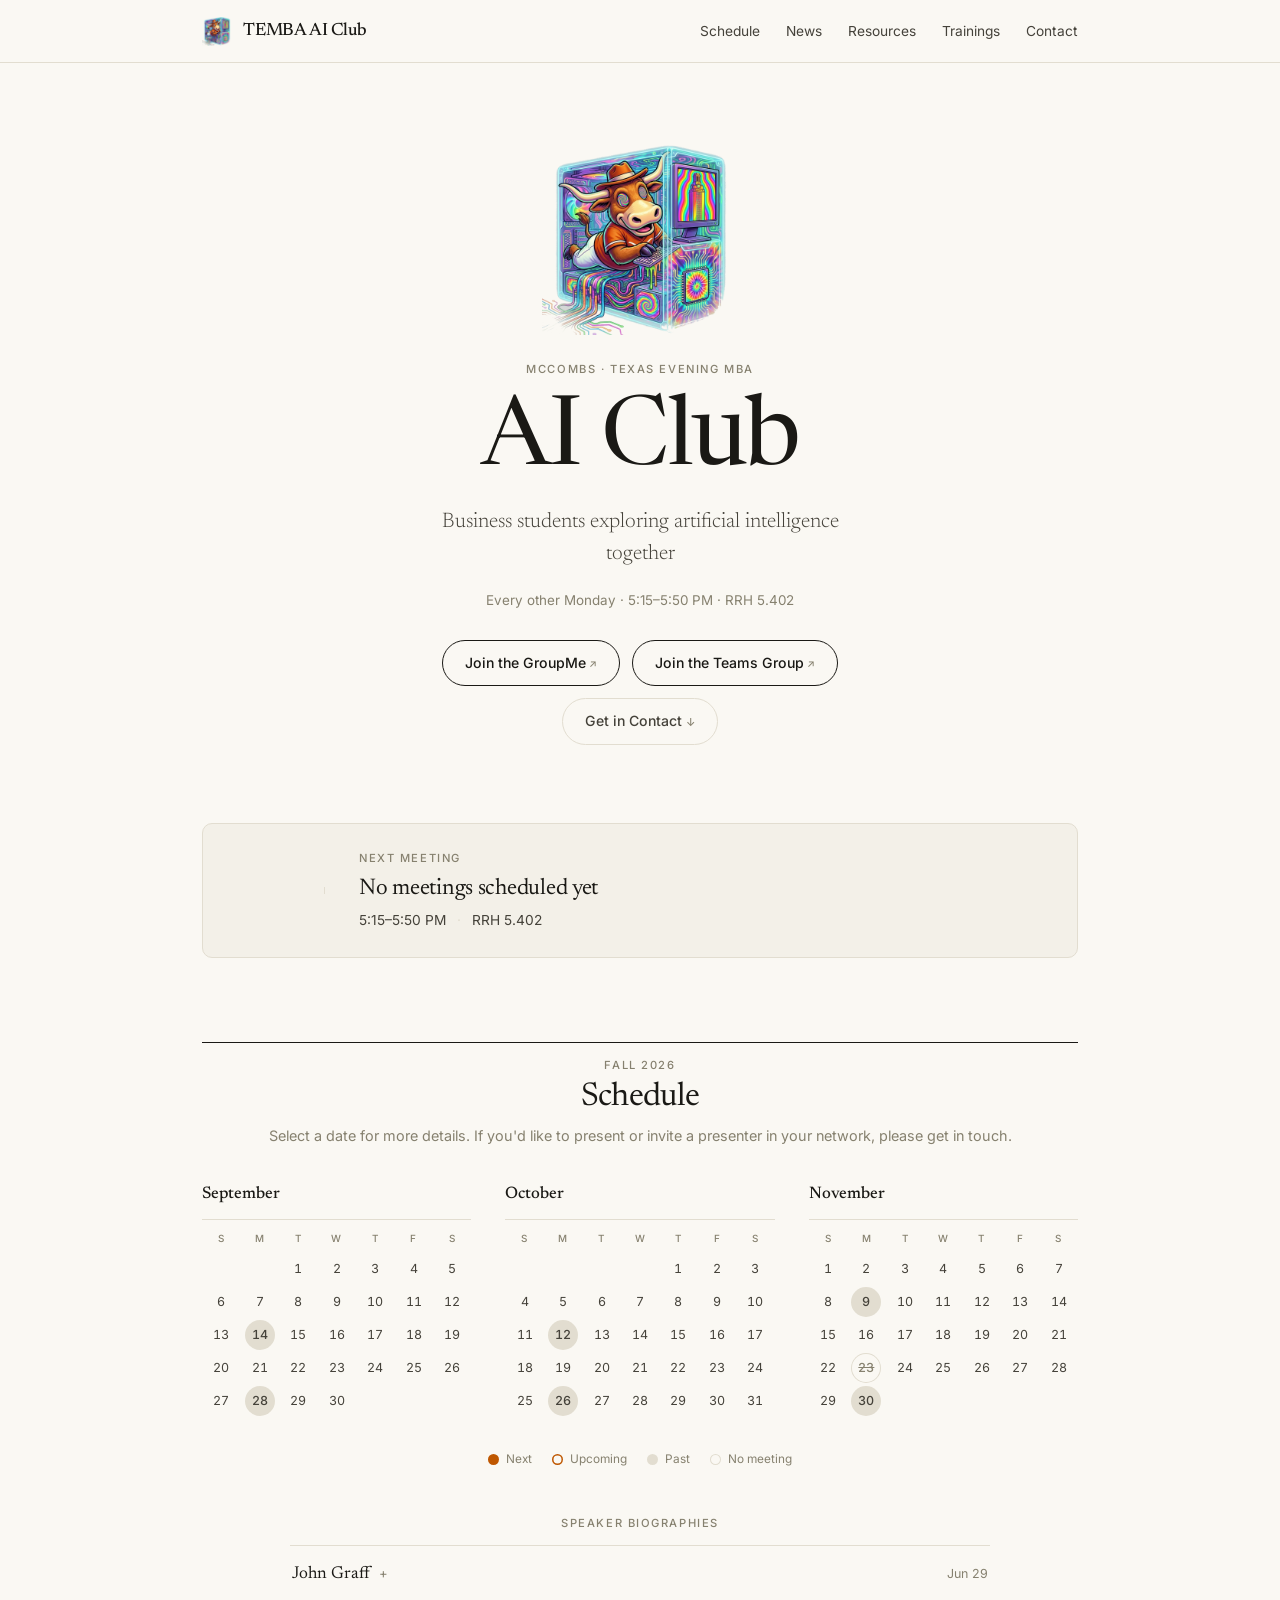
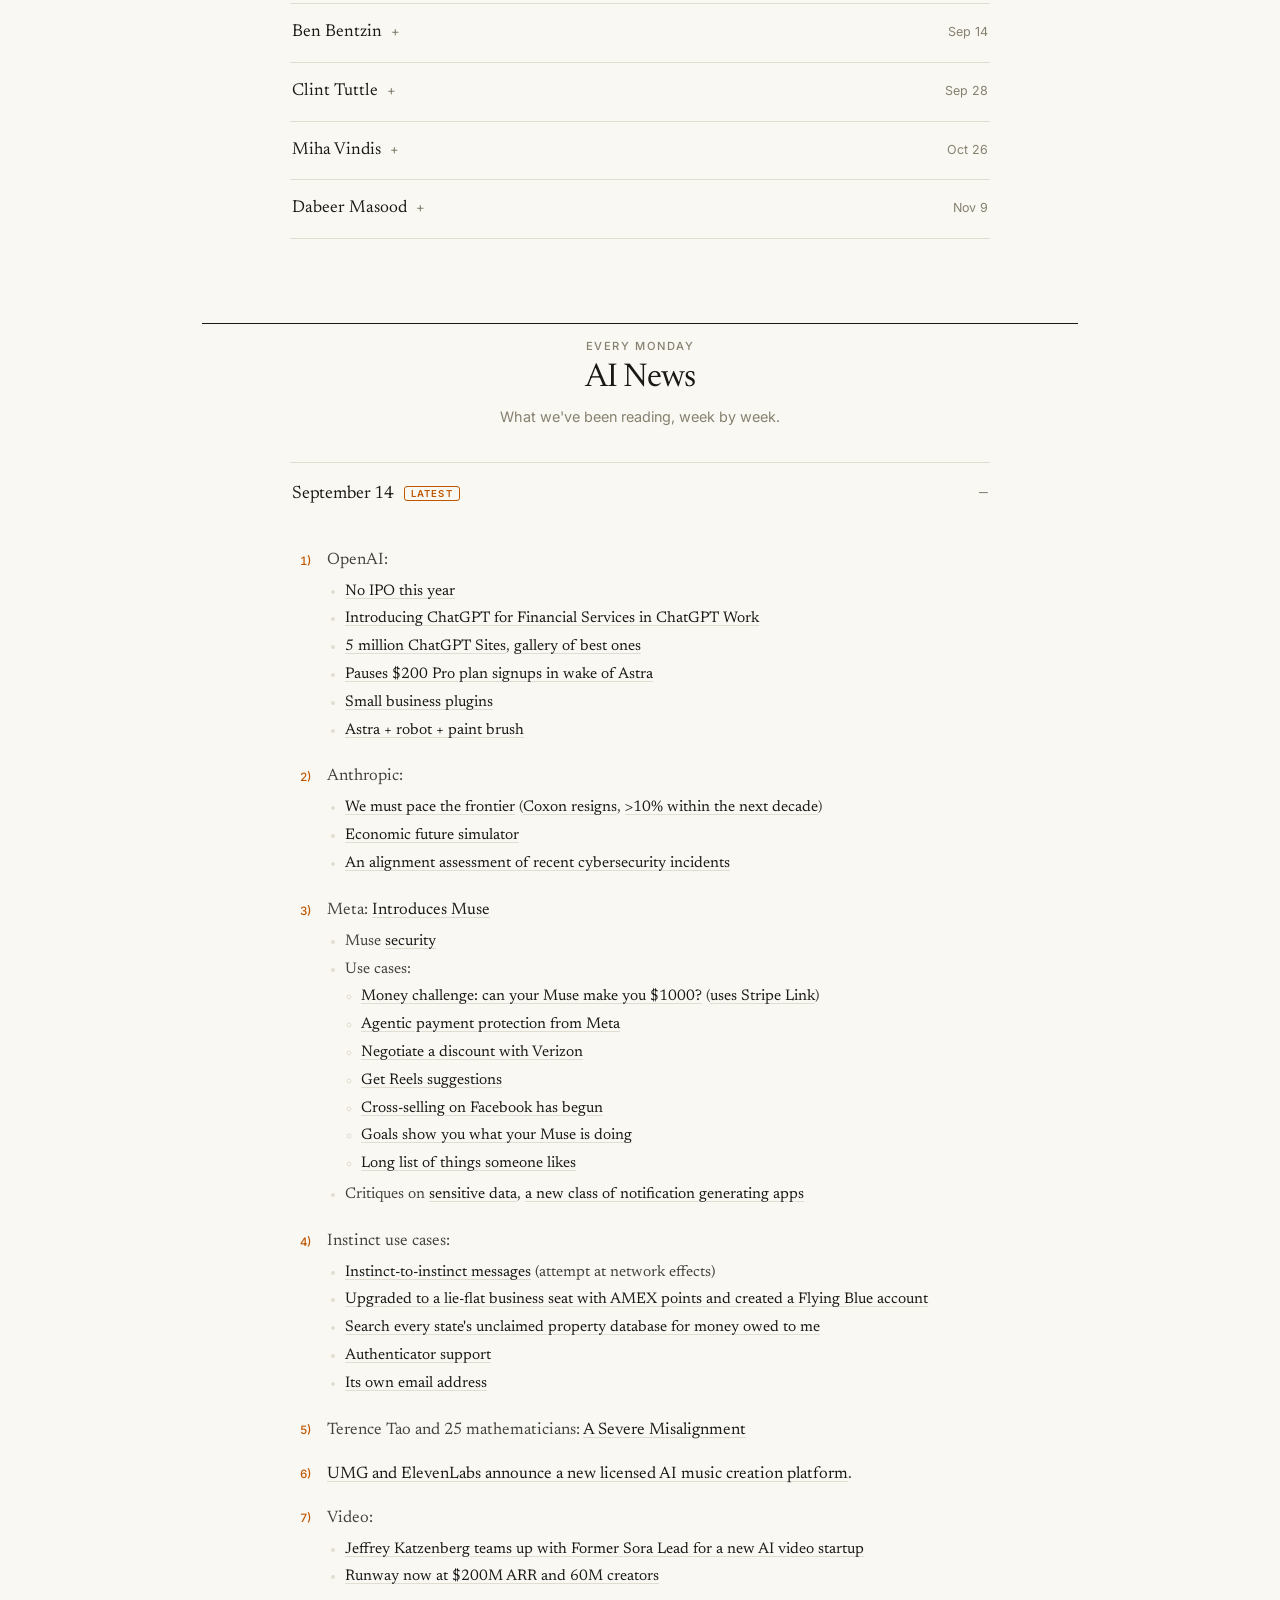
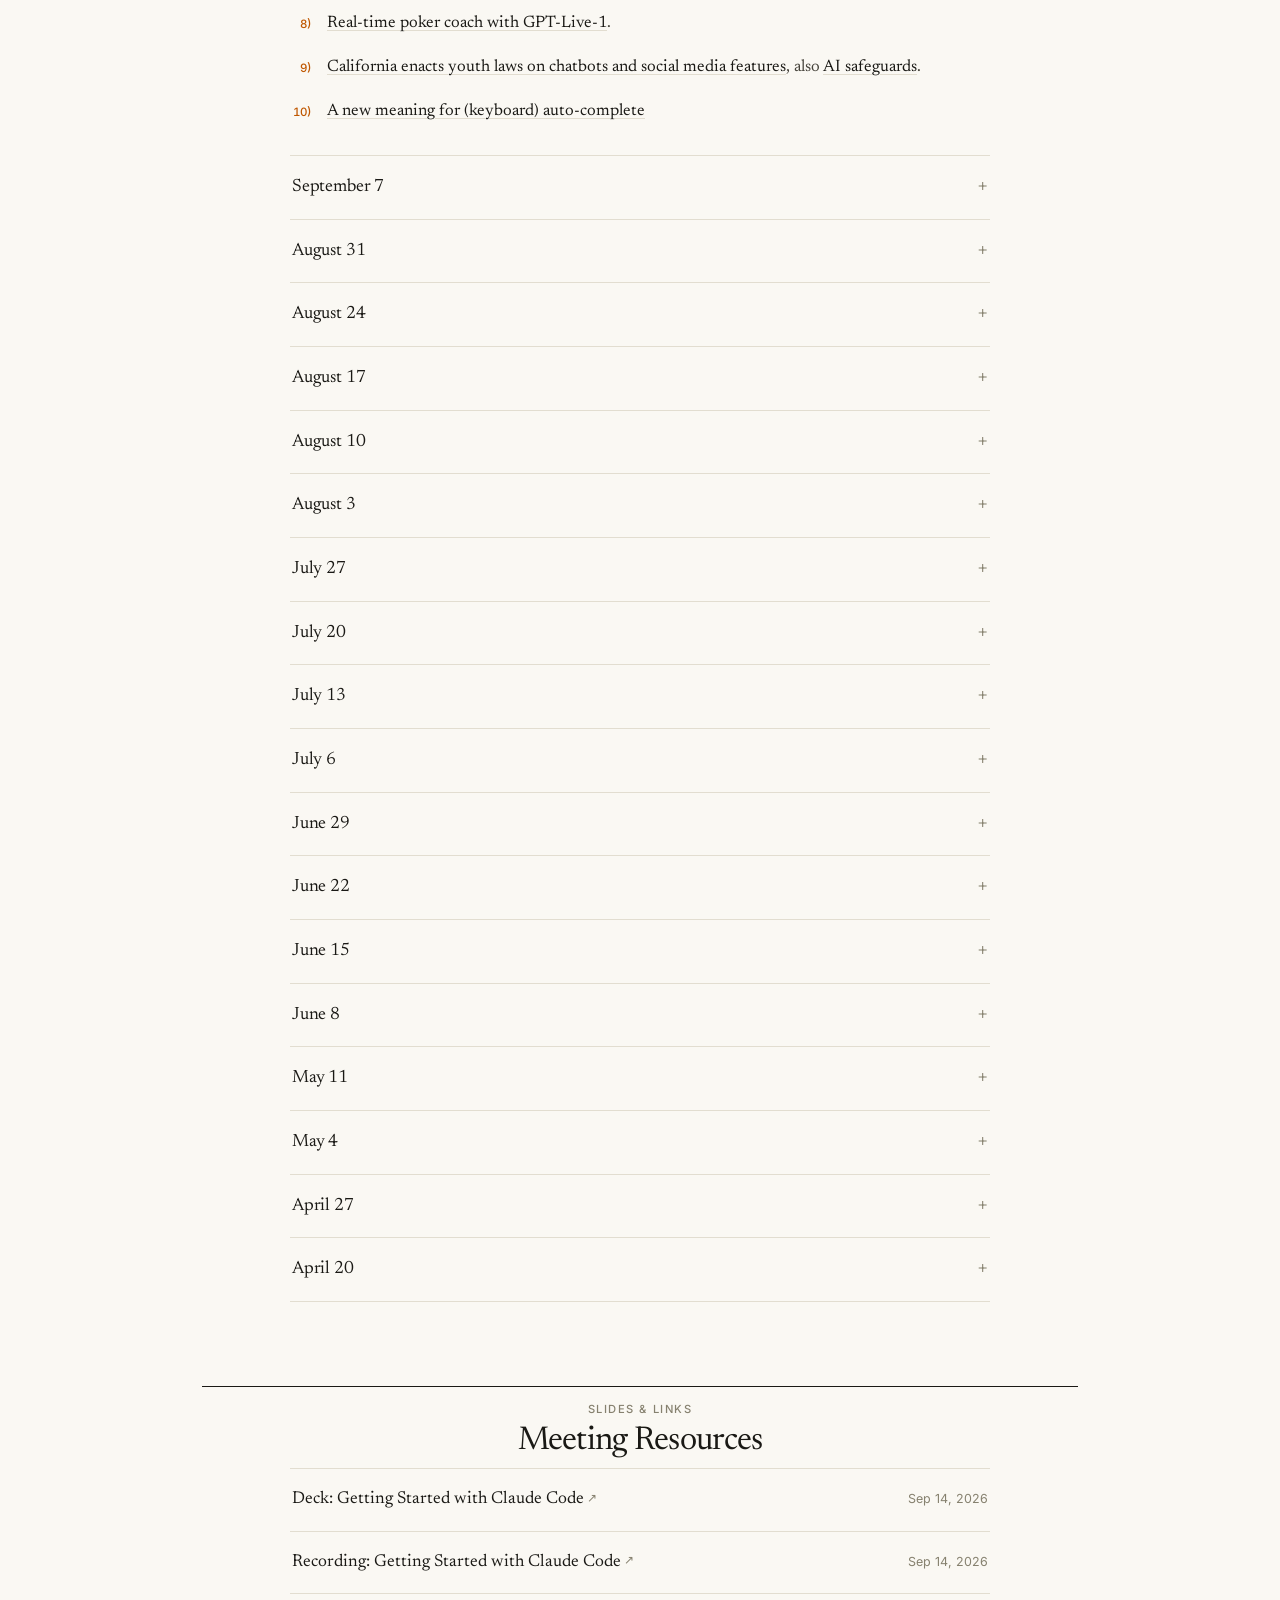
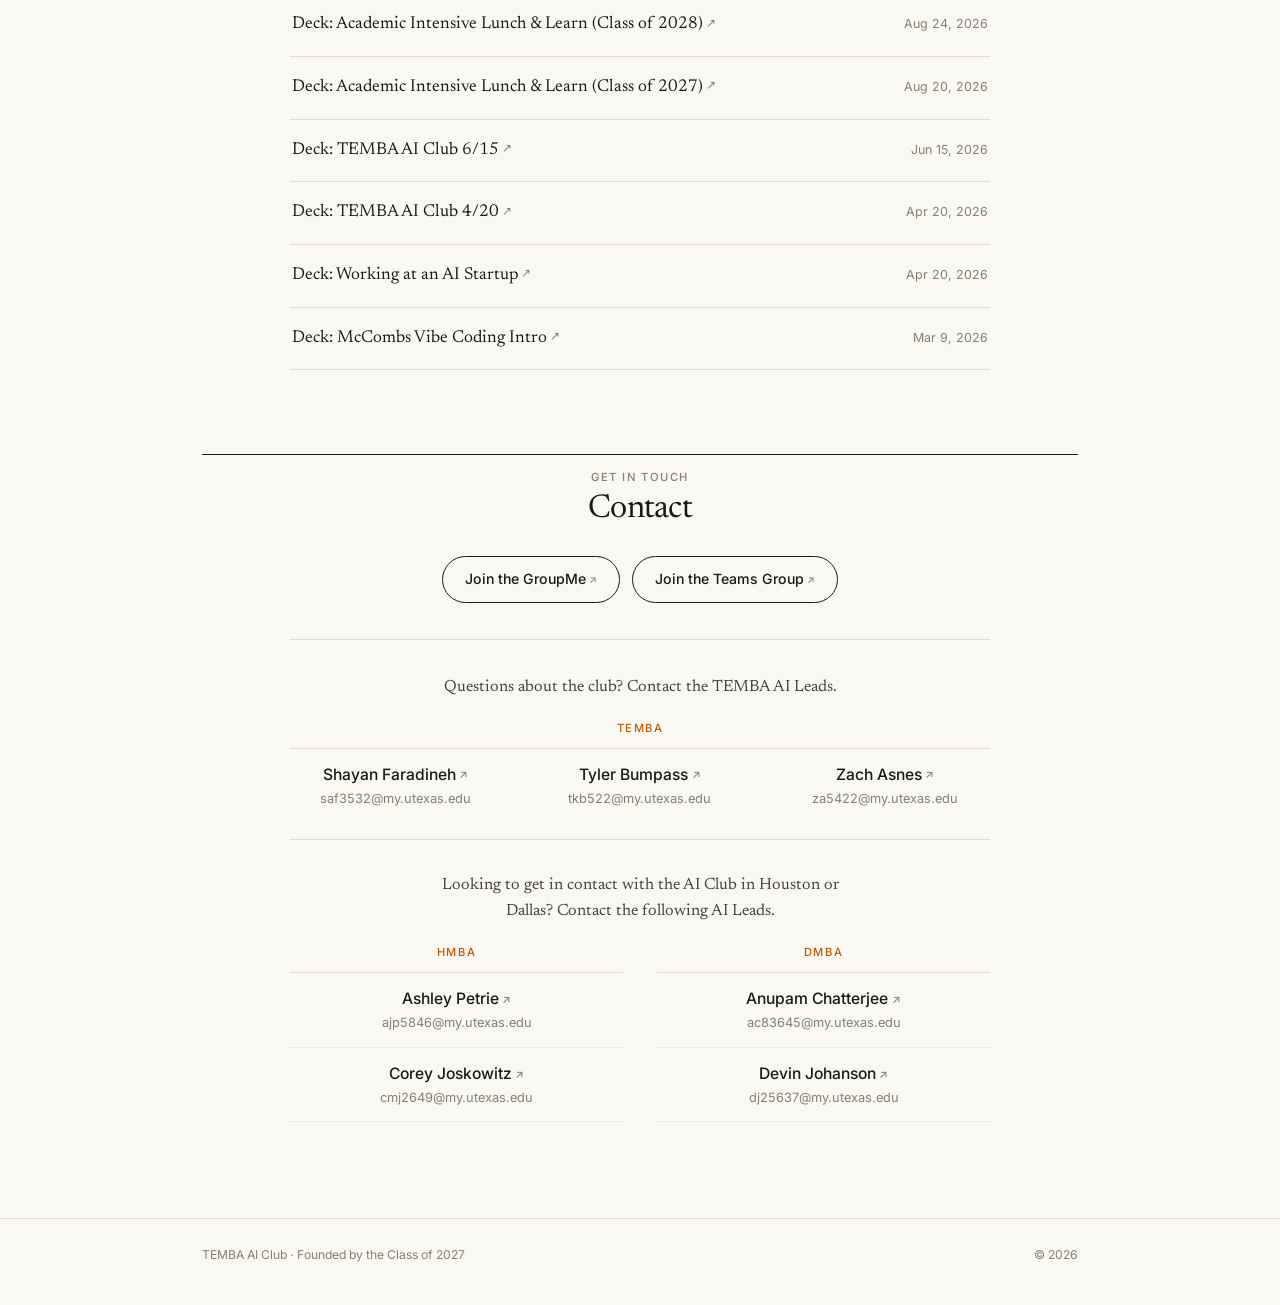
==== commit 74b81c7b: "Add Trainings page: free AI courses by role and industry New standalone trainings.html (+ trainings." ====
--- a/index.html
+++ b/index.html
@@ -30,6 +30,7 @@
         <a href="#schedule">Schedule</a>
         <a href="#news">News</a>
         <a href="#resources">Resources</a>
+        <a href="trainings.html">Trainings</a>
         <a href="#contact">Contact</a>
       </nav>
     </div>
--- a/styles.css
+++ b/styles.css
@@ -650,6 +650,11 @@
 
 .nw-body li::marker { color: var(--rule); }
 
+.nw-body li > ul {
+  margin: 4px 0 7px 16px;
+  list-style-type: circle;
+}
+
 /* ---------- Resources ---------- */
 .resources {
   border-top: 1px solid var(--rule);
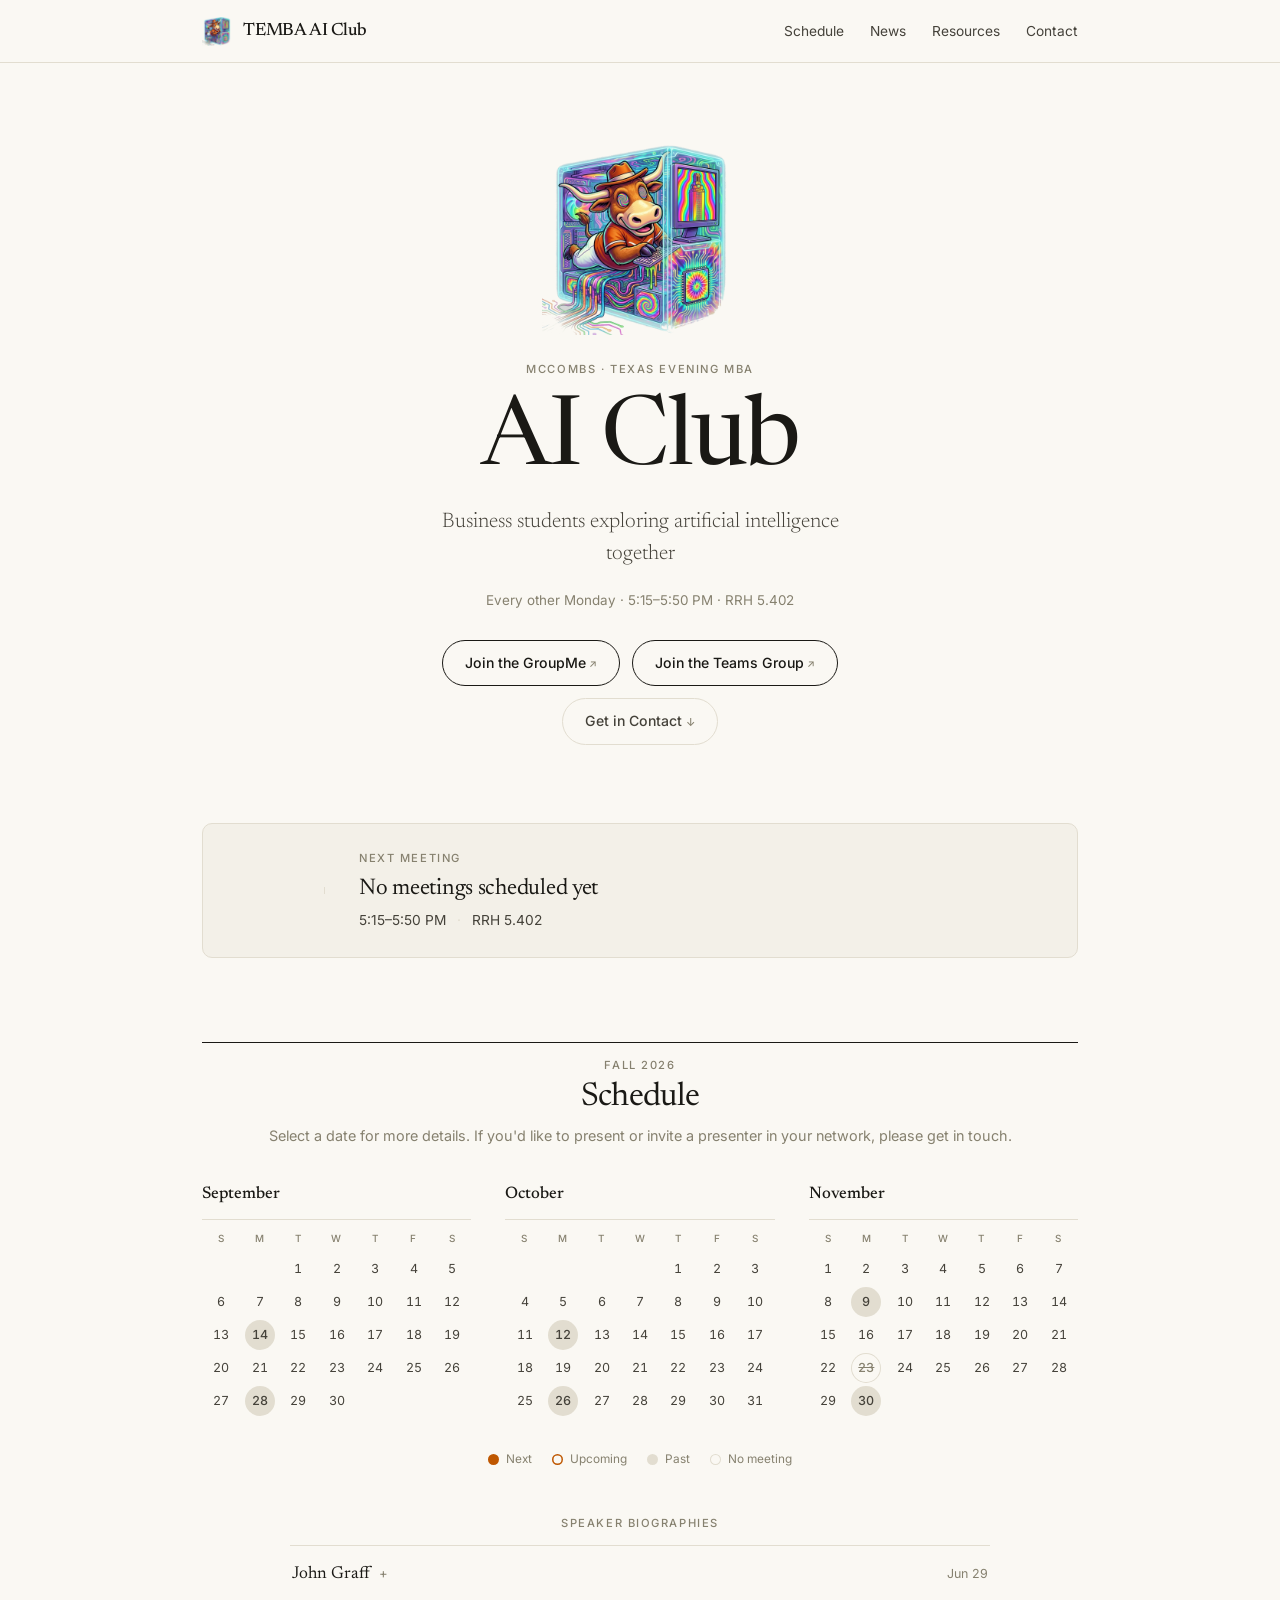
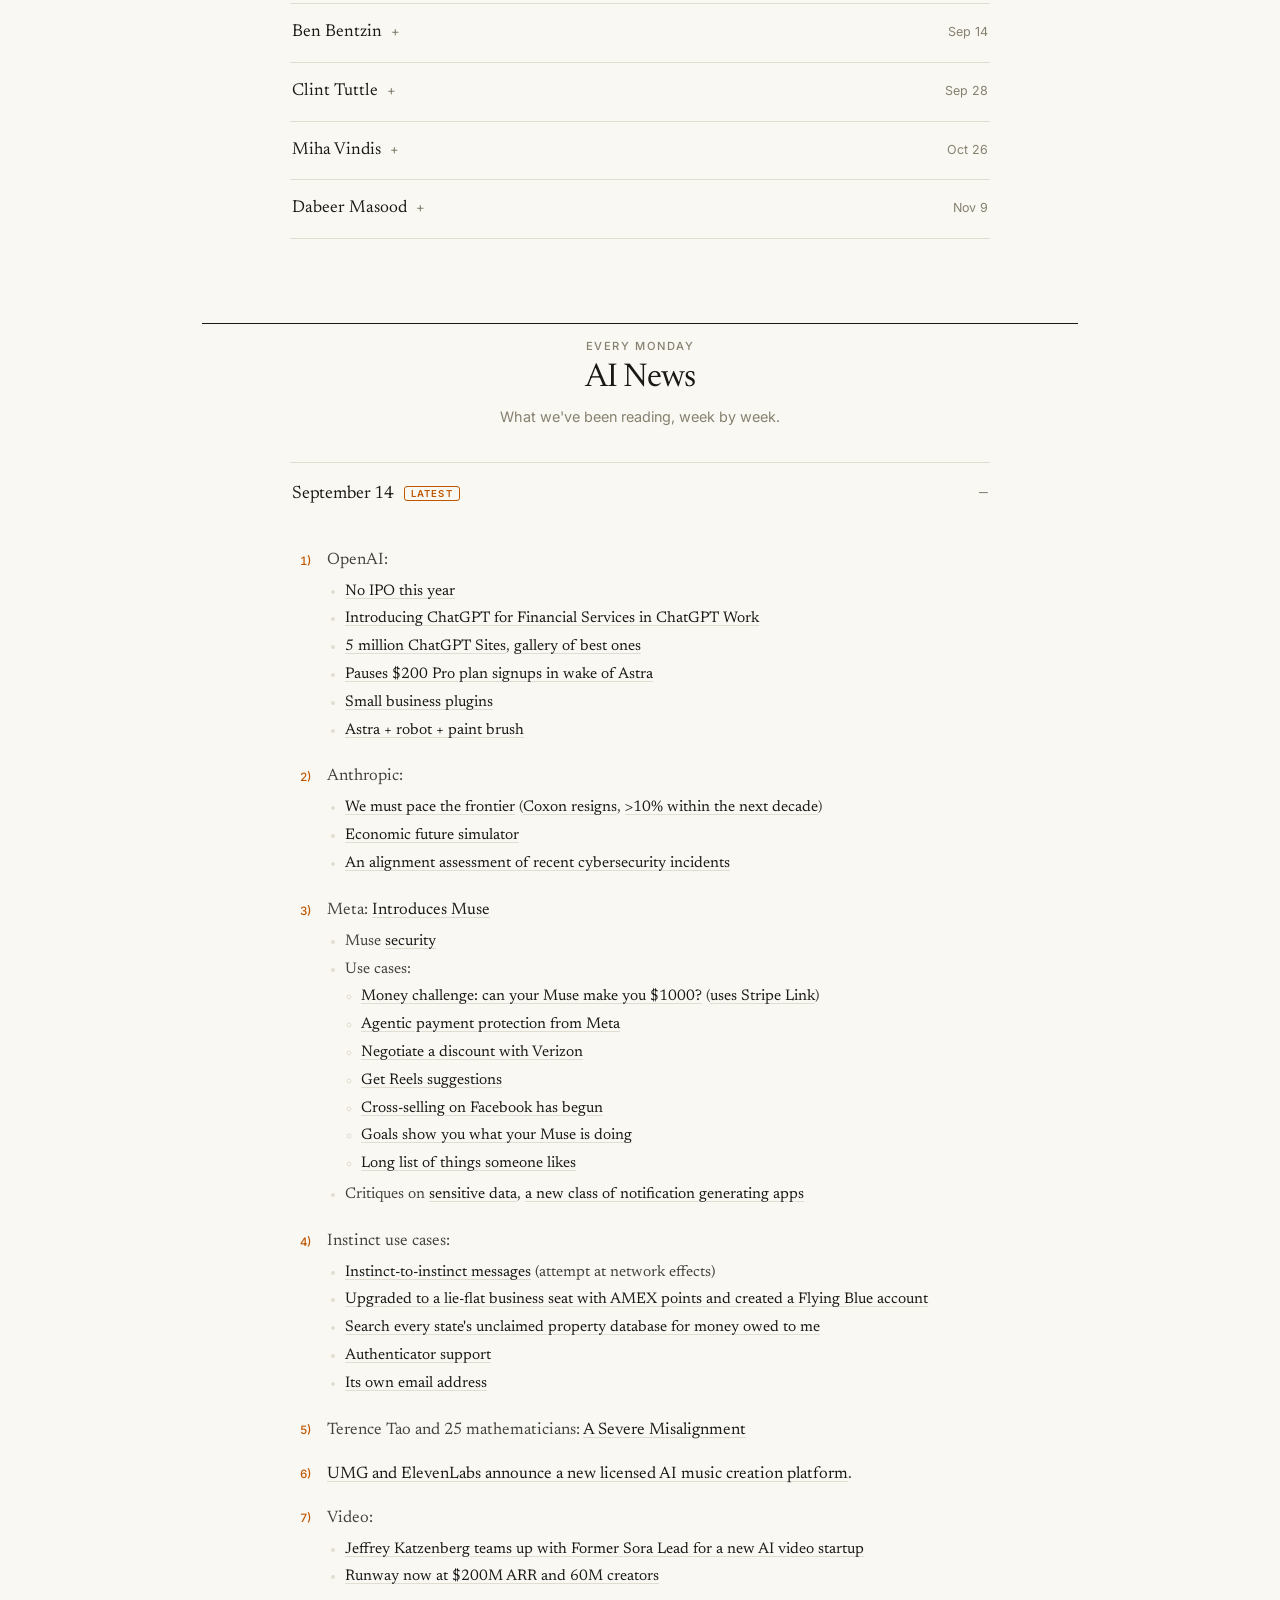
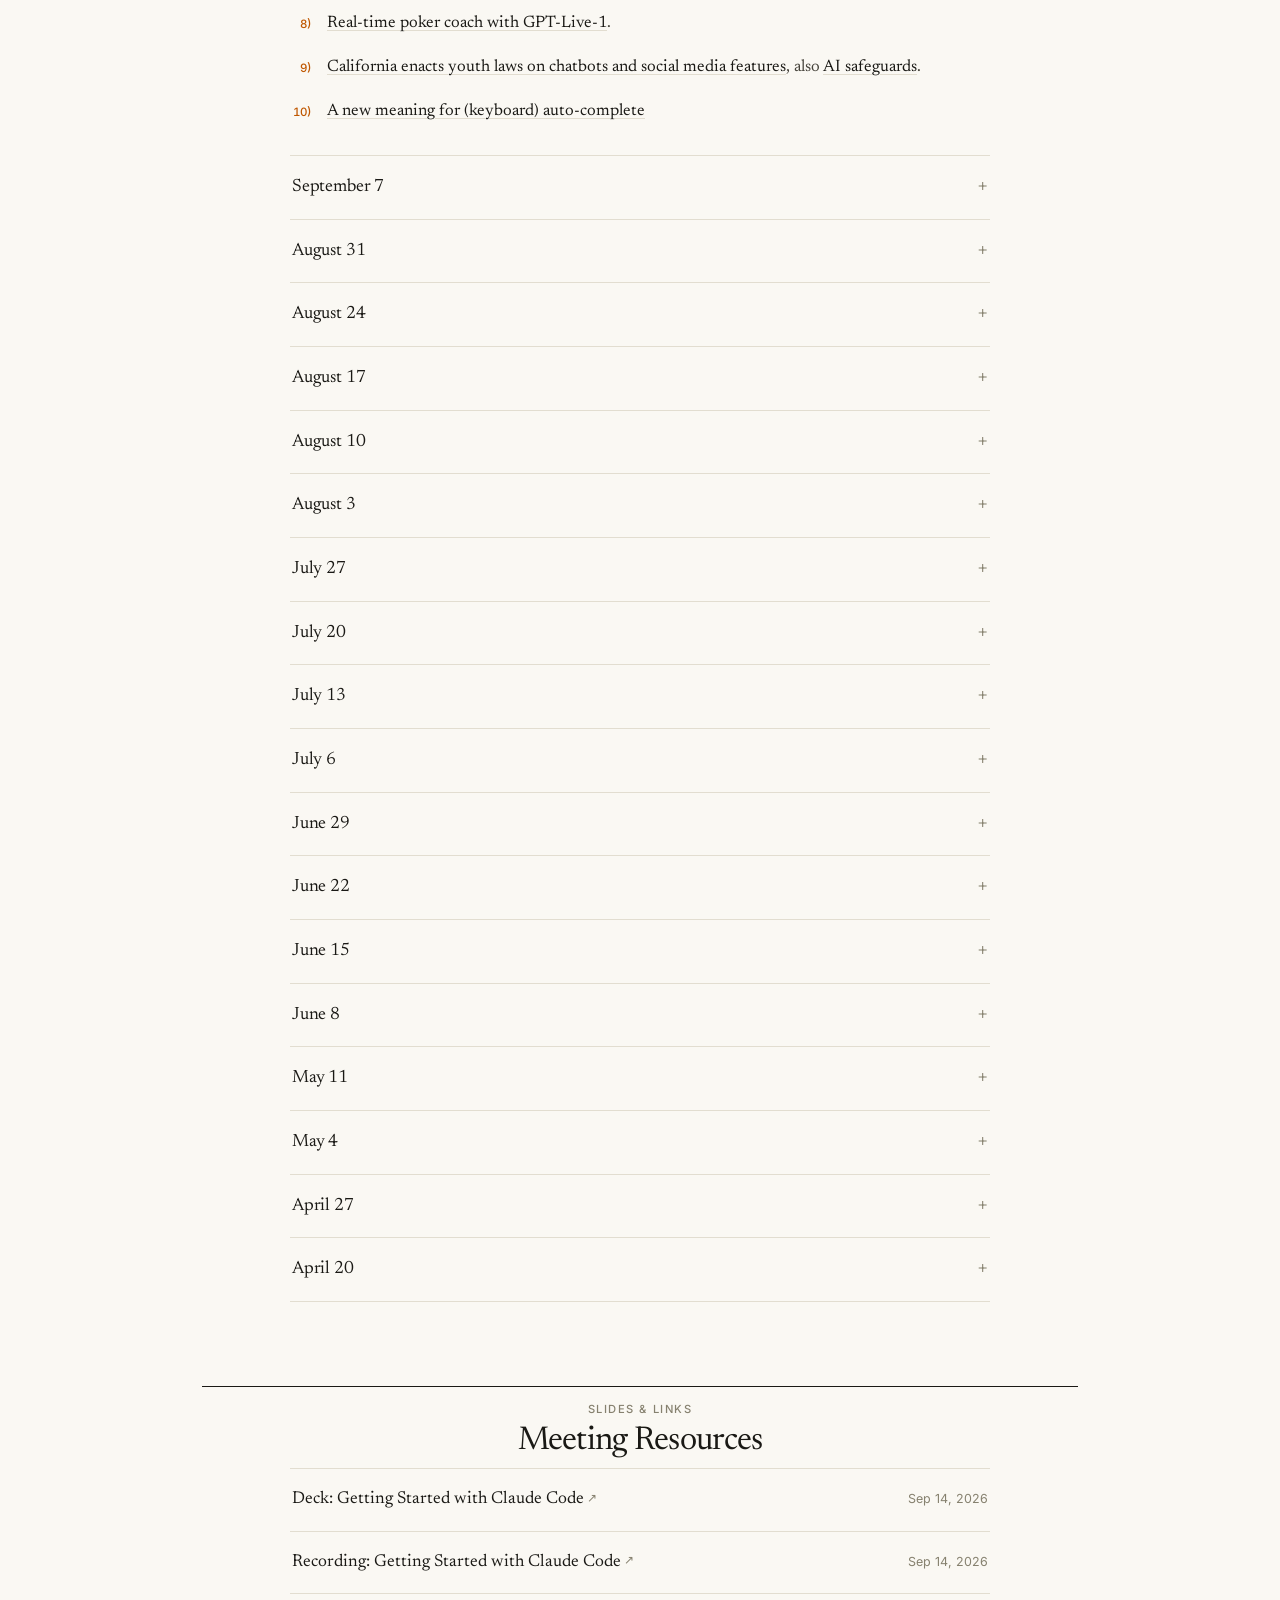
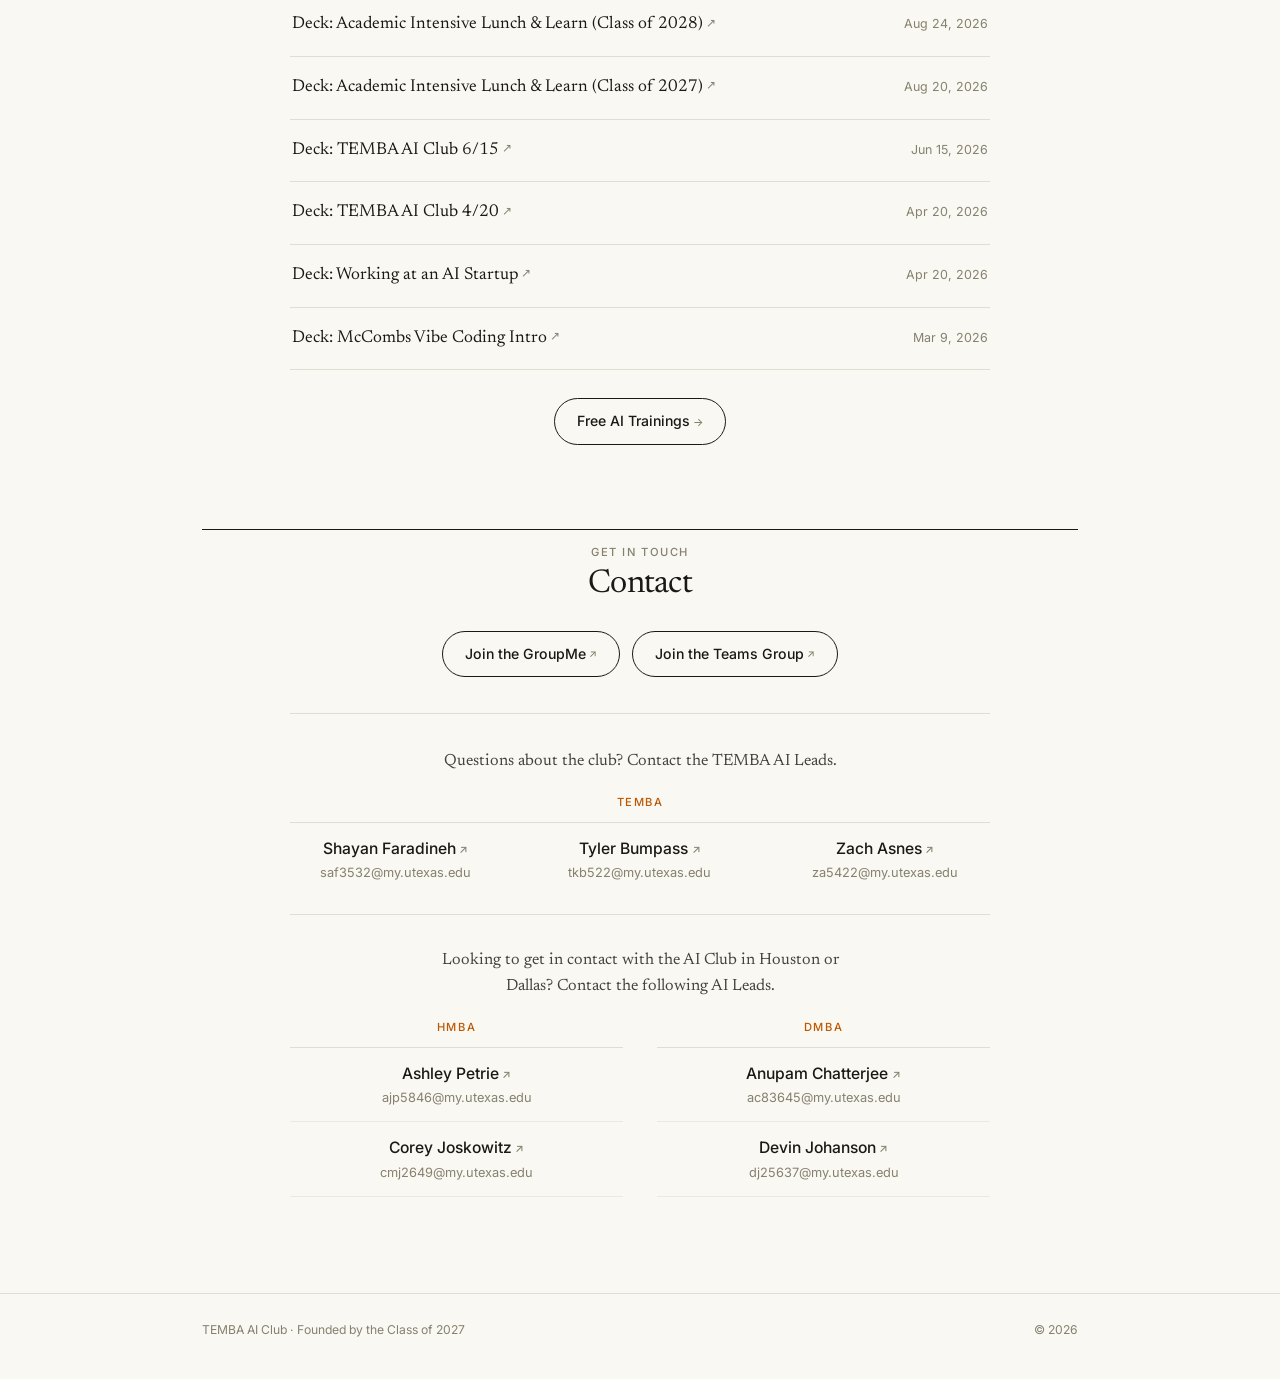
==== commit 4c110b2b: "Move Trainings entry point from nav to a button under Resources Per review: keep the home page nav u" ====
--- a/index.html
+++ b/index.html
@@ -30,7 +30,6 @@
         <a href="#schedule">Schedule</a>
         <a href="#news">News</a>
         <a href="#resources">Resources</a>
-        <a href="trainings.html">Trainings</a>
         <a href="#contact">Contact</a>
       </nav>
     </div>
@@ -120,6 +119,11 @@
         <h2>Meeting Resources</h2>
       </div>
       <div class="resources" id="resources-list"></div>
+      <div class="btn-row">
+        <a class="btn" href="trainings.html">
+          Free AI Trainings<span class="jump">→</span>
+        </a>
+      </div>
     </section>
 
     <!-- Contact -->
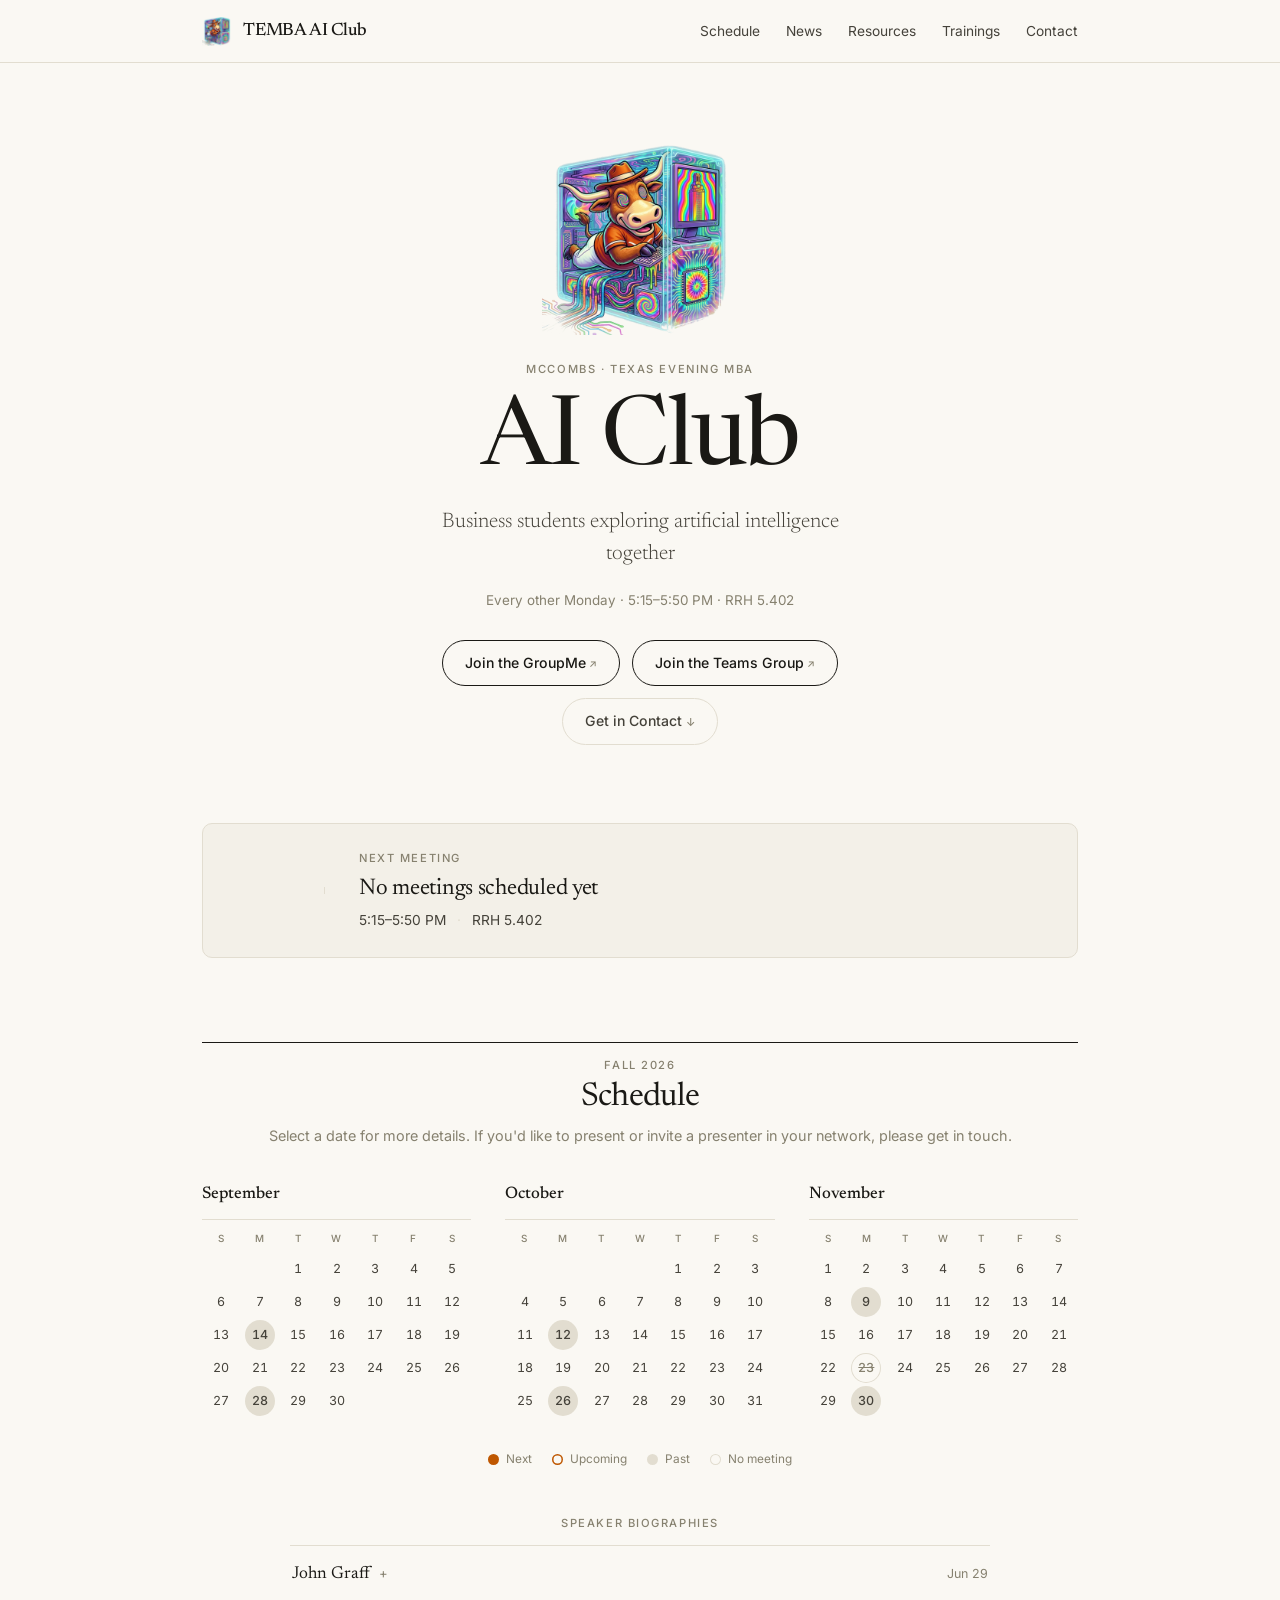
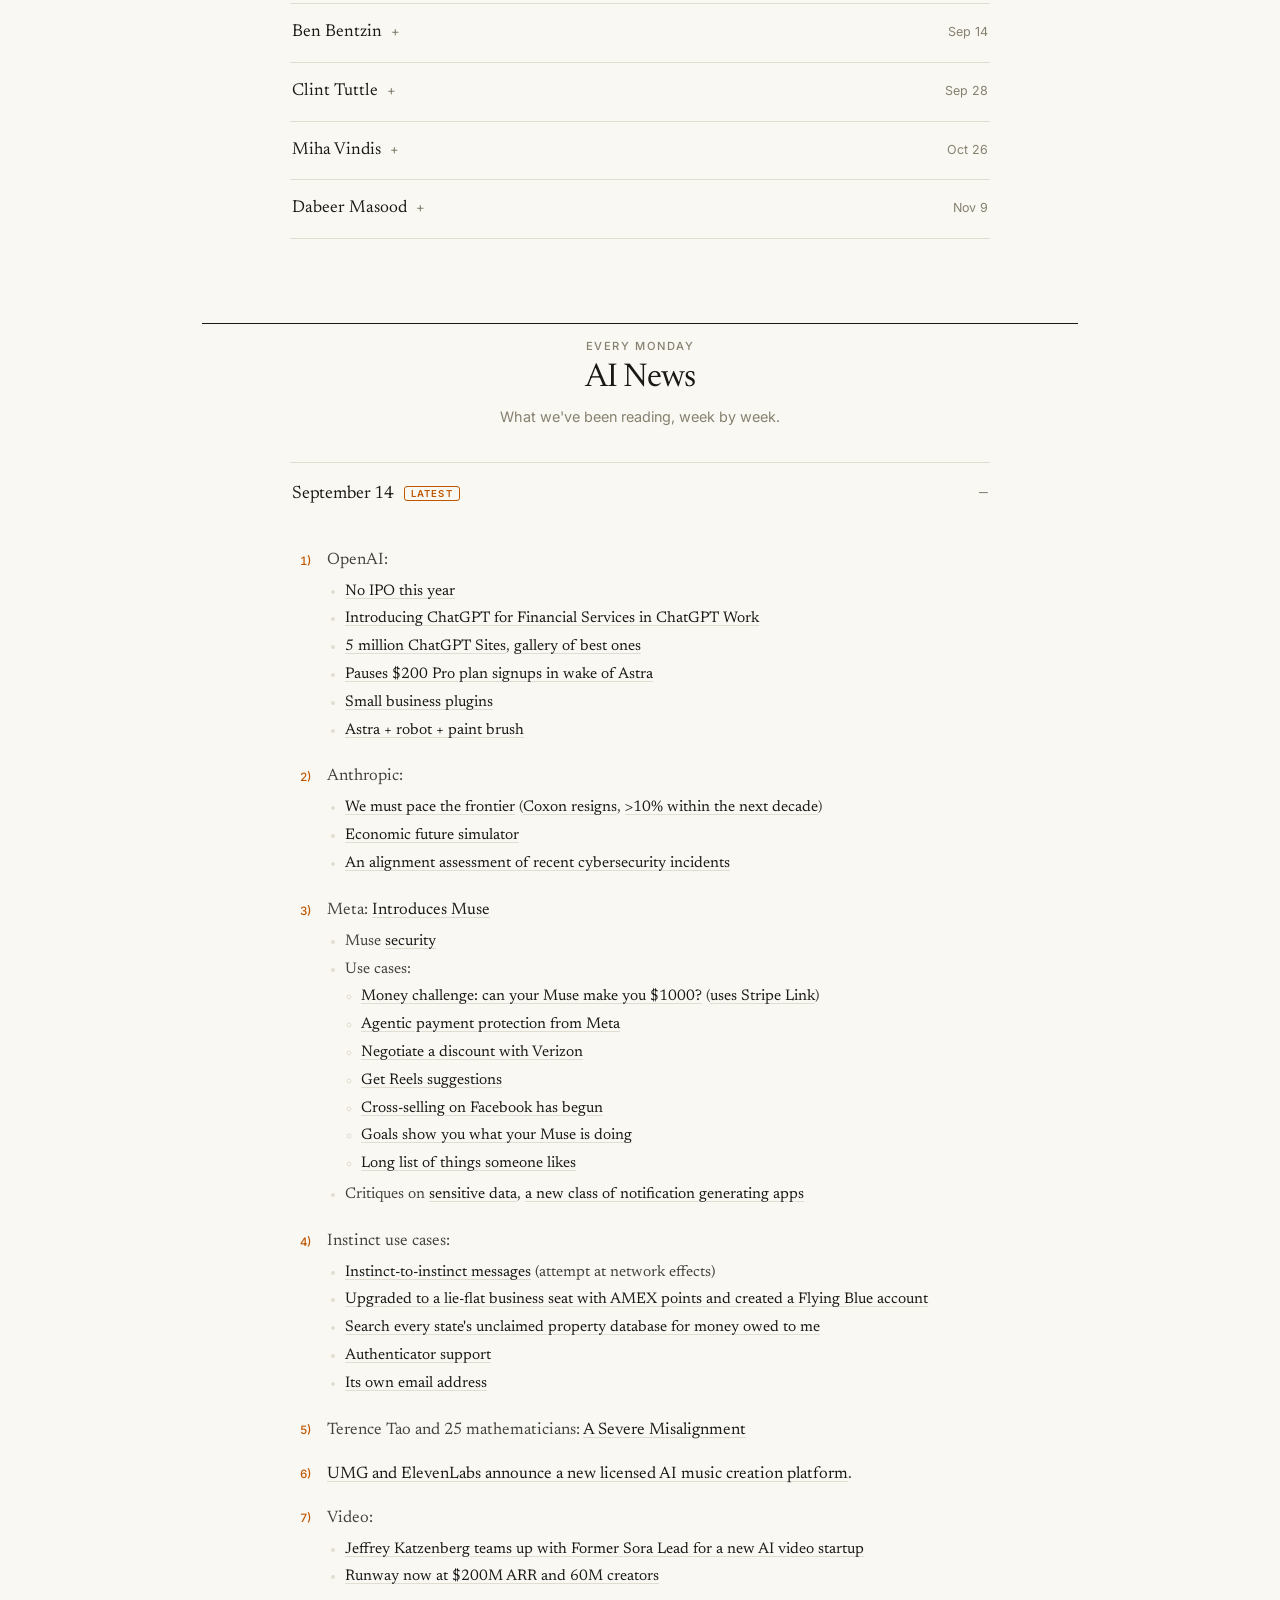
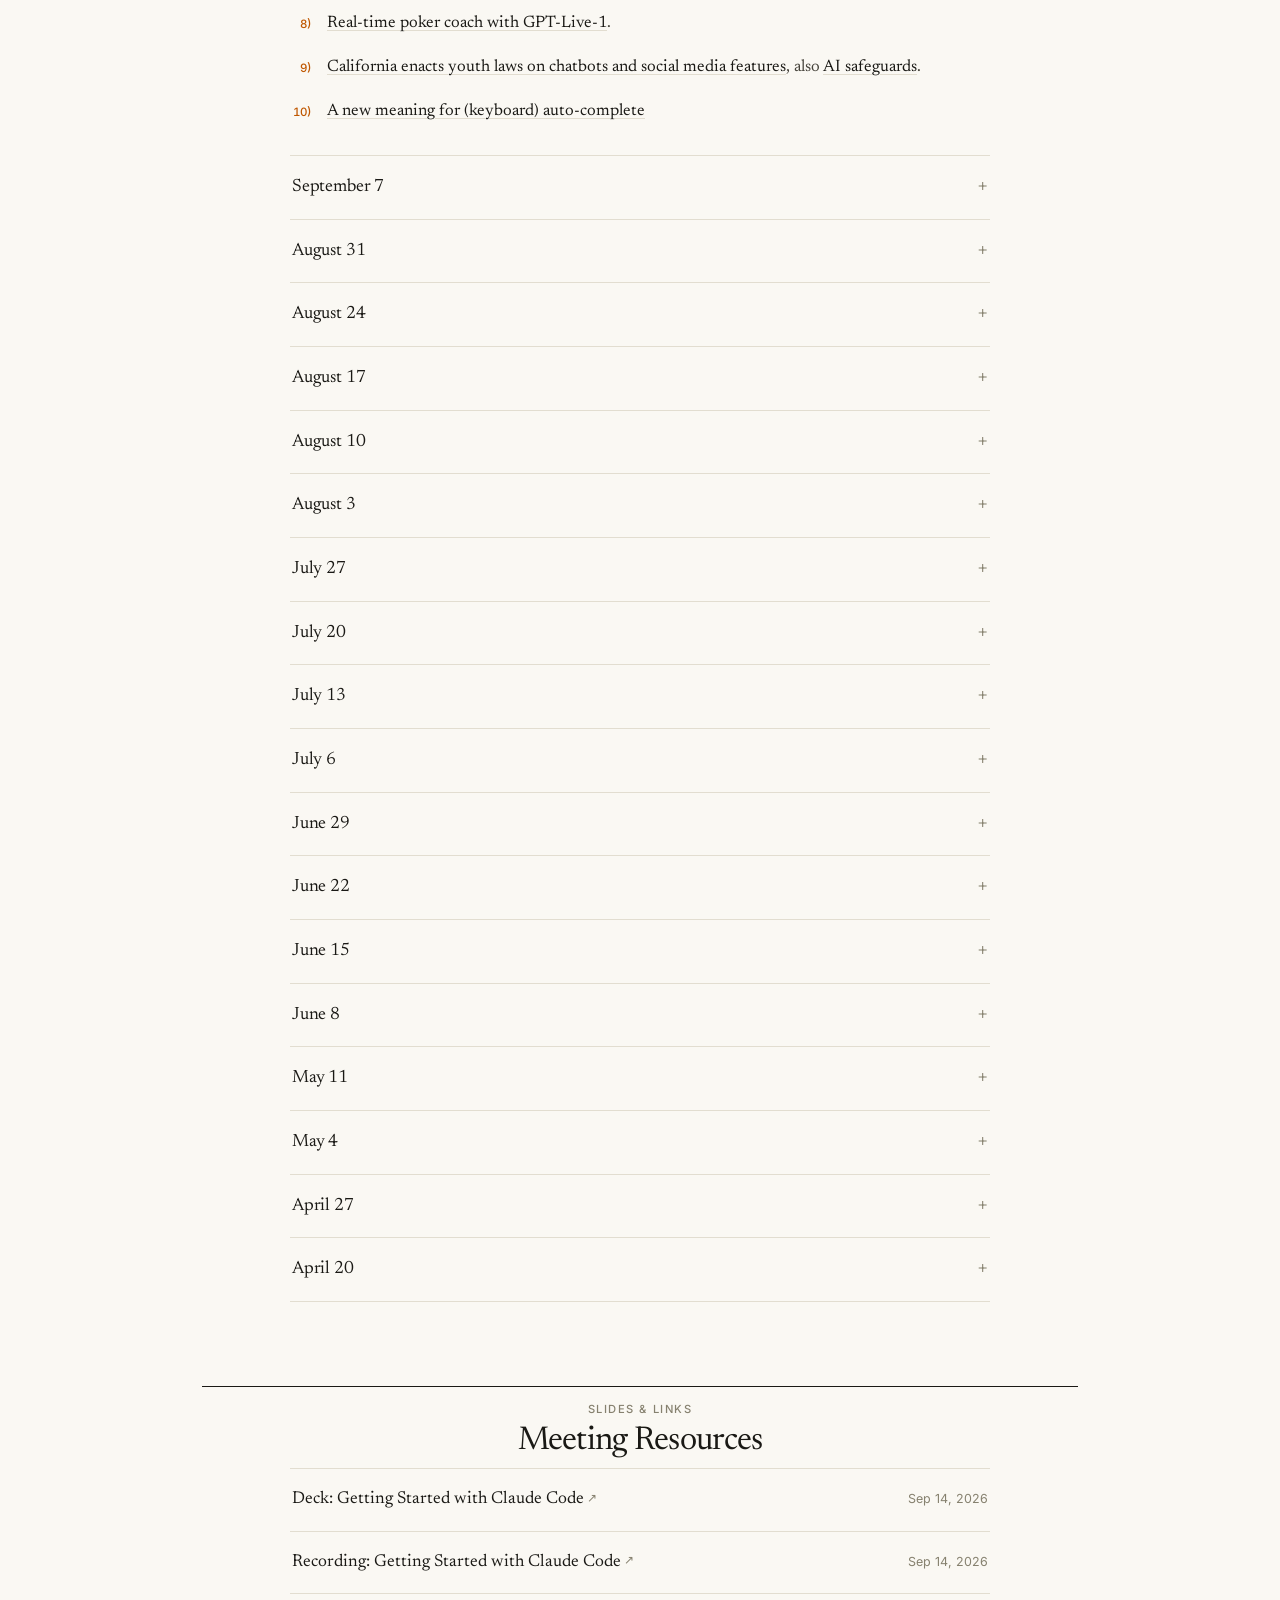
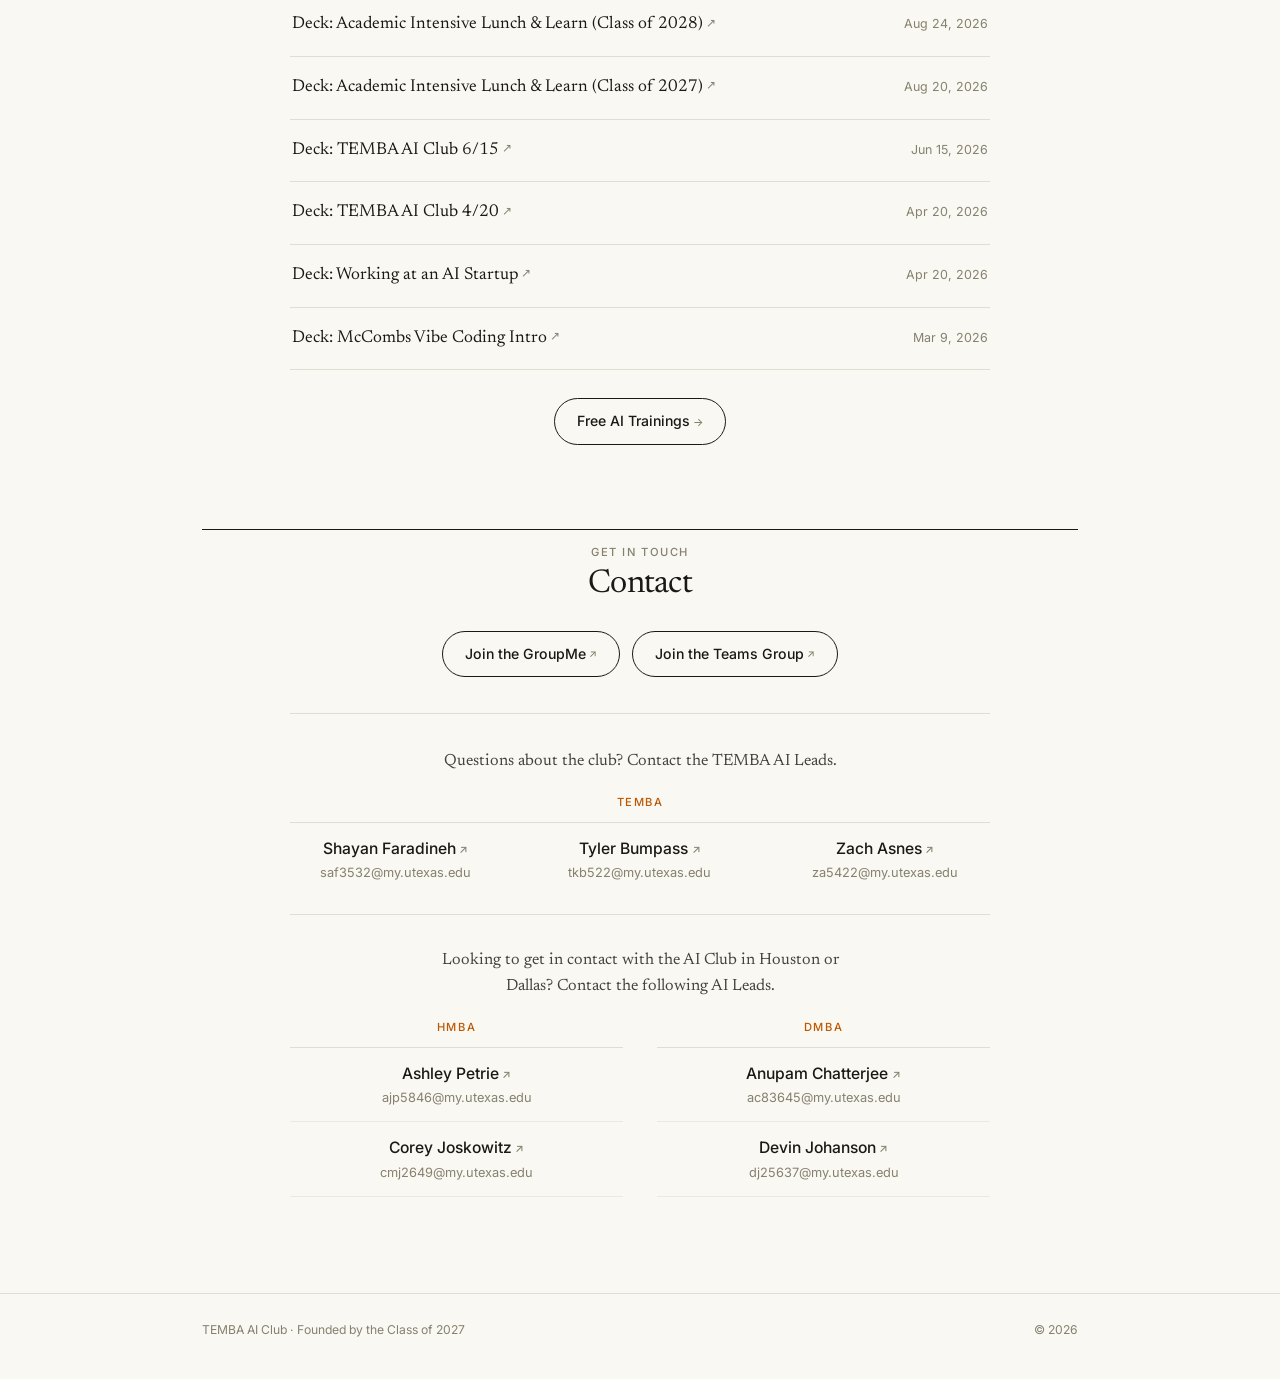
==== commit 26e1f068: "Put Trainings back in the nav Keeps the button under Resources as a second entry point, and restores" ====
--- a/index.html
+++ b/index.html
@@ -30,6 +30,7 @@
         <a href="#schedule">Schedule</a>
         <a href="#news">News</a>
         <a href="#resources">Resources</a>
+        <a href="trainings.html">Trainings</a>
         <a href="#contact">Contact</a>
       </nav>
     </div>
--- a/styles.css
+++ b/styles.css
@@ -851,3 +851,11 @@
   .nav .ext { display: none; }
   .wordmark span { display: none; }
 }
+
+/* Five nav links don't fit a phone at the 680px sizing, so tighten once more
+   rather than let the last one sit clipped in the scroller. */
+@media (max-width: 430px) {
+  .masthead-inner { gap: 10px; }
+  .nav { gap: 9px; }
+  .nav a { font-size: 0.74rem; }
+}
